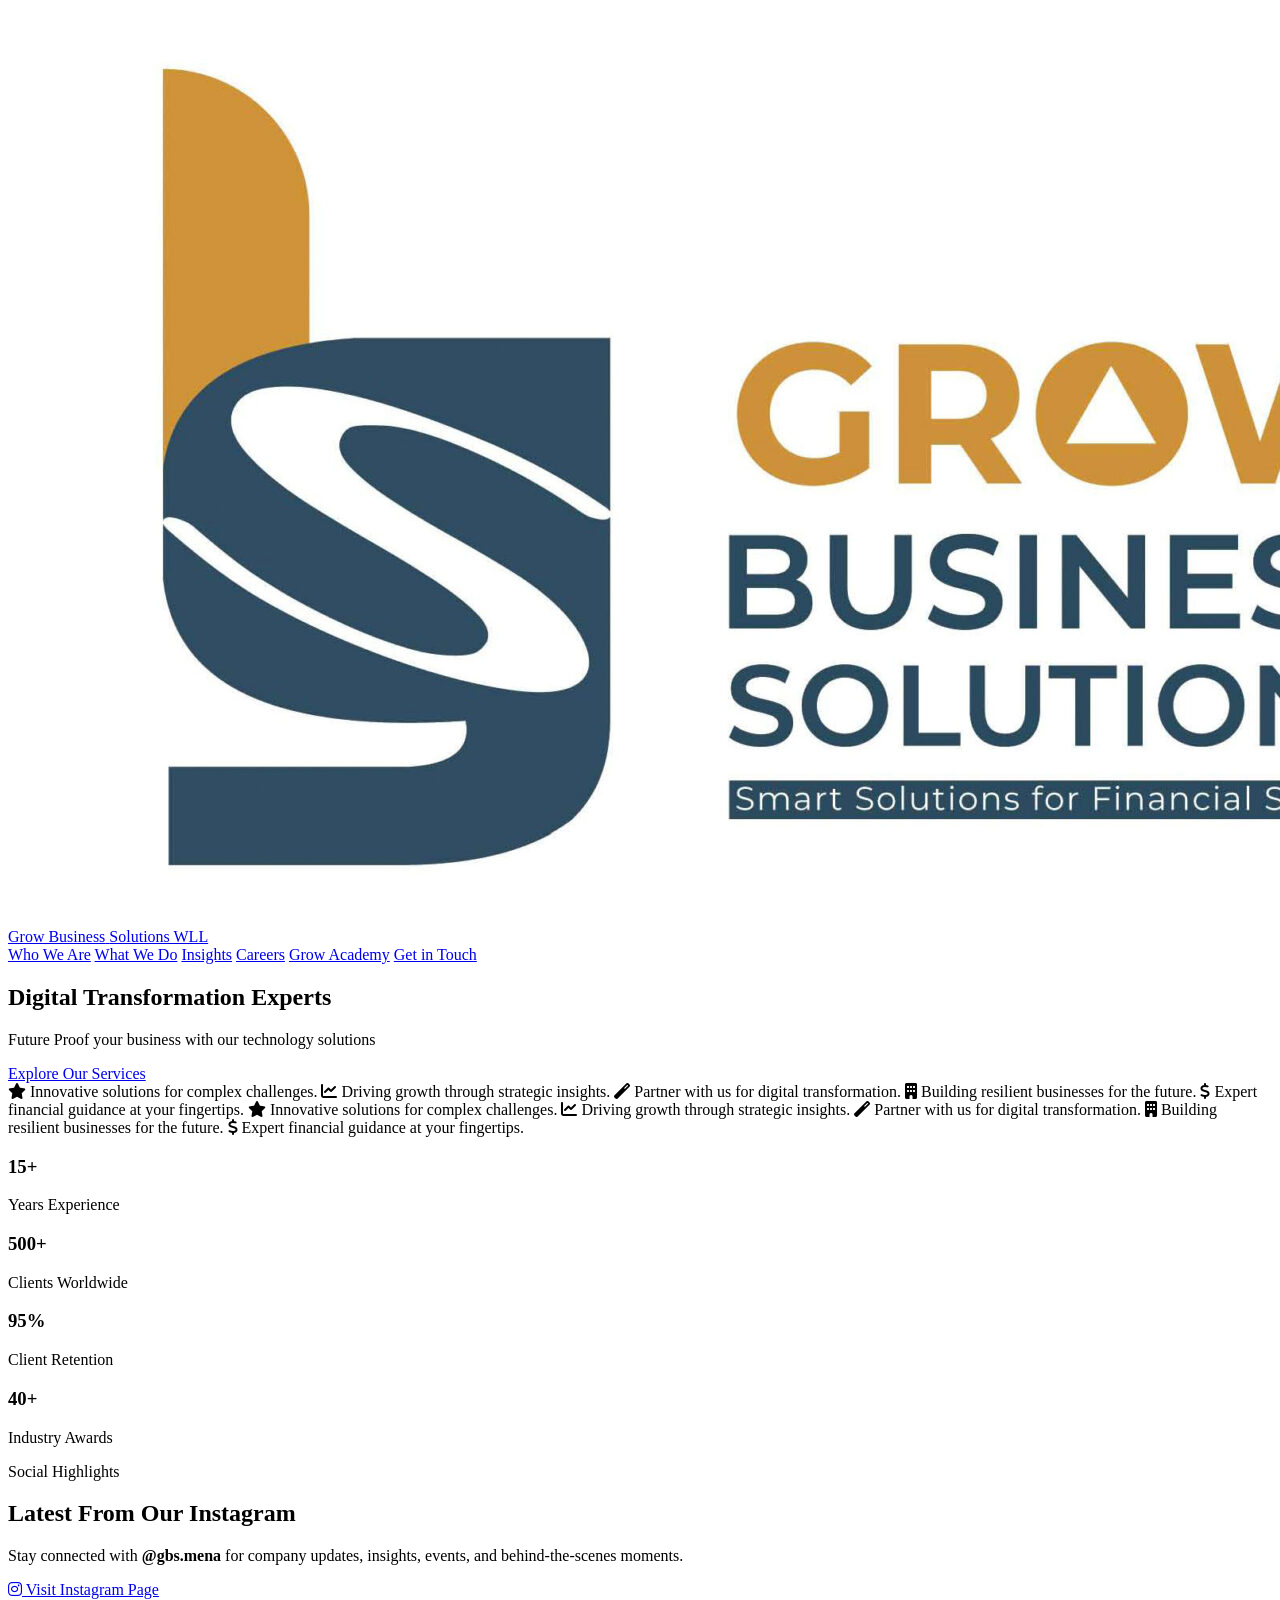
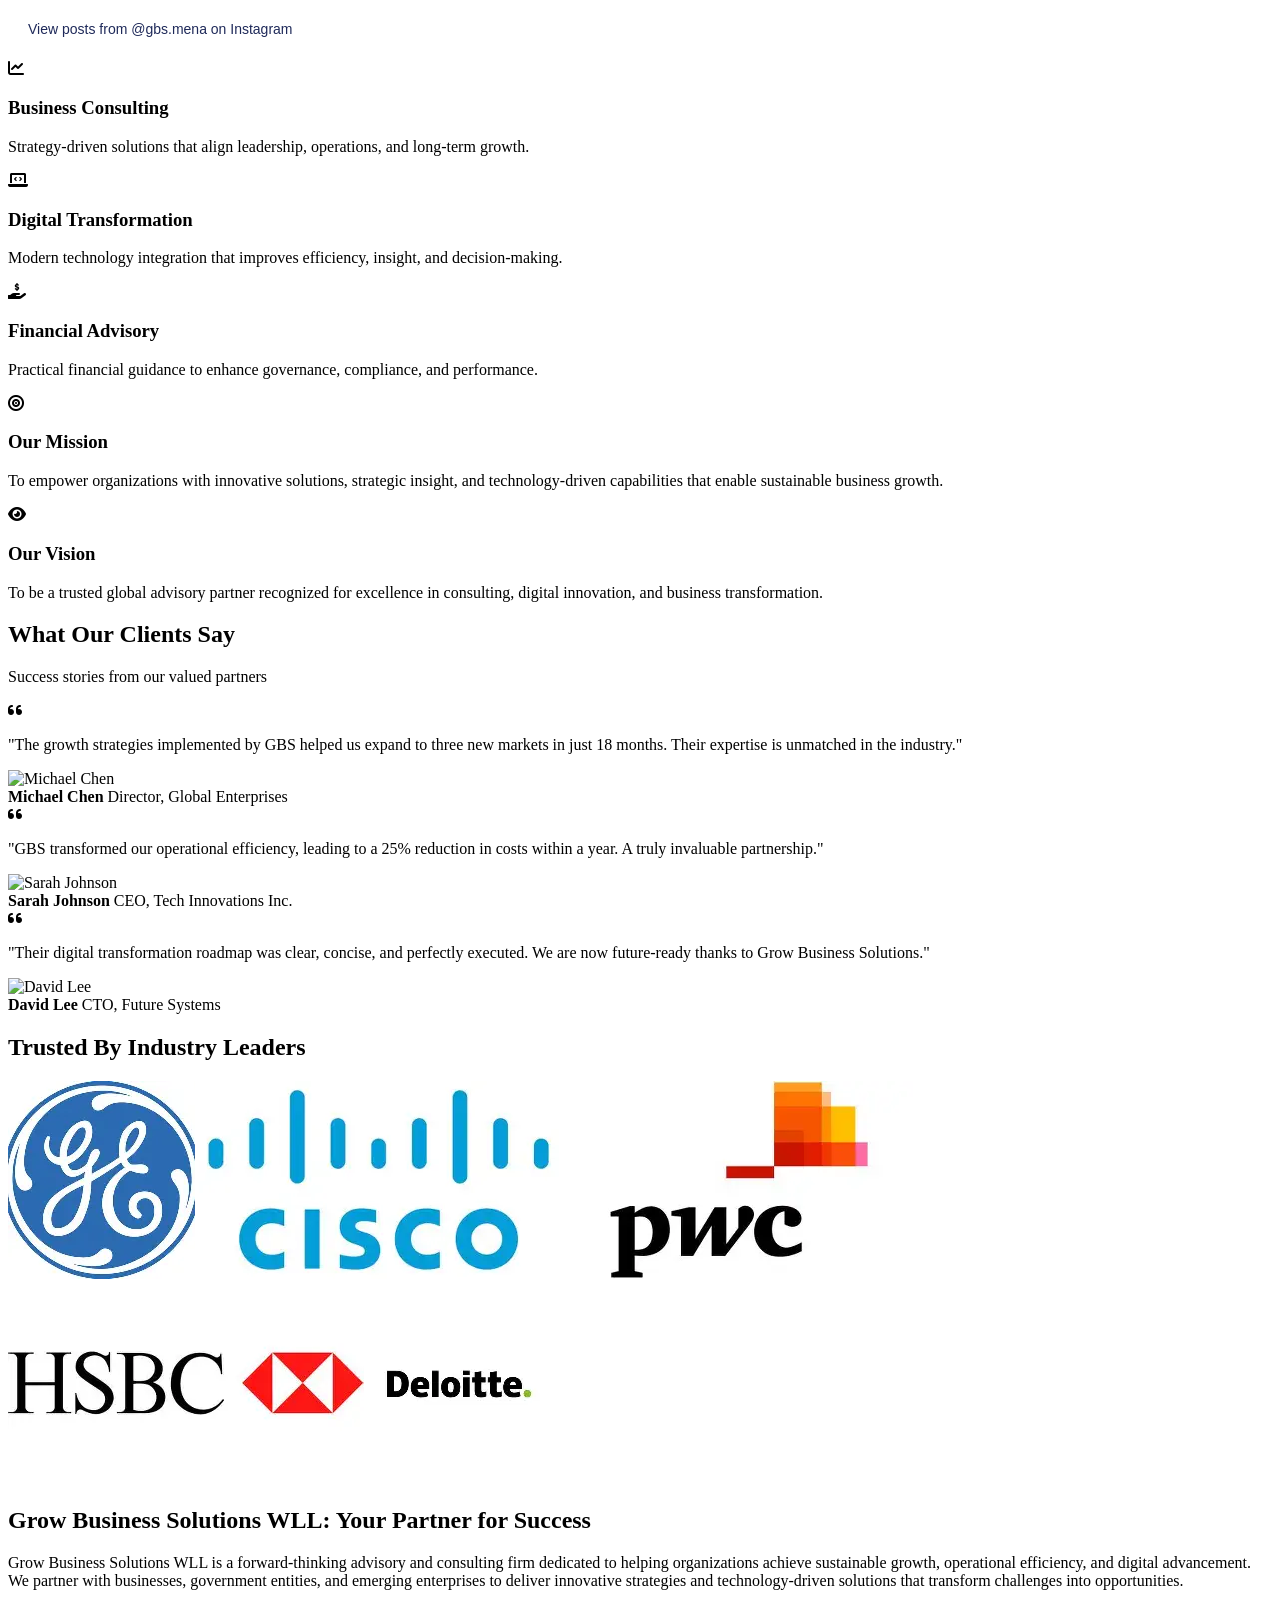
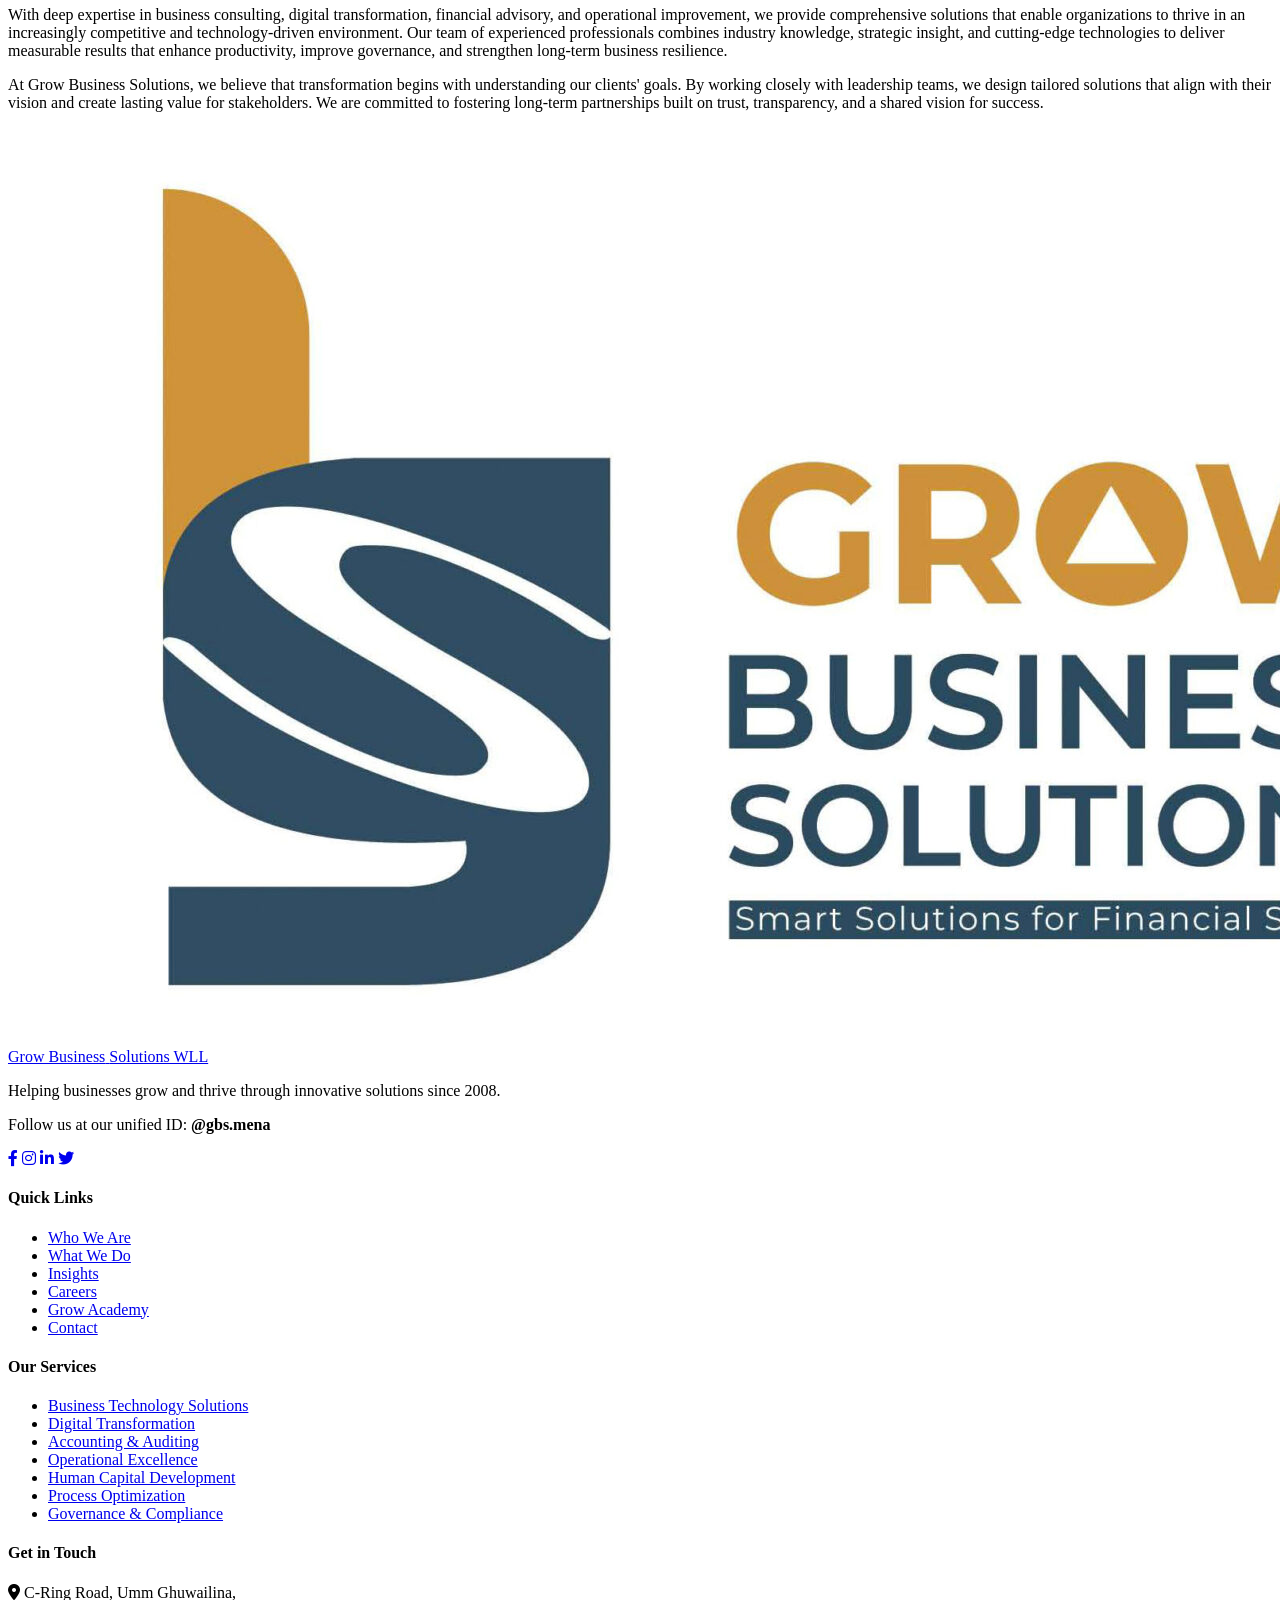
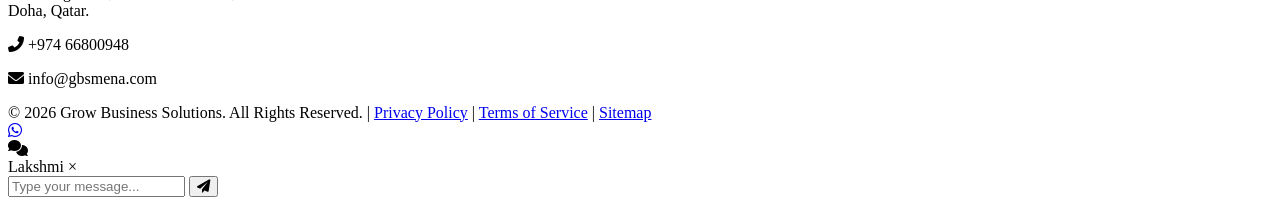
==== index.html @ 7c24e945 "Add files via upload" ====
<!DOCTYPE html>
<html>
<head>
    <meta charset="UTF-8">
    <meta name="viewport" content="width=device-width, initial-scale=1.0">
    <title>Grow Business Solutions</title>
    <link rel="stylesheet" href="css/style.css">
    <!-- Font Awesome for icons -->
    <link rel="stylesheet" href="https://cdnjs.cloudflare.com/ajax/libs/font-awesome/6.0.0-beta3/css/all.min.css">
</head>

<body class="home bg-slideshow page-home">

<div class="page-bg">
    <div class="page-card">
        <header class="site-header">
            <a href="index.html" class="logo">
                <img loading="lazy" decoding="async" src="gbs-logo.jpg" alt="Grow Business Solutions Logo">
                <div class="logo-text">
                    <span>Grow Business</span>
                    <span>Solutions WLL</span>
                </div>
            </a>
            <nav class="nav-links">
                <!-- <a class="is-active" href="index.html">Home</a> -->
                <a href="who-we-are.html">Who We Are</a>
                <a href="what-we-do.html">What We Do</a>
                <a href="insights.html">Insights</a>
                <a href="careers.html">Careers</a>
                <a href="academy.html">Grow Academy</a>
                <a class="nav-button" href="contact.html">Get in Touch</a>
            </nav>
            <div class="hamburger">
                <div></div>
                <div></div>
                <div></div>
            </div>
        </header>

        <section class="hero">
            <div class="hero-3d" aria-hidden="true"></div>
            <div class="hero-overlay animate-on-scroll">
                <h1 class="letter-hover" aria-label="Digital Transformation Experts">
                    <span>D</span><span>i</span><span>g</span><span>i</span><span>t</span><span>a</span><span>l</span>
                    <span>T</span><span>r</span><span>a</span><span>n</span><span>s</span><span>f</span><span>o</span><span>r</span><span>m</span><span>a</span><span>t</span><span>i</span><span>o</span><span>n</span>                    
                    <span>E</span><span>x</span><span>p</span><span>e</span><span>r</span><span>t</span><span>s</span>
                </h1>
                <p>Future Proof your business with our technology solutions</p>
                <a class="btn-primary" href="what-we-do.html">Explore Our Services</a>
            </div>
        </section>

        <section class="marquee-section">
            <div class="marquee-content">
                <span><i class="fas fa-star" style="color: var(--gold-yellow);"></i> Innovative solutions for complex challenges.</span>
                <span><i class="fas fa-chart-line" style="color: var(--gold-yellow);"></i> Driving growth through strategic insights.</span>
                <span><i class="fas fa-magic" style="color: var(--gold-yellow);"></i> Partner with us for digital transformation.</span>
                <span><i class="fas fa-building" style="color: var(--gold-yellow);"></i> Building resilient businesses for the future.</span>
                <span><i class="fas fa-dollar-sign" style="color: var(--gold-yellow);"></i> Expert financial guidance at your fingertips.</span>
                <span><i class="fas fa-star" style="color: var(--gold-yellow);"></i> Innovative solutions for complex challenges.</span>
                <span><i class="fas fa-chart-line" style="color: var(--gold-yellow);"></i> Driving growth through strategic insights.</span>
                <span><i class="fas fa-magic" style="color: var(--gold-yellow);"></i> Partner with us for digital transformation.</span>
                <span><i class="fas fa-building" style="color: var(--gold-yellow);"></i> Building resilient businesses for the future.</span>
                <span><i class="fas fa-dollar-sign" style="color: var(--gold-yellow);"></i> Expert financial guidance at your fingertips.</span>
            </div>
        </section>

        <section class="key-metrics animate-on-scroll">
            <div class="container">
                <div class="key-metrics-grid">
                    <div class="metric-item">
                        <h3>15+</h3>
                        <p>Years Experience</p>
                    </div>
                    <div class="metric-item">
                        <h3>500+</h3>
                        <p>Clients Worldwide</p>
                    </div>
                    <div class="metric-item">
                        <h3>95%</h3>
                        <p>Client Retention</p>
                    </div>
                    <div class="metric-item">
                        <h3>40+</h3>
                        <p>Industry Awards</p>
                    </div>
                </div>
            </div>
        </section>

        <section class="instagram-showcase animate-on-scroll" aria-labelledby="instagram-showcase-title">
            <div class="instagram-showcase-shell">
                <div class="instagram-showcase-copy">
                    <p class="instagram-eyebrow">Social Highlights</p>
                    <h2 id="instagram-showcase-title">Latest From Our Instagram</h2>
                    <p>Stay connected with <strong>@gbs.mena</strong> for company updates, insights, events, and behind-the-scenes moments.</p>
                    <a class="instagram-profile-link" href="https://www.instagram.com/gbs.mena?igsh=MTk2cWlwMWM4MDVrMA==" target="_blank" rel="noopener noreferrer">
                        <i class="fab fa-instagram" aria-hidden="true"></i>
                        Visit Instagram Page
                    </a>
                </div>
                <div class="instagram-embed-card">
                    <blockquote class="instagram-media" data-instgrm-permalink="https://www.instagram.com/gbs.mena/?utm_source=ig_embed&amp;utm_campaign=loading" data-instgrm-version="14" style="background:#FFF; border:0; border-radius:18px; box-shadow:none; margin:0; max-width:100%; min-width:280px; width:100%;">
                        <div style="padding:20px;">
                            <a href="https://www.instagram.com/gbs.mena/?utm_source=ig_embed&amp;utm_campaign=loading" target="_blank" rel="noopener noreferrer" style="color:#1f2a5a; font-family:Arial, sans-serif; font-size:14px; line-height:1.5; text-decoration:none;">
                                View posts from @gbs.mena on Instagram
                            </a>
                        </div>
                    </blockquote>
                </div>
            </div>
        </section>

        <section class="service-strip">
            <div class="service-item animate-on-scroll">
                <div class="hover-image"></div>
                <div class="hover-content">
                    <div class="service-icon"><i class="fas fa-chart-line"></i></div>
                    <h3>Business Consulting</h3>
                    <p>Strategy-driven solutions that align leadership, operations, and long-term growth.</p>
                </div>
            </div>
            <div class="service-item animate-on-scroll">
                <div class="hover-image"></div>
                <div class="hover-content">
                    <div class="service-icon"><i class="fas fa-laptop-code"></i></div>
                    <h3>Digital Transformation</h3>
                    <p>Modern technology integration that improves efficiency, insight, and decision-making.</p>
                </div>
            </div>
            <div class="service-item animate-on-scroll">
                <div class="hover-image"></div>
                <div class="hover-content">
                    <div class="service-icon"><i class="fas fa-hand-holding-usd"></i></div>
                    <h3>Financial Advisory</h3>
                    <p>Practical financial guidance to enhance governance, compliance, and performance.</p>
                </div>
            </div>
        </section>

        <section class="mission-vision">
            <div class="mv-card animate-on-scroll">
                <div class="mv-icon" aria-hidden="true">
                    <i class="fas fa-bullseye"></i>
                </div>
                <h3>Our Mission</h3>
                <p>To empower organizations with innovative solutions, strategic insight, and technology-driven capabilities that enable sustainable business growth.</p>
            </div>
            <div class="mv-card animate-on-scroll">
                <div class="mv-icon" aria-hidden="true">
                    <i class="fas fa-eye"></i>
                </div>
                <h3>Our Vision</h3>
                <p>To be a trusted global advisory partner recognized for excellence in consulting, digital innovation, and business transformation.</p>
            </div>
        </section>

        <section class="testimonials-section">
            <h2 class="animate-on-scroll letter-hover">What Our Clients Say</h2>
            <p class="subtitle animate-on-scroll">Success stories from our valued partners</p>
            <div class="testimonial-slider-container animate-on-scroll">
                <div class="testimonial-slides">
                    <div class="testimonial-card">
                        <div class="quote-icon"><i class="fas fa-quote-left"></i></div>
                        <p class="quote-text">"The growth strategies implemented by GBS helped us expand to three new markets in just 18 months. Their expertise is unmatched in the industry."</p>
                        <div class="testimonial-author">
                            <img loading="lazy" decoding="async" src="https://randomuser.me/api/portraits/men/32.jpg" alt="Michael Chen">
                            <div class="author-info">
                                <strong>Michael Chen</strong>
                                <span>Director, Global Enterprises</span>
                            </div>
                        </div>
                    </div>
                    <div class="testimonial-card">
                        <div class="quote-icon"><i class="fas fa-quote-left"></i></div>
                        <p class="quote-text">"GBS transformed our operational efficiency, leading to a 25% reduction in costs within a year. A truly invaluable partnership."</p>
                        <div class="testimonial-author">
                            <img loading="lazy" decoding="async" src="https://randomuser.me/api/portraits/women/44.jpg" alt="Sarah Johnson">
                            <div class="author-info">
                                <strong>Sarah Johnson</strong>
                                <span>CEO, Tech Innovations Inc.</span>
                            </div>
                        </div>
                    </div>
                    <div class="testimonial-card">
                        <div class="quote-icon"><i class="fas fa-quote-left"></i></div>
                        <p class="quote-text">"Their digital transformation roadmap was clear, concise, and perfectly executed. We are now future-ready thanks to Grow Business Solutions."</p>
                        <div class="testimonial-author">
                            <img loading="lazy" decoding="async" src="https://randomuser.me/api/portraits/men/50.jpg" alt="David Lee">
                            <div class="author-info">
                                <strong>David Lee</strong>
                                <span>CTO, Future Systems</span>
                            </div>
                        </div>
                    </div>
                </div>
                <div class="slider-dots"></div>
            </div>
        </section>

        <section class="trusted-by-section">
            <h2 class="animate-on-scroll letter-hover">Trusted By Industry Leaders</h2>
            <div class="client-logos marquee-logos animate-on-scroll" aria-label="Client logos marquee">
                <img loading="lazy" decoding="async" src="ge.webp" alt="GE Logo">
                <img loading="lazy" decoding="async" src="cisco.webp" alt="Cisco Logo">
                <img loading="lazy" decoding="async" src="pwc.webp" alt="PwC Logo">
                <img loading="lazy" decoding="async" src="hsbc.webp" alt="HSBC Logo">
                <img loading="lazy" decoding="async" src="deloite.webp" alt="Deloitte Logo">
            </div>
        </section>

        <section class="home-content">
            <div class="container animate-on-scroll">
                <h2>Grow Business Solutions WLL: Your Partner for Success</h2>
                <p>
                    Grow Business Solutions WLL is a forward-thinking advisory and consulting firm dedicated to helping
                    organizations achieve sustainable growth, operational efficiency, and digital advancement. We partner with
                    businesses, government entities, and emerging enterprises to deliver innovative strategies and
                    technology-driven solutions that transform challenges into opportunities.
                </p>
                <p>
                    With deep expertise in business consulting, digital transformation, financial advisory, and operational
                    improvement, we provide comprehensive solutions that enable organizations to thrive in an increasingly
                    competitive and technology-driven environment. Our team of experienced professionals combines industry knowledge, strategic insight, and cutting-edge
                    technologies to deliver measurable results that enhance productivity, improve governance, and strengthen
                    long-term business resilience.
                </p>
                <p>
                    At Grow Business Solutions, we believe that transformation begins with understanding our clients' goals.
                    By working closely with leadership teams, we design tailored solutions that align with their vision and
                    create lasting value for stakeholders. We are committed to fostering long-term partnerships built on trust, transparency, and a shared vision for success.
                </p>
            </div>
        </section>

        <footer class="main-footer">
            <div class="footer-grid container">
                <div class="footer-column animate-on-scroll">
                    <a href="index.html" class="logo">
                        <img loading="lazy" decoding="async" src="gbs-logo.jpg" alt="Grow Business Solutions Logo">
                        <div class="logo-text">
                            <span>Grow Business</span>
                            <span>Solutions WLL</span>
                        </div>
                    </a>
                    <p>Helping businesses grow and thrive through innovative solutions since 2008.</p>
                    <p>Follow us at our unified ID: <strong>@gbs.mena</strong></p>
                    <div class="footer-social-links">
                        <a href="https://facebook.com/gbs.mena" target="_blank" aria-label="Facebook"><i class="fab fa-facebook-f"></i></a>
                        <a href="https://instagram.com/gbs.mena" target="_blank" aria-label="Instagram"><i class="fab fa-instagram"></i></a>
                        <a href="https://linkedin.com/company/gbs-mena" target="_blank" aria-label="LinkedIn"><i class="fab fa-linkedin-in"></i></a>
                        <a href="https://twitter.com/gbs_mena" target="_blank" aria-label="Twitter"><i class="fab fa-twitter"></i></a>
                    </div>
                </div>

                <div class="footer-column animate-on-scroll">
                    <h4>Quick Links</h4>
                    <ul>
                        
                        <li><a href="who-we-are.html">Who We Are</a></li>
                        <li><a href="what-we-do.html">What We Do</a></li>
                        <li><a href="insights.html">Insights</a></li>
                        <li><a href="careers.html">Careers</a></li>
                        <li><a href="academy.html">Grow Academy</a></li>
                        <li><a href="contact.html">Contact</a></li>
                    </ul>
                </div>

                <div class="footer-column animate-on-scroll">
                    <h4>Our Services</h4>
                    <ul>
                        <li><a href="what-we-do.html#business-technology">Business Technology Solutions</a></li>
                        <li><a href="what-we-do.html#digital-transformation">Digital Transformation</a></li>
                        <li><a href="what-we-do.html#accounting-auditing">Accounting &amp; Auditing</a></li>
                        <li><a href="what-we-do.html#operational-excellence">Operational Excellence</a></li>
                        <li><a href="what-we-do.html#human-capital">Human Capital Development</a></li>
                        <li><a href="what-we-do.html#process-optimization">Process Optimization</a></li>
                        <li><a href="what-we-do.html#governance-compliance">Governance &amp; Compliance</a></li>
                    </ul>
                </div>

                <div class="footer-column animate-on-scroll">
                    <h4>Get in Touch</h4>
                    <div class="footer-contact-info">
                        <p><i class="fas fa-map-marker-alt"></i> C-Ring Road, Umm Ghuwailina, <br> Doha, Qatar.</p>
                        <p><i class="fas fa-phone-alt"></i> +974 66800948</p>
                        <p><i class="fas fa-envelope"></i> info@gbsmena.com</p>
                    </div>
                </div>
            </div>
            <div class="footer-bottom">
                &copy; 2026 Grow Business Solutions. All Rights Reserved. |
                <a href="#">Privacy Policy</a> |
                <a href="#">Terms of Service</a> |
                <a href="#">Sitemap</a>
            </div>
        </footer>
    </div>
</div>

<!-- WhatsApp Button -->
<a href="https://wa.me/97466800948" class="whatsapp-button" target="_blank" aria-label="Chat on WhatsApp">
    <i class="fab fa-whatsapp"></i>
</a>

<!-- Chatbot Button -->
<div class="chatbot-button">
    <i class="fas fa-comments"></i>
</div>

<!-- Chatbot Popup -->
<div class="chatbot-popup">
    <div class="chatbot-header">
        <span>Lakshmi</span>
        <span class="chatbot-close">&times;</span>
    </div>
    <div class="chatbot-messages">
        <!-- Messages will appear here -->
    </div>
    <div class="chatbot-input">
        <input type="text" placeholder="Type your message...">
        <button><i class="fas fa-paper-plane"></i></button>
    </div>
</div>

<script type="module" src="js/hero-3d.js"></script>
<script async src="https://www.instagram.com/embed.js"></script>
<script src="js/script.js"></script>

</body>
</html>
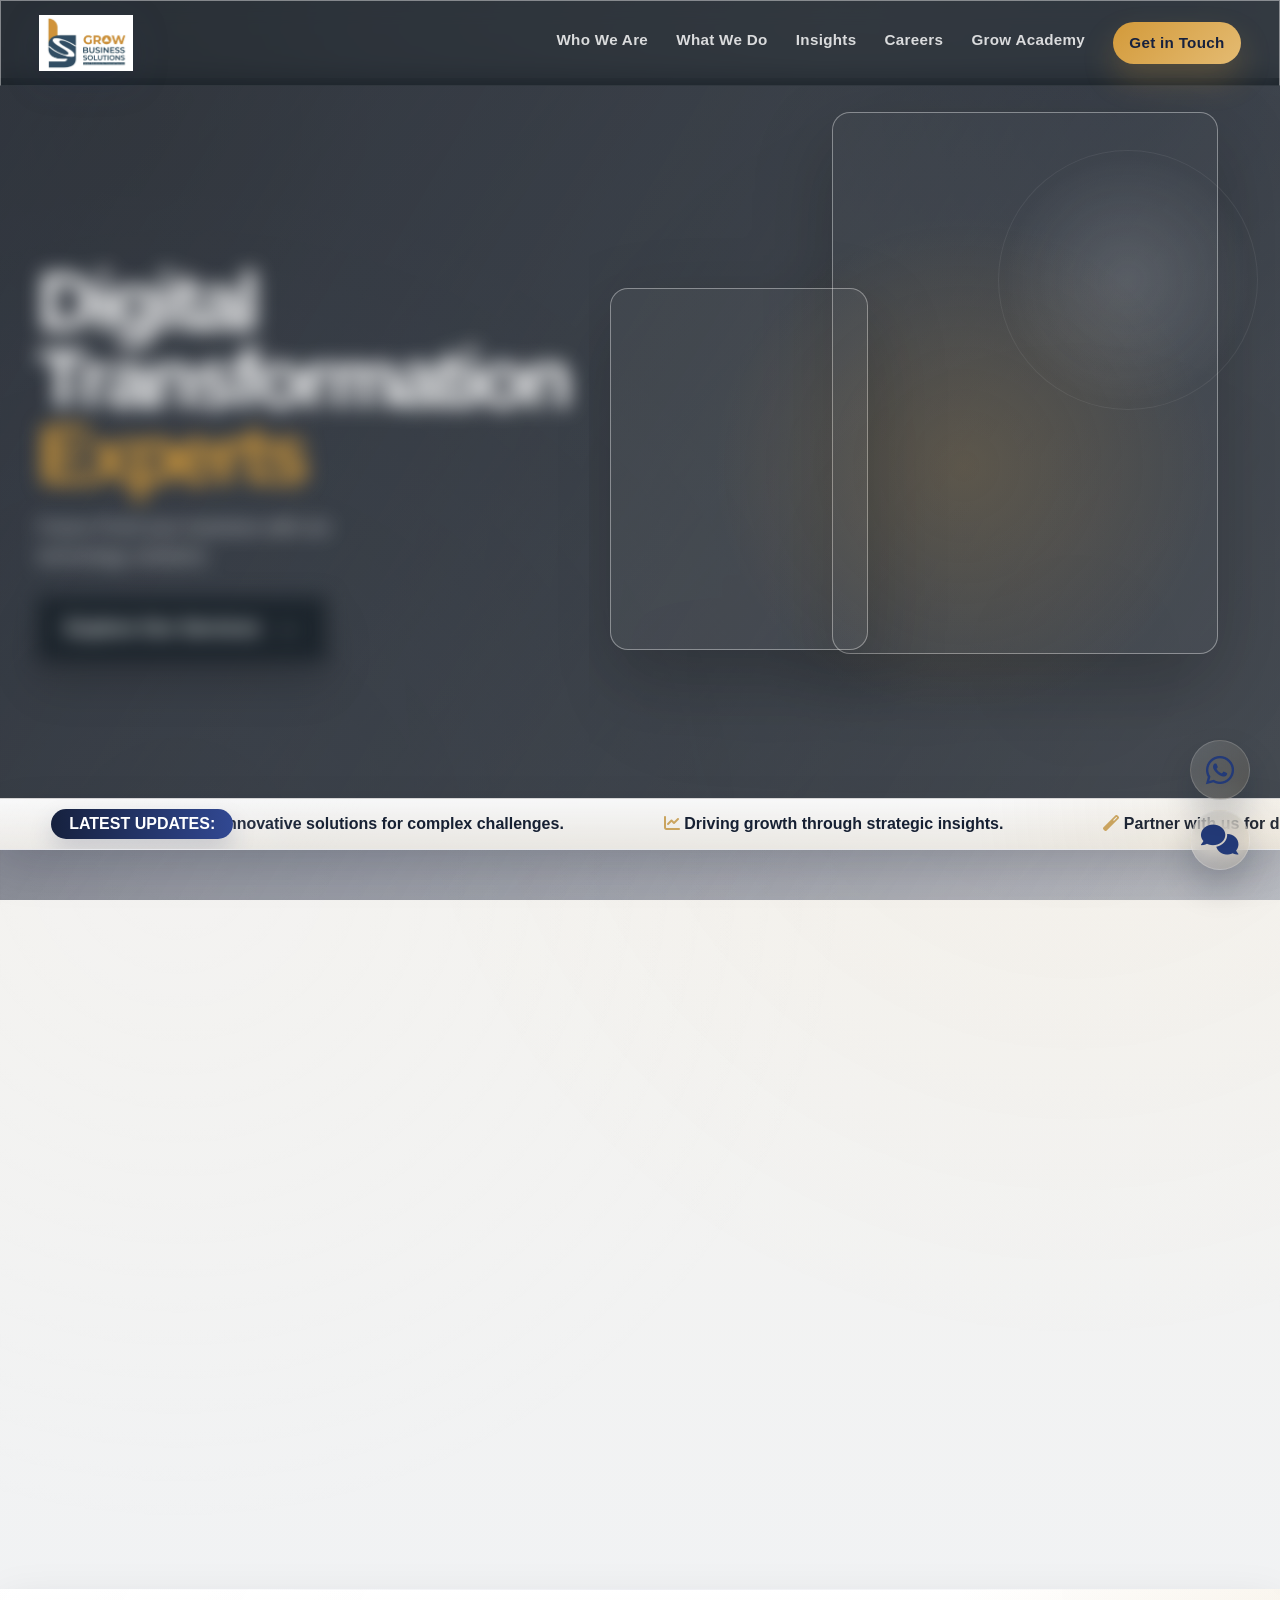
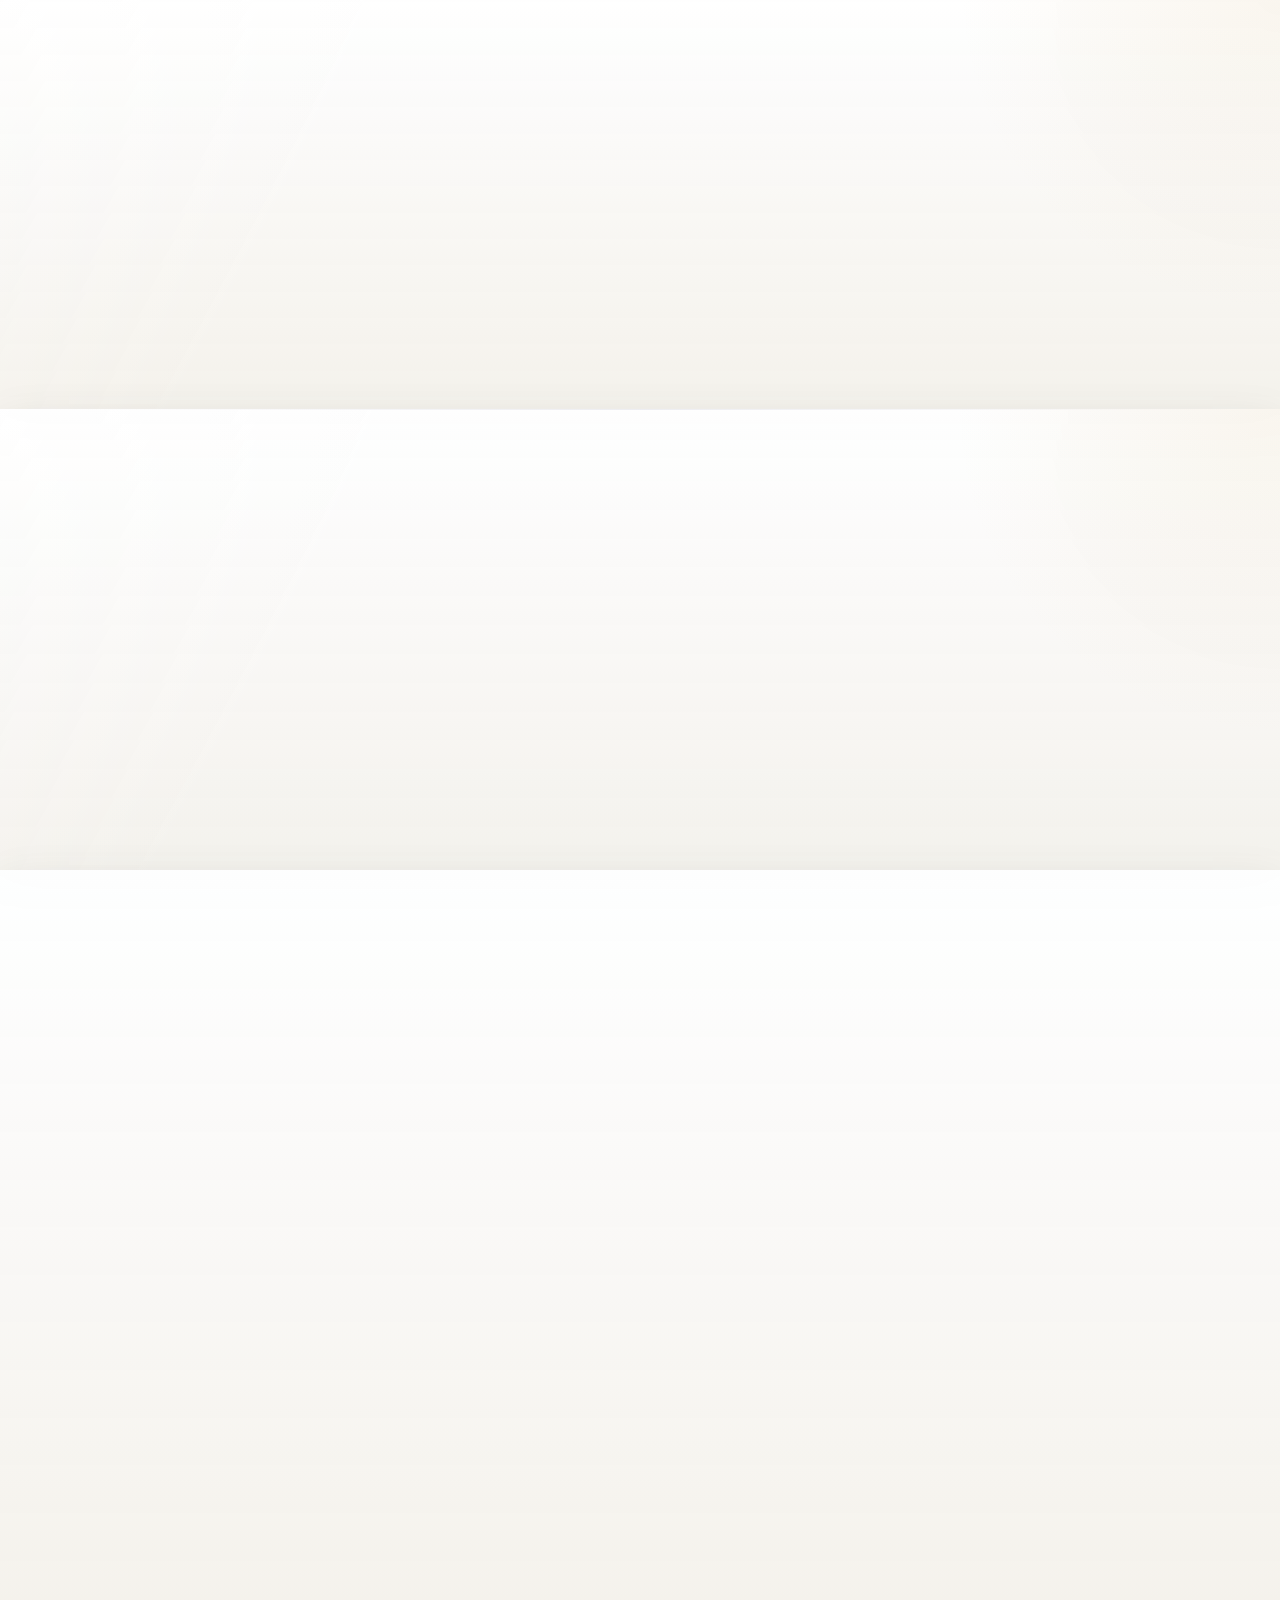
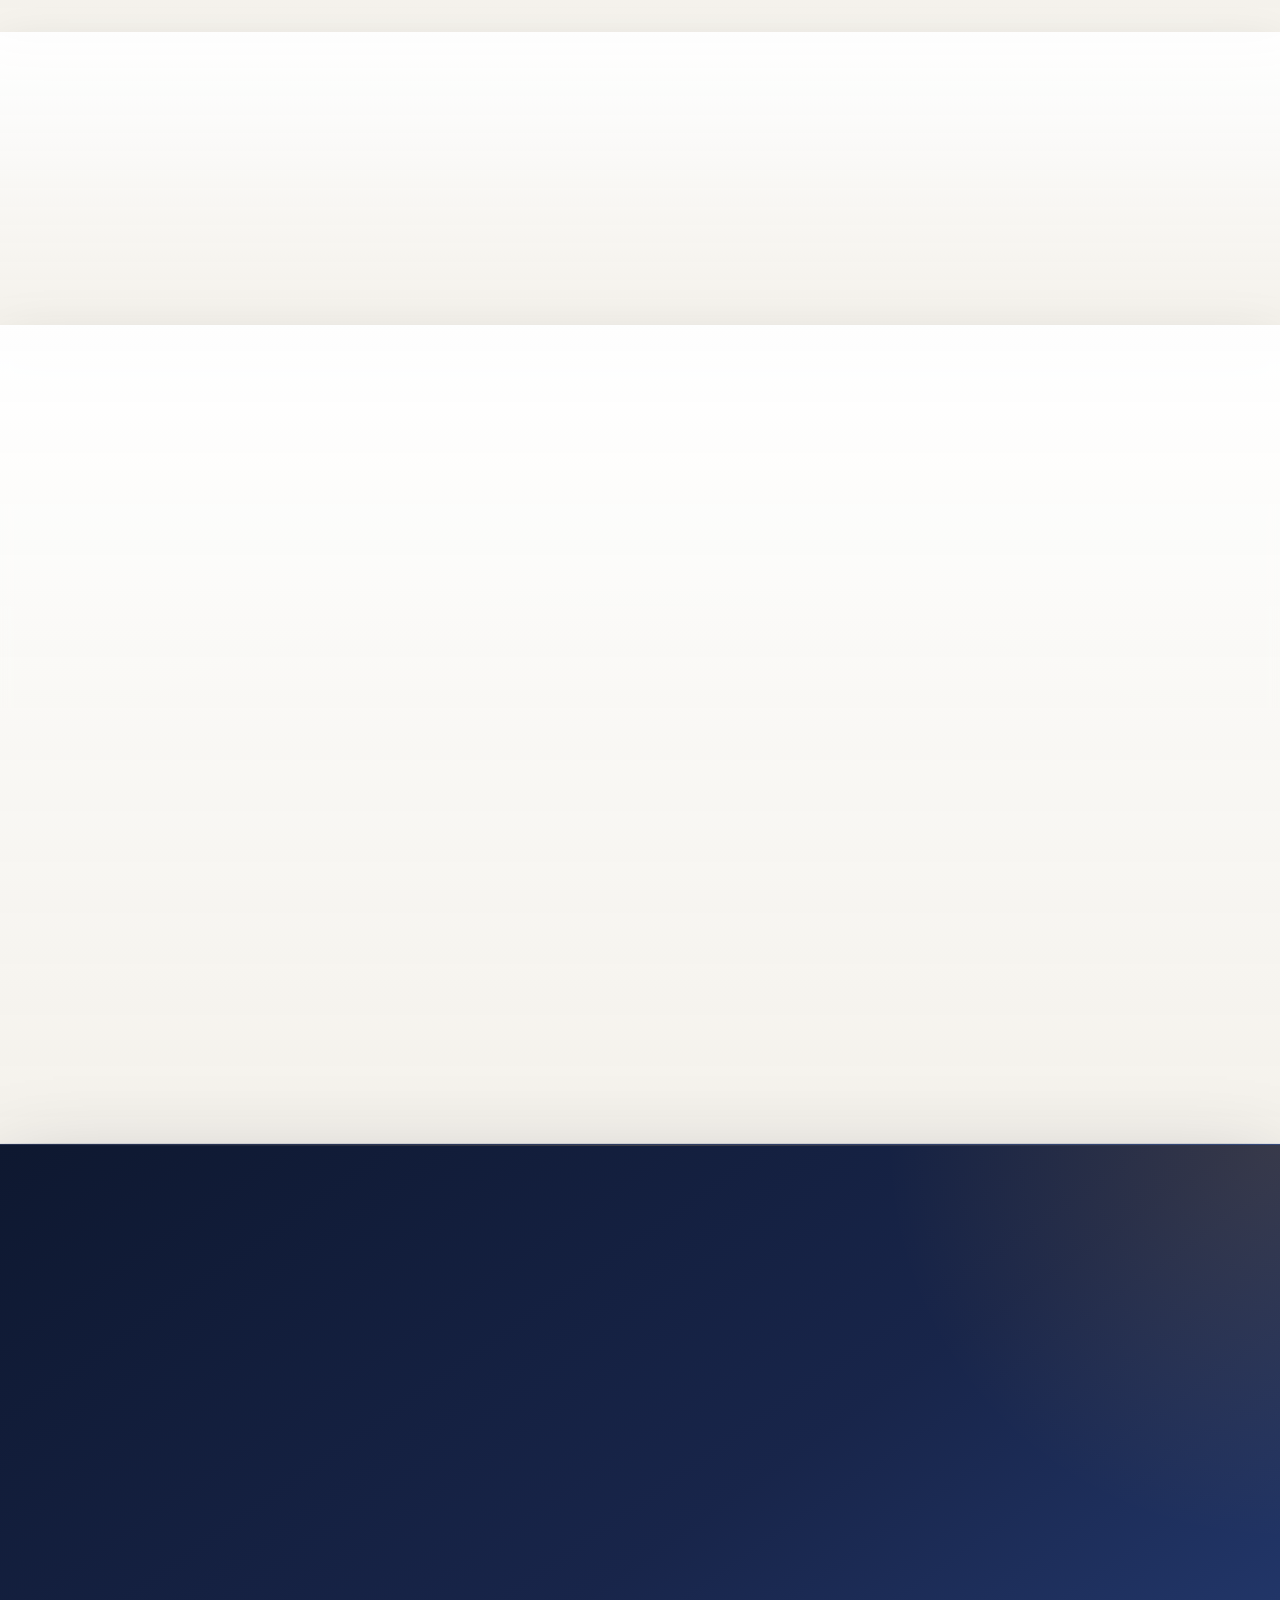
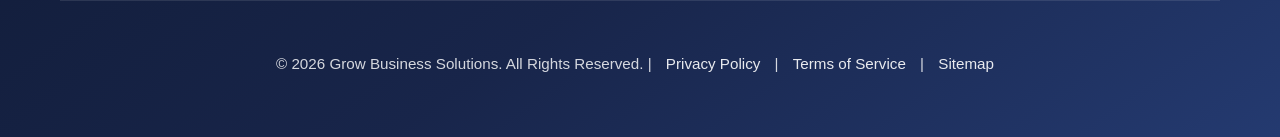
==== commit 8f919bc8: "Refactor index.html for improved structure and content" ====
--- a/index.html
+++ b/index.html
@@ -4,12 +4,12 @@
     <meta charset="UTF-8">
     <meta name="viewport" content="width=device-width, initial-scale=1.0">
     <title>Grow Business Solutions</title>
-    <link rel="stylesheet" href="css/style.css">
+    <link rel="stylesheet" href="style.css">
     <!-- Font Awesome for icons -->
     <link rel="stylesheet" href="https://cdnjs.cloudflare.com/ajax/libs/font-awesome/6.0.0-beta3/css/all.min.css">
 </head>
 
-<body class="home bg-slideshow page-home">
+<body class="home bg-slideshow page-home">
 
 <div class="page-bg">
     <div class="page-card">
@@ -18,15 +18,15 @@
                 <img loading="lazy" decoding="async" src="gbs-logo.jpg" alt="Grow Business Solutions Logo">
                 <div class="logo-text">
                     <span>Grow Business</span>
-                    <span>Solutions WLL</span>
+                    <span>Solutions WLL</span>
                 </div>
             </a>
             <nav class="nav-links">
                 <!-- <a class="is-active" href="index.html">Home</a> -->
-                <a href="who-we-are.html">Who We Are</a>
+                <a href="who-we-are.html">Who We Are</a>
                 <a href="what-we-do.html">What We Do</a>
-                <a href="insights.html">Insights</a>
-                <a href="careers.html">Careers</a>
+                <a href="insights.html">Insights</a>
+                <a href="careers.html">Careers</a>
                 <a href="academy.html">Grow Academy</a>
                 <a class="nav-button" href="contact.html">Get in Touch</a>
             </nav>
@@ -65,9 +65,9 @@
             </div>
         </section>
 
-        <section class="key-metrics animate-on-scroll">
-            <div class="container">
-                <div class="key-metrics-grid">
+        <section class="key-metrics animate-on-scroll">
+            <div class="container">
+                <div class="key-metrics-grid">
                     <div class="metric-item">
                         <h3>15+</h3>
                         <p>Years Experience</p>
@@ -84,36 +84,36 @@
                         <h3>40+</h3>
                         <p>Industry Awards</p>
                     </div>
-                </div>
-            </div>
-        </section>
-
-        <section class="instagram-showcase animate-on-scroll" aria-labelledby="instagram-showcase-title">
-            <div class="instagram-showcase-shell">
-                <div class="instagram-showcase-copy">
-                    <p class="instagram-eyebrow">Social Highlights</p>
-                    <h2 id="instagram-showcase-title">Latest From Our Instagram</h2>
-                    <p>Stay connected with <strong>@gbs.mena</strong> for company updates, insights, events, and behind-the-scenes moments.</p>
-                    <a class="instagram-profile-link" href="https://www.instagram.com/gbs.mena?igsh=MTk2cWlwMWM4MDVrMA==" target="_blank" rel="noopener noreferrer">
-                        <i class="fab fa-instagram" aria-hidden="true"></i>
-                        Visit Instagram Page
-                    </a>
-                </div>
-                <div class="instagram-embed-card">
-                    <blockquote class="instagram-media" data-instgrm-permalink="https://www.instagram.com/gbs.mena/?utm_source=ig_embed&amp;utm_campaign=loading" data-instgrm-version="14" style="background:#FFF; border:0; border-radius:18px; box-shadow:none; margin:0; max-width:100%; min-width:280px; width:100%;">
-                        <div style="padding:20px;">
-                            <a href="https://www.instagram.com/gbs.mena/?utm_source=ig_embed&amp;utm_campaign=loading" target="_blank" rel="noopener noreferrer" style="color:#1f2a5a; font-family:Arial, sans-serif; font-size:14px; line-height:1.5; text-decoration:none;">
-                                View posts from @gbs.mena on Instagram
-                            </a>
-                        </div>
-                    </blockquote>
-                </div>
-            </div>
-        </section>
-
-        <section class="service-strip">
-            <div class="service-item animate-on-scroll">
-                <div class="hover-image"></div>
+                </div>
+            </div>
+        </section>
+
+        <section class="instagram-showcase animate-on-scroll" aria-labelledby="instagram-showcase-title">
+            <div class="instagram-showcase-shell">
+                <div class="instagram-showcase-copy">
+                    <p class="instagram-eyebrow">Social Highlights</p>
+                    <h2 id="instagram-showcase-title">Latest From Our Instagram</h2>
+                    <p>Stay connected with <strong>@gbs.mena</strong> for company updates, insights, events, and behind-the-scenes moments.</p>
+                    <a class="instagram-profile-link" href="https://www.instagram.com/gbs.mena?igsh=MTk2cWlwMWM4MDVrMA==" target="_blank" rel="noopener noreferrer">
+                        <i class="fab fa-instagram" aria-hidden="true"></i>
+                        Visit Instagram Page
+                    </a>
+                </div>
+                <div class="instagram-embed-card">
+                    <blockquote class="instagram-media" data-instgrm-permalink="https://www.instagram.com/gbs.mena/?utm_source=ig_embed&amp;utm_campaign=loading" data-instgrm-version="14" style="background:#FFF; border:0; border-radius:18px; box-shadow:none; margin:0; max-width:100%; min-width:280px; width:100%;">
+                        <div style="padding:20px;">
+                            <a href="https://www.instagram.com/gbs.mena/?utm_source=ig_embed&amp;utm_campaign=loading" target="_blank" rel="noopener noreferrer" style="color:#1f2a5a; font-family:Arial, sans-serif; font-size:14px; line-height:1.5; text-decoration:none;">
+                                View posts from @gbs.mena on Instagram
+                            </a>
+                        </div>
+                    </blockquote>
+                </div>
+            </div>
+        </section>
+
+        <section class="service-strip">
+            <div class="service-item animate-on-scroll">
+                <div class="hover-image"></div>
                 <div class="hover-content">
                     <div class="service-icon"><i class="fas fa-chart-line"></i></div>
                     <h3>Business Consulting</h3>
@@ -211,9 +211,9 @@
 
         <section class="home-content">
             <div class="container animate-on-scroll">
-                <h2>Grow Business Solutions WLL: Your Partner for Success</h2>
+                <h2>Grow Business Solutions WLL: Your Partner for Success</h2>
                 <p>
-                    Grow Business Solutions WLL is a forward-thinking advisory and consulting firm dedicated to helping
+                    Grow Business Solutions WLL is a forward-thinking advisory and consulting firm dedicated to helping
                     organizations achieve sustainable growth, operational efficiency, and digital advancement. We partner with
                     businesses, government entities, and emerging enterprises to deliver innovative strategies and
                     technology-driven solutions that transform challenges into opportunities.
@@ -240,7 +240,7 @@
                         <img loading="lazy" decoding="async" src="gbs-logo.jpg" alt="Grow Business Solutions Logo">
                         <div class="logo-text">
                             <span>Grow Business</span>
-                            <span>Solutions WLL</span>
+                            <span>Solutions WLL</span>
                         </div>
                     </a>
                     <p>Helping businesses grow and thrive through innovative solutions since 2008.</p>
@@ -257,7 +257,7 @@
                     <h4>Quick Links</h4>
                     <ul>
                         
-                        <li><a href="who-we-are.html">Who We Are</a></li>
+                        <li><a href="who-we-are.html">Who We Are</a></li>
                         <li><a href="what-we-do.html">What We Do</a></li>
                         <li><a href="insights.html">Insights</a></li>
                         <li><a href="careers.html">Careers</a></li>
@@ -311,7 +311,7 @@
 <!-- Chatbot Popup -->
 <div class="chatbot-popup">
     <div class="chatbot-header">
-        <span>Lakshmi</span>
+        <span>Lakshmi</span>
         <span class="chatbot-close">&times;</span>
     </div>
     <div class="chatbot-messages">
@@ -324,8 +324,8 @@
 </div>
 
 <script type="module" src="js/hero-3d.js"></script>
-<script async src="https://www.instagram.com/embed.js"></script>
-<script src="js/script.js"></script>
+<script async src="https://www.instagram.com/embed.js"></script>
+<script src="js/script.js"></script>
 
 </body>
 </html>
--- a/style.css
+++ b/style.css
@@ -0,0 +1,5807 @@
+@import url("https://fonts.googleapis.com/css2?family=Manrope:wght@300;400;500;600;700;800&family=Playfair+Display:wght@500;600;700;800&display=swap");
+
+:root {
+    --navy: #1f2a5a;
+    --blue: #2b3c8a;
+    --blue-soft: #394bb0;
+    --ink: #1b1e2b;
+    --muted: #6a6f82;
+    --bg: #f8f9fa; /* Lighter background for more contrast */
+    --card: #ffffff;
+    --line: #e3e5ee;
+    --gold-yellow: #f5b041;
+    --light-blue: #ade8f4;
+    --shell-pad: clamp(16px, 3vw, 40px);
+    --content-max: 1160px;
+    --content-narrow: 920px;
+    --section-pad-y: clamp(44px, 5.5vw, 76px);
+}
+
+* {
+    margin: 0;
+    padding: 0;
+    box-sizing: border-box;
+}
+
+html {
+    scroll-behavior: smooth;
+}
+
+body {
+    font-family: "Manrope", "Segoe UI", sans-serif;
+    background: var(--bg);
+    color: var(--ink);
+    line-height: 1.6;
+    overflow-x: hidden;
+    position: relative;
+    padding-top: 78px;
+    -webkit-font-smoothing: antialiased;
+    -moz-osx-font-smoothing: grayscale;
+}
+
+h1, h2, h3, h4 {
+    font-family: "Playfair Display", "Times New Roman", serif;
+    color: var(--navy);
+    font-weight: 700;
+}
+
+.letter-hover .letter {
+    display: inline-block;
+    transition: color 0.2s ease, transform 0.2s ease;
+}
+
+.letter-hover {
+    display: inline-block;
+    max-width: 100%;
+    text-align: center;
+    white-space: normal;
+    word-break: normal;
+    line-height: 1.1;
+}
+
+.letter-hover .letter:hover {
+    color: var(--gold-yellow);
+    transform: translateY(-2px);
+}
+
+.letter-hover .word {
+    display: inline-block;
+    white-space: nowrap;
+}
+
+h1 { font-size: 3rem; line-height: 1.1; }
+h2 { font-size: 2.2rem; line-height: 1.2; }
+h3 { font-size: 1.6rem; line-height: 1.3; }
+h4 { font-size: 1.25rem; line-height: 1.4; }
+
+p {
+    font-size: 1rem;
+    color: var(--muted);
+}
+
+.subtitle {
+    font-size: 1rem;
+    color: var(--muted);
+    text-align: center;
+    margin-bottom: 30px;
+}
+
+a {
+    color: inherit;
+    text-decoration: none;
+}
+
+img {
+    max-width: 100%;
+    display: block;
+}
+
+section {
+    content-visibility: auto;
+    contain-intrinsic-size: 1px 600px;
+}
+
+/* ===============================
+GLOBAL BACKGROUND SLIDESHOW
+=============================== */
+body.bg-slideshow {
+    background: #0f1428;
+}
+
+body.bg-slideshow::before {
+    content: "";
+    position: fixed;
+    inset: 0;
+    z-index: -2;
+    background-size: cover;
+    background-position: center center;
+    animation: pageBgSlideshow 28s infinite;
+    filter: saturate(1) brightness(0.94);
+}
+
+body.bg-slideshow::after {
+    content: "";
+    position: fixed;
+    inset: 0;
+    z-index: -1;
+    background: rgba(15, 20, 40, 0.22);
+}
+
+body.page-home.bg-slideshow::after {
+    background: linear-gradient(120deg, rgba(15, 20, 40, 0.6), rgba(15, 20, 40, 0.25));
+}
+
+body:not(.page-home).bg-slideshow::after {
+    background: rgba(15, 20, 40, 0.18);
+}
+
+@keyframes pageBgSlideshow {
+    0% { background-image: var(--bg-1); }
+    25% { background-image: var(--bg-2); }
+    50% { background-image: var(--bg-3); }
+    75% { background-image: var(--bg-4); }
+    100% { background-image: var(--bg-1); }
+}
+
+body.page-home { 
+    --bg-1: url("https://cdn.pixabay.com/photo/2018/07/20/08/28/doha-3550220_1280.jpg");
+    --bg-2: url("https://cdn.pixabay.com/photo/2018/07/27/16/02/cityscape-3566340_1280.jpg");
+    --bg-3: url("https://cdn.pixabay.com/photo/2017/08/20/19/31/doha-skyline-2662874_1280.jpg");
+    --bg-4: url("https://cdn.pixabay.com/photo/2018/12/03/17/29/qatar-3853814_1280.jpg");
+}
+
+body.page-who-we-are { 
+    --bg-1: url("https://cdn.pixabay.com/photo/2017/08/20/19/31/doha-skyline-2662874_1280.jpg");
+    --bg-2: url("https://cdn.pixabay.com/photo/2018/07/20/08/28/doha-3550220_1280.jpg");
+    --bg-3: url("https://cdn.pixabay.com/photo/2018/12/03/17/29/qatar-3853814_1280.jpg");
+    --bg-4: url("https://cdn.pixabay.com/photo/2018/07/27/16/02/cityscape-3566340_1280.jpg");
+}
+
+body.page-what-we-do { 
+    --bg-1: url("https://cdn.pixabay.com/photo/2018/07/27/16/02/cityscape-3566340_1280.jpg");
+    --bg-2: url("https://cdn.pixabay.com/photo/2018/07/20/08/28/doha-3550220_1280.jpg");
+    --bg-3: url("https://cdn.pixabay.com/photo/2017/08/20/19/31/doha-skyline-2662874_1280.jpg");
+    --bg-4: url("https://cdn.pixabay.com/photo/2018/12/03/17/29/qatar-3853814_1280.jpg");
+}
+
+body.page-careers { 
+    --bg-1: url("https://cdn.pixabay.com/photo/2018/12/03/17/29/qatar-3853814_1280.jpg");
+    --bg-2: url("https://cdn.pixabay.com/photo/2018/07/20/08/28/doha-3550220_1280.jpg");
+    --bg-3: url("https://cdn.pixabay.com/photo/2017/08/20/19/31/doha-skyline-2662874_1280.jpg");
+    --bg-4: url("https://cdn.pixabay.com/photo/2018/07/27/16/02/cityscape-3566340_1280.jpg");
+}
+
+body.page-insights { 
+    --bg-1: url("https://cdn.pixabay.com/photo/2018/07/27/16/02/cityscape-3566340_1280.jpg");
+    --bg-2: url("https://cdn.pixabay.com/photo/2017/08/20/19/31/doha-skyline-2662874_1280.jpg");
+    --bg-3: url("https://cdn.pixabay.com/photo/2018/07/20/08/28/doha-3550220_1280.jpg");
+    --bg-4: url("https://cdn.pixabay.com/photo/2018/12/03/17/29/qatar-3853814_1280.jpg");
+}
+
+body.page-academy { 
+    --bg-1: url("https://cdn.pixabay.com/photo/2017/08/20/19/31/doha-skyline-2662874_1280.jpg");
+    --bg-2: url("https://cdn.pixabay.com/photo/2018/07/20/08/28/doha-3550220_1280.jpg");
+    --bg-3: url("https://cdn.pixabay.com/photo/2018/12/03/17/29/qatar-3853814_1280.jpg");
+    --bg-4: url("https://cdn.pixabay.com/photo/2018/07/27/16/02/cityscape-3566340_1280.jpg");
+}
+
+body.page-contact { 
+    --bg-1: url("https://cdn.pixabay.com/photo/2018/07/20/08/28/doha-3550220_1280.jpg");
+    --bg-2: url("https://cdn.pixabay.com/photo/2018/07/27/16/02/cityscape-3566340_1280.jpg");
+    --bg-3: url("https://cdn.pixabay.com/photo/2017/08/20/19/31/doha-skyline-2662874_1280.jpg");
+    --bg-4: url("https://cdn.pixabay.com/photo/2018/12/03/17/29/qatar-3853814_1280.jpg");
+}
+
+/* Reusable Container */
+.container {
+    max-width: var(--content-max);
+    width: min(100%, var(--content-max));
+    margin: 0 auto;
+    padding: 0;
+}
+
+
+/* ===============================
+HEADER / NAVBAR
+=============================== */
+.site-header {
+    display: flex;
+    align-items: center;
+    justify-content: space-between;
+    padding: 14px 3vw;
+    background: #fff;
+    box-shadow: 0 5px 20px rgba(18, 24, 48, 0.08);
+    position: fixed;
+    left: 0;
+    right: 0;
+    top: 0;
+    z-index: 1000;
+}
+
+.logo {
+    display: flex;
+    align-items: center;
+    gap: 12px;
+}
+
+.logo img {
+    height: 56px;
+    width: auto;
+}
+
+.site-header .logo-text {
+    display: none;
+}
+
+.logo-text span:first-child {
+    font-weight: 800; /* Bolder */
+    font-size: 18px; /* Slightly larger */
+    letter-spacing: 0.1em;
+    text-transform: uppercase;
+    color: var(--navy);
+    display: block;
+}
+
+.logo-text span:last-child {
+    font-size: 13px;
+    letter-spacing: 0.15em;
+    text-transform: uppercase;
+    color: var(--muted);
+    display: block;
+}
+
+.nav-links {
+    display: flex;
+    align-items: center;
+    gap: 22px;
+    font-weight: 600;
+    font-size: 0.96rem;
+    margin-left: auto;
+    justify-content: flex-end;
+}
+
+.nav-links a {
+    color: var(--ink);
+    position: relative;
+    padding-bottom: 6px; /* More space for underline */
+    transition: color 0.3s ease, transform 0.2s ease;
+}
+
+.nav-links a::after {
+    content: "";
+    position: absolute;
+    left: 50%;
+    bottom: 0;
+    width: 0;
+    height: 2px;
+    background: var(--blue-soft);
+    transition: width 0.3s ease, left 0.3s ease;
+}
+
+.nav-links a:hover {
+    color: var(--blue-soft);
+    transform: translateY(-2px);
+}
+
+.nav-links a:hover::after,
+.nav-links a.is-active::after {
+    width: 100%;
+    left: 0;
+}
+
+.nav-links .nav-button {
+    background: var(--gold-yellow);
+    color: var(--navy);
+    padding: 9px 16px;
+    border-radius: 8px;
+    box-shadow: 0 8px 18px rgba(245, 176, 65, 0.3);
+    font-weight: 700;
+    transition: all 0.3s ease;
+}
+
+.nav-links .nav-button:hover {
+    background: var(--blue);
+    color: #fff;
+    box-shadow: 0 8px 18px rgba(37, 60, 138, 0.25);
+    transform: translateY(-3px);
+}
+
+.hamburger {
+    display: none;
+    cursor: pointer;
+    flex-direction: column;
+    gap: 6px;
+}
+
+.hamburger div {
+    width: 28px; /* Slightly larger */
+    height: 3px;
+    background-color: var(--navy);
+    border-radius: 5px;
+    transition: all 0.3s ease;
+}
+
+.hamburger.active div:nth-child(1) { transform: translateY(9px) rotate(45deg); }
+.hamburger.active div:nth-child(2) { opacity: 0; }
+.hamburger.active div:nth-child(3) { transform: translateY(-9px) rotate(-45deg); }
+
+/* ===============================
+HERO - SLIDESHOW
+=============================== */
+.hero {
+    position: relative;
+    height: 650px; /* Taller hero */
+    overflow: hidden;
+    display: flex;
+    align-items: center;
+    justify-content: center;
+    color: #fff;
+    text-align: center;
+}
+
+.hero-slideshow {
+    position: absolute;
+    inset: 0;
+    width: 100%;
+    height: 100%;
+    background-size: cover;
+    background-position: center;
+    animation: imageSlideshow 30s infinite; /* 5 images * 6s each */
+    z-index: 0;
+}
+
+.hero-slideshow::before {
+    content: "";
+    position: absolute;
+    inset: 0;
+    background: linear-gradient(120deg, rgba(27, 32, 56, 0.55), rgba(27, 32, 56, 0.15));
+    z-index: 1;
+}
+
+@keyframes imageSlideshow {
+    0% { background-image: url("https://images.unsplash.com/photo-1542744095-291d1f67b221?q=80&w=2940&auto=format&fit=crop&ixlib=rb-4.0.3&ixid=M3wxMjA3fDB8MHxwaG90by1wYWdlfHx8fGVufDB8fHx8fA%3D%3D"); }
+    20% { background-image: url("https://images.unsplash.com/photo-1552581234-26160f608093?q=80&w=2940&auto=format&fit=crop&ixlib=rb-4.0.3&ixid=M3wxMjA3fDB8MHxwaG90by1wYWdlfHx8fGVufDB8fHx8fA%3D%3D"); }
+    40% { background-image: url("https://images.unsplash.com/photo-1517048676732-d65bc937f952?q=80&w=2940&auto=format&fit=crop&ixlib=rb-4.0.3&ixid=M3wxMjA3fDB8MHxwaG90by1wYWdlfHx8fGVufDB8fHx8fA%3D%3D"); }
+    60% { background-image: url("https://images.unsplash.com/photo-1454165804606-c3d57bc86b40?q=80&w=2940&auto=format&fit=crop&ixlib=rb-4.0.3&ixid=M3wxMjA3fDB8MHxwaG90by1wYWdlfHx8fGVufDB8fHx8fA%3D%3D"); }
+    80% { background-image: url("https://images.unsplash.com/photo-1628126896207-6b4d3f23a669?q=80&w=2940&auto=format&fit=crop&ixlib=rb-4.0.3&ixid=M3wxMjA3fDB8MHxwaG90by1wYWdlfHx8fGVufDB8fHx8fA%3D%3D"); } /* New image */
+    100% { background-image: url("https://images.unsplash.com/photo-1542744095-291d1f67b221?q=80&w=2940&auto=format&fit=crop&ixlib=rb-4.0.3&ixid=M3wxMjA3fDB8MHxwaG90by1wYWdlfHx8fGVufDB8fHx8fA%3D%3D"); }
+}
+
+.hero-overlay {
+    position: relative;
+    z-index: 2;
+    max-width: 900px;
+    padding: 0 4vw;
+}
+
+.hero-overlay h1 {
+    font-size: 4.5rem; /* Even larger */
+    margin-bottom: 25px;
+    color: #fff;
+    text-shadow: 2px 2px 10px rgba(0,0,0,0.6);
+}
+
+.hero-overlay p {
+    color: rgba(255, 255, 255, 0.95);
+    margin-bottom: 40px;
+    font-size: 1.4rem;
+    max-width: 700px;
+    margin-left: auto;
+    margin-right: auto;
+    text-shadow: 1px 1px 6px rgba(0,0,0,0.5);
+}
+
+.btn-primary {
+    display: inline-block;
+    background: var(--gold-yellow);
+    color: var(--navy);
+    padding: 15px 35px;
+    border-radius: 8px;
+    font-weight: 700;
+    font-size: 1.2rem;
+    box-shadow: 0 8px 20px rgba(245, 176, 65, 0.4);
+    transition: all 0.3s ease;
+}
+
+.btn-primary:hover {
+    background: var(--blue);
+    color: #fff;
+    transform: translateY(-5px);
+    box-shadow: 0 12px 25px rgba(37, 60, 138, 0.35);
+}
+
+/* ===============================
+SECTION STYLES (General for non-home pages)
+=============================== */
+.page-hero {
+    position: relative;
+    height: 350px;
+    background-size: cover;
+    background-position: center;
+    display: flex;
+    align-items: center;
+    justify-content: center;
+    text-align: center;
+    color: #fff;
+    margin-bottom: 8px;
+    box-shadow: none;
+}
+
+.page-hero::before {
+    content: "";
+    position: absolute;
+    inset: 0;
+    background: transparent;
+    z-index: 1;
+}
+
+.page-hero-content {
+    position: relative;
+    z-index: 2;
+    max-width: 800px;
+    padding: 0 4vw;
+}
+
+.page-hero-content h1 {
+    font-size: 3.2rem;
+    color: #fff;
+    margin-bottom: 15px;
+    text-shadow: 1px 1px 8px rgba(0,0,0,0.7);
+}
+
+.page-hero-content p {
+    font-size: 1.2rem;
+    color: rgba(255, 255, 255, 0.9);
+    text-shadow: 1px 1px 4px rgba(0,0,0,0.5);
+}
+
+body.page-who-we-are .page-hero {
+    box-shadow: none;
+}
+
+body.page-who-we-are .page-hero-content {
+    background: transparent;
+}
+
+body.page-who-we-are .page-hero-content h1,
+body.page-who-we-are .page-hero-content p {
+    color: #fff;
+}
+
+body.page-who-we-are .about .video-section h3,
+body.page-who-we-are .about .video-section p {
+    color: #fff;
+}
+
+body.page-what-we-do .page-hero-content h1,
+body.page-what-we-do .page-hero-content p,
+body.page-what-we-do .page-hero-content p {
+    color: #fff;
+}
+
+body.page-what-we-do .services .card-grid .info-card p {
+    color: var(--navy);
+}
+
+body.page-careers .page-hero-content h1,
+body.page-careers .page-hero-content p,
+body.page-careers .page-hero-content p {
+    color: #fff;
+}
+
+body.page-careers .tree .tree-content h4,
+body.page-careers .tree .tree-content p {
+    color: var(--navy);
+}
+
+body.page-insights .page-hero-content h1,
+body.page-insights .page-hero-content p,
+body.page-insights .page-hero-content p {
+    color: #fff;
+}
+
+body.page-insights .tree .tree-content h4,
+body.page-insights .tree .tree-content p {
+    color: var(--navy);
+}
+
+body.page-academy .page-hero-content h1,
+body.page-academy .page-hero-content p,
+body.page-academy .page-hero-content p {
+    color: #fff;
+}
+
+body.page-academy .card-grid .info-card p {
+    color: var(--navy);
+}
+
+body.page-academy .academy .video-section h3,
+body.page-academy .academy .video-section p {
+    color: #fff;
+}
+
+body.page-contact .page-hero-content h1,
+body.page-contact .page-hero-content p,
+body.page-contact .page-hero-content p {
+    color: #fff;
+}
+
+body.page-contact .main-footer .footer-column p,
+body.page-contact .main-footer .footer-column strong,
+body.page-contact .main-footer .footer-bottom {
+    color: #fff;
+}
+
+body.page-contact .details-grid h4,
+body.page-contact .details-grid p,
+body.page-contact .contact-panel h3,
+body.page-contact .contact-panel p {
+    color: var(--navy);
+}
+
+body.page-contact .contact h2 {
+    margin-bottom: 10px;
+}
+
+body.page-contact .contact-panel form input,
+body.page-contact .contact-panel form textarea {
+    color: var(--navy);
+}
+
+body.page-contact .contact-panel form input::placeholder,
+body.page-contact .contact-panel form textarea::placeholder {
+    color: var(--navy);
+    opacity: 0.8;
+}
+
+/* Specific page hero images */
+#who-we-are-hero { background-image: url('https://images.unsplash.com/photo-1522071901873-411886a10004?q=80&w=2600&auto=format&fit=crop'); }
+#what-we-do-hero { background-image: url('https://images.unsplash.com/photo-1516321165247-4aa89a48be28?q=80&w=2600&auto=format&fit=crop'); }
+#academy-hero { background-image: url('https://images.unsplash.com/photo-1513258496099-48168024aec0?q=80&w=2600&auto=format&fit=crop'); }
+#insights-hero { background-image: url('https://images.unsplash.com/photo-1460925895917-afdab827c52f?q=80&w=2600&auto=format&fit=crop'); }
+#careers-hero { background-image: url('https://images.unsplash.com/photo-1522202176988-66273c2fd55f?q=80&w=2600&auto=format&fit=crop'); }
+#contact-hero { background-image: url('https://images.unsplash.com/photo-1497366754035-f200968a6e72?q=80&w=2600&auto=format&fit=crop'); }
+
+
+body:not(.home) section {
+    max-width: none;
+    width: 100%;
+    margin: 0 auto 40px auto;
+    padding: 30px 8vw;
+    background: transparent;
+    border-radius: 0;
+    box-shadow: none;
+    backdrop-filter: none;
+}
+
+body.page-who-we-are .about {
+    margin-top: 0;
+    padding-top: 30px;
+}
+
+body:not(.home) section h2 {
+    font-size: 2.5rem;
+    margin-bottom: 25px;
+    text-align: center;
+    color: var(--navy);
+}
+
+body:not(.home) section h3 {
+    font-size: 1.8rem;
+    margin-top: 40px;
+    margin-bottom: 18px;
+    color: var(--blue);
+}
+
+body:not(.home) p {
+    margin-bottom: 20px;
+    font-size: 1.1rem;
+    color: var(--muted);
+}
+
+body:not(.home) ul {
+    padding-left: 30px;
+    margin-bottom: 25px;
+    list-style: none; /* Remove default bullet */
+}
+
+body:not(.home) li {
+    margin-bottom: 12px;
+    color: var(--muted);
+    font-size: 1.05rem;
+    position: relative;
+    padding-left: 25px;
+}
+
+body:not(.home) li::before {
+    content: "\f058"; /* FontAwesome check circle */
+    font-family: "Font Awesome 6 Free";
+    font-weight: 900;
+    color: var(--gold-yellow); /* Gold yellow checkmark */
+    position: absolute;
+    left: 0;
+    top: 0;
+}
+
+body:not(.home) li strong {
+    color: var(--navy);
+}
+
+/* Form Styles for Contact Page */
+body:not(.home) form {
+    margin-top: 40px;
+    display: grid;
+    gap: 18px;
+}
+
+body:not(.home) form input,
+body:not(.home) form textarea {
+    width: 100%;
+    padding: 15px 20px;
+    border: 1px solid var(--line);
+    border-radius: 10px;
+    font-family: inherit;
+    font-size: 1rem;
+    color: var(--ink);
+    transition: all 0.3s ease;
+}
+
+body:not(.home) form input:focus,
+body:not(.home) form textarea:focus {
+    border-color: var(--blue-soft);
+    box-shadow: 0 0 0 3px rgba(57, 75, 176, 0.1);
+    outline: none;
+}
+
+body:not(.home) form textarea {
+    min-height: 150px;
+    resize: vertical;
+}
+
+body:not(.home) form button {
+    background: var(--gold-yellow);
+    color: var(--navy);
+    padding: 14px 28px;
+    border: none;
+    border-radius: 10px;
+    cursor: pointer;
+    font-weight: 700;
+    font-size: 1.1rem;
+    transition: all 0.3s ease;
+    display: inline-flex;
+    align-items: center;
+    justify-content: center;
+    gap: 10px;
+}
+
+body:not(.home) form button:hover {
+    background: var(--blue);
+    color: #fff;
+    transform: translateY(-3px);
+    box-shadow: 0 8px 20px rgba(37, 60, 138, 0.3);
+}
+
+/* ===============================
+MARQUEE SECTION
+=============================== */
+.marquee-section {
+    background: var(--navy);
+    color: #fff;
+    padding: 12px 0; /* Slightly more padding */
+    overflow: hidden;
+    font-size: 1rem;
+    white-space: nowrap;
+    position: relative;
+    box-shadow: 0 5px 15px rgba(0,0,0,0.1);
+}
+
+.marquee-section::before {
+    content: "LATEST UPDATES:";
+    position: absolute;
+    left: 4vw;
+    top: 50%;
+    transform: translateY(-50%);
+    font-weight: 700;
+    color: var(--gold-yellow);
+    z-index: 1;
+    padding-right: 25px; /* More space */
+    background: var(--navy);
+    line-height: 1; /* Ensure proper vertical alignment */
+}
+
+.marquee-content {
+    display: inline-flex;
+    align-items: center;
+    gap: 30px;
+    padding-left: 200px; /* Space for "LATEST UPDATES:" text */
+    animation: marquee 35s linear infinite; /* Slower */
+    will-change: transform;
+}
+
+.marquee-content span {
+    margin-right: 70px; /* More space between messages */
+    color: var(--light-blue);
+}
+
+@keyframes marquee {
+    0% { transform: translateX(0); }
+    100% { transform: translateX(-50%); }
+}
+
+/* ===============================
+KEY METRICS SECTION (INDEX PAGE)
+=============================== */
+.key-metrics {
+    background: transparent;
+    color: #fff;
+    padding: 80px 4vw;
+    text-align: center;
+}
+
+.key-metrics-grid {
+    display: grid;
+    grid-template-columns: repeat(auto-fit, minmax(200px, 1fr));
+    gap: 30px;
+    max-width: 1200px;
+    margin: 0 auto;
+}
+
+.metric-item {
+    padding: 25px;
+    border-radius: 12px;
+    background: rgba(43, 60, 138, 0.75);
+    border: 1px solid rgba(255, 255, 255, 0.12);
+    box-shadow: 0 12px 30px rgba(0,0,0,0.2);
+    backdrop-filter: blur(6px);
+    transition: transform 0.3s ease, box-shadow 0.3s ease;
+}
+
+.metric-item:hover {
+    transform: translateY(-8px);
+    box-shadow: 0 15px 40px rgba(0,0,0,0.3);
+}
+
+.metric-item h3 {
+    font-size: 2.6rem; /* Reduced numbers */
+    color: var(--gold-yellow);
+    margin-bottom: 10px;
+    font-family: "Manrope", sans-serif; /* Use Manrope for numbers */
+    font-weight: 800;
+}
+
+.metric-item p {
+    font-size: 1.1rem;
+    color: rgba(255, 255, 255, 0.9);
+    font-weight: 500;
+}
+
+.instagram-showcase {
+    padding: 24px 4vw 20px;
+}
+
+.instagram-showcase-shell {
+    max-width: 1280px;
+    margin: 0 auto;
+    padding: 34px;
+    border-radius: 28px;
+    background: linear-gradient(135deg, rgba(255, 255, 255, 0.92), rgba(240, 246, 255, 0.88));
+    border: 1px solid rgba(255, 255, 255, 0.5);
+    box-shadow: 0 22px 50px rgba(12, 24, 54, 0.12);
+    display: grid;
+    grid-template-columns: minmax(260px, 0.9fr) minmax(320px, 1.1fr);
+    gap: 28px;
+    align-items: start;
+    backdrop-filter: blur(14px);
+    -webkit-backdrop-filter: blur(14px);
+}
+
+.instagram-eyebrow {
+    margin: 0 0 10px;
+    font-size: 0.82rem;
+    text-transform: uppercase;
+    letter-spacing: 0.22em;
+    color: var(--gold-yellow);
+    font-weight: 800;
+}
+
+.instagram-showcase-copy h2 {
+    margin: 0 0 14px;
+    color: var(--navy);
+    font-size: clamp(2rem, 3vw, 2.8rem);
+}
+
+.instagram-showcase-copy p {
+    margin: 0 0 18px;
+    color: var(--text-dark);
+    line-height: 1.7;
+    font-size: 1rem;
+}
+
+.instagram-profile-link {
+    display: inline-flex;
+    align-items: center;
+    gap: 10px;
+    padding: 14px 22px;
+    border-radius: 999px;
+    background: linear-gradient(135deg, #feda75, #fa7e1e 35%, #d62976 70%, #4f5bd5);
+    color: #fff;
+    text-decoration: none;
+    font-weight: 700;
+    box-shadow: 0 14px 30px rgba(214, 41, 118, 0.22);
+    transition: transform 0.3s ease, box-shadow 0.3s ease;
+}
+
+.instagram-profile-link:hover {
+    transform: translateY(-3px);
+    box-shadow: 0 18px 36px rgba(214, 41, 118, 0.28);
+}
+
+.instagram-embed-card {
+    padding: 18px;
+    border-radius: 24px;
+    background: rgba(255, 255, 255, 0.86);
+    border: 1px solid rgba(31, 42, 90, 0.08);
+    box-shadow: inset 0 1px 0 rgba(255,255,255,0.7);
+    min-height: 340px;
+}
+
+.instagram-embed-card .instagram-media {
+    min-width: 100% !important;
+    width: 100% !important;
+}
+
+
+/* ===============================
+SERVICE STRIP - WITH IMAGE HOVER
+=============================== */
+.service-strip {
+    padding: 80px 4vw;
+    display: grid;
+    grid-template-columns: repeat(auto-fit, minmax(280px, 1fr));
+    gap: 30px;
+    text-align: center;
+}
+
+.service-item {
+    background: var(--card);
+    border-radius: 16px; /* More rounded */
+    padding: 35px 25px; /* More padding */
+    box-shadow: 0 10px 30px rgba(18, 24, 48, 0.05);
+    transition: transform 0.3s ease, box-shadow 0.3s ease;
+    position: relative;
+    overflow: hidden;
+    cursor: pointer;
+    display: flex; /* Flexbox for hover content alignment */
+    flex-direction: column;
+    justify-content: center;
+    align-items: center;
+    min-height: 280px; /* Ensure consistent height */
+}
+
+.service-item:hover {
+    transform: translateY(-10px);
+    box-shadow: 0 18px 45px rgba(18, 24, 48, 0.12);
+}
+
+.service-icon {
+    width: 65px; /* Larger icon */
+    height: 65px;
+    margin: 0 auto 20px;
+    background: var(--blue-soft);
+    border-radius: 50%;
+    display: grid;
+    place-items: center;
+    color: #fff;
+    font-size: 30px;
+    box-shadow: 0 5px 18px rgba(57, 75, 176, 0.35);
+    transition: transform 0.3s ease;
+}
+
+.service-item:hover .service-icon {
+    transform: scale(1.1);
+}
+
+.service-item h3 {
+    font-size: 24px;
+    margin-bottom: 12px;
+    color: var(--navy);
+}
+
+.service-item p {
+    color: var(--muted);
+    font-size: 16px;
+}
+
+/* Image Hover Effect */
+.service-item .hover-image {
+    position: absolute;
+    inset: 0;
+    background-size: cover;
+    background-position: center;
+    opacity: 0;
+    transition: opacity 0.5s ease;
+    z-index: 1;
+    filter: brightness(0.6); /* Slightly darken image */
+}
+
+.service-item:hover .hover-image {
+    opacity: 1;
+}
+
+.service-item .hover-content {
+    position: relative;
+    z-index: 2;
+    transition: opacity 0.5s ease;
+    background: rgba(27, 32, 56, 0);
+    padding: 0;
+    height: 100%;
+    width: 100%;
+    display: flex;
+    flex-direction: column;
+    justify-content: center;
+    align-items: center;
+    text-align: center;
+}
+
+.service-item:hover .hover-content {
+    opacity: 1;
+    color: #fff;
+    background: rgba(27, 32, 56, 0.45);
+}
+
+.service-item:hover h3,
+.service-item:hover p {
+    color: #fff;
+}
+
+/* Specific images for each service item */
+.service-item:nth-child(1) .hover-image { background-image: url('https://images.unsplash.com/photo-1552664730-d307ca884992?q=80&w=2940&auto=format&fit=crop&ixlib=rb-4.0.3&ixid=M3wxMjA3fDB8MHxwaG90by1wYWdlfHx8fGVufDB8fHx8fA%3D%3D'); }
+.service-item:nth-child(2) .hover-image { background-image: url('https://images.unsplash.com/photo-1504384308093-f421f66de532?q=80&w=2940&auto=format&fit=crop&ixlib=rb-4.0.3&ixid=M3wxMjA3fDB8MHxwaG90by1wYWdlfHx8fGVufDB8fHx8fA%3D%3D'); }
+.service-item:nth-child(3) .hover-image { background-image: url('https://images.unsplash.com/photo-1544377193-33dcf4d68e21?q=80&w=2940&auto=format&fit=crop&ixlib=rb-4.0.3&ixid=M3wxMjA3fDB8MHxwaG90by1wYWdlfHx8fGVufDB8fHx8fA%3D%3D'); }
+
+/* ===============================
+CARD GRIDS (REUSABLE)
+=============================== */
+.card-grid {
+    display: grid;
+    grid-template-columns: repeat(3, minmax(0, 1fr));
+    gap: 24px;
+    margin-top: 30px;
+}
+
+.info-card {
+    background: rgba(255, 255, 255, 0.96);
+    border-radius: 16px;
+    overflow: hidden;
+    box-shadow: 0 12px 30px rgba(18, 24, 48, 0.08);
+    border: 1px solid rgba(255, 255, 255, 0.7);
+    display: flex;
+    flex-direction: column;
+    min-height: 100%;
+}
+
+.info-card img {
+    width: 100%;
+    height: 180px;
+    object-fit: cover;
+}
+
+.info-card .card-body {
+    padding: 22px;
+    display: grid;
+    gap: 10px;
+}
+
+.info-card h4 {
+    font-size: 1.3rem;
+    color: var(--navy);
+}
+
+.info-card p {
+    font-size: 1rem;
+    color: var(--muted);
+}
+
+.info-card .card-icon {
+    width: 44px;
+    height: 44px;
+    border-radius: 12px;
+    background: var(--blue-soft);
+    color: #fff;
+    display: grid;
+    place-items: center;
+    font-size: 20px;
+    box-shadow: 0 8px 18px rgba(57, 75, 176, 0.35);
+}
+
+.card-grid.tight {
+    gap: 18px;
+}
+
+.card-grid.centered {
+    text-align: center;
+}
+
+/* ===============================
+TREE / TIMELINE LAYOUT
+=============================== */
+.tree {
+    position: relative;
+    margin-top: 30px;
+    padding-left: 28px;
+    display: grid;
+    gap: 20px;
+}
+
+.tree::before {
+    content: "";
+    position: absolute;
+    left: 8px;
+    top: 12px;
+    bottom: 12px;
+    width: 2px;
+    background: linear-gradient(180deg, var(--gold-yellow), var(--blue-soft));
+}
+
+.tree-node {
+    position: relative;
+    background: rgba(255, 255, 255, 0.96);
+    border-radius: 16px;
+    padding: 18px 20px;
+    box-shadow: 0 12px 30px rgba(18, 24, 48, 0.08);
+    border: 1px solid rgba(255, 255, 255, 0.7);
+    display: grid;
+    grid-template-columns: 72px 1fr;
+    gap: 18px;
+    align-items: center;
+}
+
+.tree-node::before {
+    content: "";
+    position: absolute;
+    left: -24px;
+    top: 50%;
+    transform: translateY(-50%);
+    width: 14px;
+    height: 14px;
+    border-radius: 50%;
+    background: var(--gold-yellow);
+    box-shadow: 0 0 0 6px rgba(245, 176, 65, 0.25);
+}
+
+.tree-thumb {
+    width: 72px;
+    height: 72px;
+    border-radius: 14px;
+    object-fit: cover;
+    box-shadow: 0 8px 18px rgba(18, 24, 48, 0.15);
+}
+
+.tree-content h4 {
+    margin-bottom: 6px;
+    font-size: 1.2rem;
+}
+
+.tree-content p {
+    font-size: 0.98rem;
+}
+
+/* ===============================
+CONTACT GRID
+=============================== */
+.details-grid {
+    display: grid;
+    grid-template-columns: repeat(3, minmax(0, 1fr));
+    gap: 20px;
+    margin: 25px 0 40px;
+}
+
+.detail-card {
+    background: rgba(255, 255, 255, 0.96);
+    border-radius: 16px;
+    padding: 22px;
+    border: 1px solid rgba(255, 255, 255, 0.7);
+    box-shadow: 0 10px 26px rgba(18, 24, 48, 0.08);
+    display: grid;
+    gap: 12px;
+    align-items: start;
+    text-align: center;
+}
+
+.detail-card i {
+    font-size: 22px;
+    color: var(--blue-soft);
+}
+
+.detail-icon {
+    width: 100%;
+    min-height: 50px;
+    display: grid;
+    place-items: center;
+    padding: 0 18px;
+    border-radius: 12px;
+    margin: 0 auto 4px;
+    position: relative;
+    overflow: hidden;
+}
+
+.detail-icon i {
+    position: relative;
+    z-index: 1;
+    color: #fff;
+    background: none;
+    box-shadow: none;
+}
+
+.contact-split {
+    display: grid;
+    grid-template-columns: 1.1fr 0.9fr;
+    gap: 26px;
+    margin-top: 30px;
+}
+
+.contact-panel {
+    background: rgba(255, 255, 255, 0.98);
+    border-radius: 18px;
+    padding: 24px;
+    box-shadow: 0 12px 30px rgba(18, 24, 48, 0.08);
+    border: 1px solid rgba(255, 255, 255, 0.7);
+}
+
+.contact-panel h3 {
+    margin-top: 0;
+}
+
+.map-container {
+    height: 420px;
+    width: 100%;
+    border-radius: 12px;
+    overflow: hidden;
+    box-shadow: 0 10px 30px rgba(18, 24, 48, 0.08);
+}
+
+/* ===============================
+VIDEO SECTION (HTML5)
+=============================== */
+.video-card video {
+    position: absolute;
+    top: 0;
+    left: 0;
+    width: 100%;
+    height: 100%;
+    object-fit: cover;
+    border: none;
+}
+
+/* ===============================
+MISSION + VISION
+=============================== */
+.mission-vision {
+    padding: 80px 4vw;
+    display: grid;
+    grid-template-columns: repeat(auto-fit, minmax(300px, 1fr));
+    gap: 30px;
+}
+
+.mv-card {
+    border: 1px solid var(--line);
+    border-radius: 20px;
+    padding: 40px;
+    text-align: center;
+    background: var(--card);
+    box-shadow: 0 10px 30px rgba(18, 24, 48, 0.05);
+    transition: transform 0.3s ease, box-shadow 0.3s ease;
+}
+
+.mv-card:hover {
+    transform: translateY(-10px);
+    box-shadow: 0 18px 45px rgba(18, 24, 48, 0.12);
+}
+
+.mv-icon {
+    width: 80px;
+    height: 80px;
+    margin: 0 auto 25px;
+    border: 3px solid var(--blue-soft);
+    border-radius: 50%;
+    display: grid;
+    place-items: center;
+    color: var(--blue-soft);
+    background: var(--light-blue);
+    font-size: 40px;
+    box-shadow: 0 5px 20px rgba(57, 75, 176, 0.25);
+}
+
+.mv-card h3 {
+    font-size: 28px;
+    margin-bottom: 15px;
+    color: var(--navy);
+}
+
+.mv-card p {
+    color: var(--muted);
+    font-size: 17px;
+}
+
+/* ===============================
+TESTIMONIALS (SLIDER)
+=============================== */
+.testimonials-section {
+    padding: 80px 4vw;
+    background: var(--bg);
+    text-align: center;
+}
+
+.testimonials-section h2 {
+    margin-bottom: 15px;
+}
+
+.testimonials-section p.subtitle {
+    font-size: 1.2rem;
+    color: var(--muted);
+    margin-bottom: 50px;
+}
+
+.testimonial-slider-container {
+    position: relative;
+    max-width: 900px;
+    margin: 0 auto;
+    overflow: hidden;
+}
+
+.testimonial-slides {
+    display: flex;
+    transition: transform 0.8s ease-in-out;
+}
+
+.testimonial-card {
+    flex: 0 0 100%; /* Each card takes full width */
+    background: var(--card);
+    border-radius: 16px;
+    padding: 50px;
+    box-shadow: 0 15px 40px rgba(18, 24, 48, 0.08);
+    display: flex;
+    flex-direction: column;
+    align-items: center;
+    text-align: center;
+}
+
+.testimonial-card .quote-icon {
+    font-size: 3rem;
+    color: var(--gold-yellow);
+    margin-bottom: 25px;
+    line-height: 1;
+}
+
+.testimonial-card p.quote-text {
+    font-size: 1.5rem;
+    line-height: 1.6;
+    color: var(--ink);
+    margin-bottom: 30px;
+    font-family: "Playfair Display", serif;
+    font-style: italic;
+}
+
+.testimonial-author {
+    display: flex;
+    align-items: center;
+    gap: 15px;
+}
+
+.testimonial-author img {
+    width: 60px;
+    height: 60px;
+    border-radius: 50%;
+    object-fit: cover;
+    border: 3px solid var(--blue-soft);
+}
+
+.author-info strong {
+    display: block;
+    font-size: 1.2rem;
+    color: var(--navy);
+    font-weight: 700;
+}
+
+.author-info span {
+    font-size: 1rem;
+    color: var(--muted);
+    display: block;
+}
+
+.slider-dots {
+    display: flex;
+    justify-content: center;
+    margin-top: 40px;
+    gap: 10px;
+}
+
+.dot {
+    width: 12px;
+    height: 12px;
+    background-color: var(--line);
+    border-radius: 50%;
+    cursor: pointer;
+    transition: background-color 0.3s ease;
+}
+
+.dot.active {
+    background-color: var(--blue-soft);
+    width: 14px;
+    height: 14px;
+}
+
+
+/* ===============================
+TRUSTED BY CLIENTS (LOGOS)
+=============================== */
+.trusted-by-section {
+    padding: 60px 4vw 80px;
+    text-align: center;
+    background: var(--card); /* Match card background */
+}
+
+.trusted-by-section h2 {
+    margin-bottom: 40px;
+}
+
+.client-logos {
+    display: flex;
+    flex-wrap: wrap;
+    justify-content: center;
+    align-items: center;
+    gap: 50px; /* Increased gap */
+    max-width: 1000px;
+    margin: 0 auto;
+}
+
+.client-logos img {
+    max-height: 90px;
+    width: auto;
+    filter: none;
+    transition: transform 0.3s ease, box-shadow 0.3s ease;
+}
+
+
+
+/* ===============================
+CONTENT (General)
+=============================== */
+.home-content {
+    padding: 80px 4vw;
+    text-align: justify;
+    background: var(--bg);
+}
+
+.home-content .container {
+    max-width: 1000px; /* Adjusted max-width for general content */
+}
+
+.home-content h2 {
+    font-size: 2.8rem;
+    margin-bottom: 25px;
+    text-align: center;
+    color: var(--navy);
+}
+
+.home-content p {
+    margin-bottom: 20px;
+    font-size: 1.1rem;
+    color: var(--muted);
+}
+
+/* ===============================
+VIDEO SECTION
+=============================== */
+.video-section {
+    padding: 80px 4vw;
+    background-color: var(--navy); /* Dark background for video */
+    color: #fff;
+    text-align: center;
+}
+
+.video-section h2 {
+    color: #fff;
+    margin-bottom: 20px;
+}
+
+.video-section p {
+    color: rgba(255, 255, 255, 0.9);
+    margin-bottom: 40px;
+    font-size: 1.2rem;
+}
+
+.academy-video-section {
+    background:
+        linear-gradient(135deg, rgba(9, 20, 43, 0.92), rgba(31, 42, 90, 0.86)),
+        radial-gradient(circle at top right, rgba(245, 176, 65, 0.16), transparent 25%);
+    border-radius: 28px;
+    box-shadow: 0 24px 54px rgba(8, 18, 37, 0.28);
+    padding-top: clamp(24px, 4vw, 36px);
+    padding-bottom: clamp(24px, 4vw, 36px);
+}
+
+.academy-video-section h3,
+.academy-video-section p {
+    color: #fff;
+    text-shadow: 0 2px 10px rgba(0, 0, 0, 0.28);
+}
+
+.video-card {
+    max-width: 900px;
+    margin: 0 auto;
+    background: #000; /* Black background for video player */
+    border-radius: 16px;
+    overflow: hidden;
+    box-shadow: 0 20px 50px rgba(0,0,0,0.5);
+    position: relative;
+    padding-bottom: 56.25%; /* 16:9 Aspect Ratio */
+    height: 0;
+    margin-top: 40px;
+}
+
+.video-card iframe {
+    position: absolute;
+    top: 0;
+    left: 0;
+    width: 100%;
+    height: 100%;
+    border: none;
+}
+
+
+/* ===============================
+FOOTER
+=============================== */
+.main-footer {
+    background: var(--navy);
+    color: #fff;
+    padding: 60px 4vw;
+}
+
+.footer-grid {
+    display: grid;
+    grid-template-columns: repeat(auto-fit, minmax(200px, 1fr));
+    gap: 40px;
+    max-width: 1200px;
+    margin: 0 auto;
+    border-bottom: 1px solid rgba(255, 255, 255, 0.1);
+    padding-bottom: 40px;
+    margin-bottom: 30px;
+}
+
+.footer-column h4 {
+    color: var(--gold-yellow);
+    font-size: 1.3rem;
+    margin-bottom: 25px;
+    text-transform: uppercase;
+    letter-spacing: 0.05em;
+}
+
+.footer-column p {
+    font-size: 1rem;
+    color: rgba(255, 255, 255, 0.8);
+    margin-bottom: 15px;
+}
+
+.footer-column .logo-text span:first-child {
+    font-size: 20px;
+    color: #fff;
+}
+.footer-column .logo-text span:last-child {
+    font-size: 14px;
+    color: rgba(255, 255, 255, 0.7);
+}
+.main-footer .logo-text {
+    display: none;
+}
+.footer-column .logo {
+    margin-bottom: 20px;
+}
+.footer-column .logo img {
+    height: 70px;
+}
+
+.footer-social-links {
+    display: flex;
+    gap: 15px;
+    margin-top: 25px;
+}
+
+.footer-social-links a {
+    width: 40px;
+    height: 40px;
+    background: var(--blue);
+    border-radius: 50%;
+    display: grid;
+    place-items: center;
+    color: #fff;
+    font-size: 1.2rem;
+    transition: background-color 0.3s ease, transform 0.3s ease;
+}
+
+.footer-social-links a:hover {
+    background: var(--gold-yellow);
+    color: var(--navy);
+    transform: translateY(-3px) scale(1.1);
+}
+
+.footer-column ul {
+    list-style: none;
+}
+
+.footer-column ul li {
+    margin-bottom: 10px;
+}
+
+.footer-column ul li a {
+    color: rgba(255, 255, 255, 0.8);
+    font-size: 1rem;
+    transition: color 0.3s ease;
+}
+
+.footer-column ul li a:hover {
+    color: var(--gold-yellow);
+    text-decoration: underline;
+}
+
+.footer-contact-info p {
+    display: flex;
+    align-items: flex-start;
+    gap: 10px;
+    margin-bottom: 12px;
+}
+.footer-contact-info p i {
+    color: var(--gold-yellow);
+    font-size: 1.1rem;
+    margin-top: 3px;
+}
+
+.footer-bottom {
+    text-align: center;
+    padding-top: 20px;
+    font-size: 0.95rem;
+    color: rgba(255, 255, 255, 0.6);
+}
+
+.footer-bottom a {
+    color: rgba(255, 255, 255, 0.8);
+    margin: 0 10px;
+    transition: color 0.3s ease;
+}
+
+.footer-bottom a:hover {
+    color: var(--gold-yellow);
+}
+
+/* ===============================
+WHATSAPP BUTTON
+=============================== */
+.whatsapp-button {
+    position: fixed;
+    bottom: 100px; /* Above chatbot */
+    right: 30px;
+    background: #25d366; /* WhatsApp green */
+    color: #fff;
+    border-radius: 50%;
+    width: 60px;
+    height: 60px;
+    display: grid;
+    place-items: center;
+    font-size: 32px;
+    box-shadow: 0 5px 15px rgba(0,0,0,0.2);
+    cursor: pointer;
+    z-index: 1002;
+    transition: transform 0.3s ease, background 0.3s ease;
+}
+
+.location-button {
+    position: fixed;
+    bottom: 170px; /* Above WhatsApp */
+    right: 30px;
+    background: var(--navy);
+    color: #fff;
+    border-radius: 50%;
+    width: 60px;
+    height: 60px;
+    display: grid;
+    place-items: center;
+    font-size: 28px;
+    box-shadow: 0 5px 15px rgba(0,0,0,0.2);
+    cursor: pointer;
+    z-index: 1002;
+    transition: transform 0.3s ease, background 0.3s ease;
+    border: none;
+}
+
+.location-button:hover {
+    transform: scale(1.1);
+    background: var(--blue);
+}
+
+.location-popup {
+    position: fixed;
+    right: 30px;
+    bottom: 240px;
+    width: min(320px, calc(100% - 40px));
+    padding: 18px;
+    border-radius: 16px;
+    background: #fff;
+    box-shadow: 0 12px 30px rgba(0,0,0,0.18);
+    z-index: 1003;
+    display: none;
+}
+
+.location-popup.is-open {
+    display: block;
+}
+
+.location-popup h4 {
+    margin: 0 0 10px;
+    color: var(--navy);
+    font-size: 1.05rem;
+}
+
+.location-popup p {
+    margin: 0;
+    color: var(--text-dark);
+    line-height: 1.6;
+}
+
+.location-popup a {
+    display: inline-flex;
+    align-items: center;
+    gap: 8px;
+    margin-top: 12px;
+    color: var(--blue);
+    font-weight: 600;
+    text-decoration: none;
+}
+
+.location-popup a:hover {
+    text-decoration: underline;
+}
+
+.whatsapp-button:hover {
+    transform: scale(1.1);
+    background: #128C7E; /* Darker green */
+}
+
+/* ===============================
+CHATBOT BUTTON
+=============================== */
+.chatbot-button {
+    position: fixed;
+    bottom: 30px;
+    right: 30px;
+    background: var(--gold-yellow);
+    color: var(--navy);
+    border-radius: 50%;
+    width: 60px;
+    height: 60px;
+    display: grid;
+    place-items: center;
+    font-size: 30px;
+    box-shadow: 0 5px 15px rgba(0,0,0,0.2);
+    cursor: pointer;
+    z-index: 1001;
+    transition: transform 0.3s ease, background 0.3s ease;
+}
+
+.chatbot-button:hover {
+    transform: scale(1.1);
+    background: var(--blue);
+    color: #fff;
+}
+
+/* Chatbot popup */
+.chatbot-popup {
+    position: fixed;
+    bottom: 100px;
+    right: 30px;
+    width: 350px; /* Slightly wider */
+    height: 450px; /* Taller */
+    background: #fff;
+    border-radius: 16px; /* More rounded */
+    box-shadow: 0 10px 30px rgba(0,0,0,0.2);
+    z-index: 1002;
+    display: none;
+    flex-direction: column;
+    overflow: hidden;
+}
+
+.chatbot-header {
+    background: var(--navy);
+    color: #fff;
+    padding: 18px; /* More padding */
+    border-top-left-radius: 16px;
+    border-top-right-radius: 16px;
+    font-weight: 600;
+    display: flex;
+    justify-content: space-between;
+    align-items: center;
+}
+
+.chatbot-header span {
+    font-size: 1.1rem;
+}
+
+.chatbot-close {
+    cursor: pointer;
+    font-size: 28px; /* Larger close icon */
+    line-height: 1;
+    transition: transform 0.2s ease;
+}
+.chatbot-close:hover {
+    transform: rotate(90deg);
+}
+
+.chatbot-messages {
+    flex-grow: 1;
+    padding: 15px;
+    overflow-y: auto;
+    background: var(--bg); /* Lighter background */
+    display: flex;
+    flex-direction: column;
+    gap: 12px; /* More space between messages */
+}
+
+.chatbot-message {
+    background: var(--light-blue);
+    padding: 12px 18px; /* More padding */
+    border-radius: 20px; /* More rounded bubbles */
+    max-width: 85%;
+    align-self: flex-start;
+    color: var(--ink);
+    font-size: 0.95rem;
+    word-wrap: break-word; /* Ensure long words break */
+}
+
+.chatbot-message.user {
+    background: var(--gold-yellow);
+    align-self: flex-end;
+}
+
+.chatbot-input {
+    padding: 15px;
+    border-top: 1px solid var(--line);
+    display: flex;
+    gap: 10px;
+}
+
+.chatbot-input input {
+    flex-grow: 1;
+    padding: 12px;
+    border: 1px solid var(--line);
+    border-radius: 8px;
+    font-family: inherit;
+    font-size: 1rem;
+}
+
+.chatbot-input button {
+    background: var(--blue);
+    color: #fff;
+    border: none;
+    border-radius: 8px;
+    padding: 12px 18px;
+    cursor: pointer;
+    font-weight: 600;
+    transition: background-color 0.3s ease;
+}
+.chatbot-input button:hover {
+    background: var(--blue-soft);
+}
+
+/* ===============================
+MOUSE PLACE ANIMATION (Confetti)
+=============================== */
+.confetti-particle {
+    position: fixed;
+    width: 8px;
+    height: 8px;
+    background-color: var(--gold-yellow); /* Example color */
+    opacity: 0;
+    border-radius: 50%;
+    pointer-events: none; /* Don't block mouse events */
+    animation: fadeOutAndFall 1.5s forwards;
+    z-index: 9999;
+}
+
+/* Confetti color variations */
+.confetti-particle:nth-child(2n) { background-color: var(--blue-soft); }
+.confetti-particle:nth-child(3n) { background-color: var(--navy); }
+.confetti-particle:nth-child(4n) { background-color: var(--light-blue); }
+.confetti-particle:nth-child(5n) { background-color: #f06292; } /* Pink */
+
+@keyframes fadeOutAndFall {
+    0% { opacity: 0.9; transform: translate(0, 0) rotate(0deg) scale(1); }
+    100% { opacity: 0; transform: translate(var(--dx), var(--dy)) rotate(var(--rot)) scale(0.6); }
+}
+
+/* ===============================
+SCROLL ANIMATION CLASSES
+=============================== */
+.animate-on-scroll {
+    opacity: 0;
+    transform: translateY(50px);
+    transition: opacity 0.8s ease-out, transform 0.8s ease-out;
+}
+
+.animate-on-scroll.in-view {
+    opacity: 1;
+    transform: translateY(0);
+}
+
+/* ===============================
+RESPONSIVE
+=============================== */
+
+@media (max-width: 1024px) {
+    body {
+        padding-top: 78px;
+    }
+
+    h1 { font-size: 3rem; }
+    h2 { font-size: 2rem; }
+    h3 { font-size: 1.6rem; }
+
+    p { font-size: 1rem; }
+
+    .site-header {
+        padding: 15px 3vw;
+    }
+
+    .logo-text span:first-child { font-size: 16px; }
+    .logo-text span:last-child { font-size: 12px; }
+
+    .nav-links {
+        gap: 20px;
+        font-size: 0.95rem;
+    }
+
+    .hero {
+        height: 550px;
+    }
+    .hero-overlay h1 {
+        font-size: 3.5rem;
+    }
+    .hero-overlay p {
+        font-size: 1.2rem;
+    }
+
+    .page-hero {
+        height: 300px;
+    }
+    .page-hero-content h1 {
+        font-size: 2.8rem;
+    }
+    .page-hero-content p {
+        font-size: 1.1rem;
+    }
+
+    .marquee-section::before {
+        left: 3vw;
+        padding-right: 20px;
+    }
+    .marquee-content {
+        padding-left: 180px;
+    }
+
+    .key-metrics-grid {
+        grid-template-columns: repeat(auto-fit, minmax(180px, 1fr));
+    }
+    .metric-item h3 {
+        font-size: 2.3rem;
+    }
+    .metric-item p {
+        font-size: 1rem;
+    }
+
+    .service-strip, .mission-vision {
+        padding: 60px 3vw;
+        grid-template-columns: repeat(auto-fit, minmax(250px, 1fr));
+    }
+    .instagram-showcase {
+        padding: 16px 3vw 12px;
+    }
+    .instagram-showcase-shell {
+        padding: 28px;
+        grid-template-columns: 1fr;
+    }
+    .service-item, .mv-card {
+        padding: 30px 20px;
+    }
+    .service-item h3, .mv-card h3 {
+        font-size: 22px;
+    }
+    .service-item p, .mv-card p {
+        font-size: 15px;
+    }
+
+    .testimonials-section {
+        padding: 60px 3vw;
+    }
+    .testimonial-card {
+        padding: 40px;
+    }
+    .testimonial-card p.quote-text {
+        font-size: 1.3rem;
+    }
+    .testimonial-author img {
+        width: 50px;
+        height: 50px;
+    }
+    .author-info strong {
+        font-size: 1.1rem;
+    }
+    .author-info span {
+        font-size: 0.9rem;
+    }
+
+    .trusted-by-section {
+        padding: 50px 3vw 60px;
+    }
+    .client-logos img {
+        max-height: 75px;
+        gap: 40px;
+    }
+
+    .home-content, .video-section {
+        padding: 60px 3vw;
+    }
+    body:not(.home) section {
+        padding: 40px 3vw;
+    }
+
+    .card-grid {
+        grid-template-columns: repeat(2, minmax(0, 1fr));
+    }
+
+    .details-grid {
+        grid-template-columns: repeat(2, minmax(0, 1fr));
+    }
+
+    .contact-split {
+        grid-template-columns: 1fr;
+    }
+
+    .main-footer {
+        padding: 50px 3vw;
+    }
+    .footer-grid {
+        gap: 30px;
+    }
+    .footer-column h4 {
+        font-size: 1.2rem;
+        margin-bottom: 20px;
+    }
+    .footer-column p, .footer-column ul li a {
+        font-size: 0.95rem;
+    }
+
+    .location-button, .whatsapp-button, .chatbot-button {
+        width: 50px;
+        height: 50px;
+        font-size: 28px;
+        bottom: 20px;
+        right: 20px;
+    }
+    .location-button {
+        bottom: 140px;
+    }
+    .whatsapp-button {
+        bottom: 80px;
+    }
+    .location-popup {
+        right: 20px;
+        bottom: 200px;
+        width: min(300px, calc(100% - 40px));
+    }
+    .chatbot-popup {
+        bottom: 80px;
+        right: 20px;
+        width: 320px;
+        height: 400px;
+    }
+    .chatbot-header {
+        padding: 15px;
+    }
+    .chatbot-header span {
+        font-size: 1rem;
+    }
+    .chatbot-close {
+        font-size: 24px;
+    }
+    .chatbot-message {
+        padding: 10px 15px;
+        font-size: 0.9rem;
+    }
+}
+
+@media (max-width: 768px) {
+    body {
+        padding-top: 72px;
+    }
+
+    h1 { font-size: 2.5rem; }
+    h2 { font-size: 1.8rem; }
+    h3 { font-size: 1.4rem; }
+    p { font-size: 0.95rem; }
+
+    .site-header {
+        flex-wrap: wrap;
+        justify-content: space-between;
+        padding: 12px 4vw;
+    }
+
+    .logo {
+        flex-grow: 1;
+    }
+
+    .nav-links {
+        display: none;
+        flex-direction: column;
+        width: 100%;
+        background: #fff;
+        position: absolute;
+        top: 100%;
+        left: 0;
+        padding: 15px 4vw;
+        border-top: 1px solid var(--line);
+        box-shadow: 0 10px 20px rgba(18, 24, 48, 0.05);
+        z-index: 999;
+    }
+
+    .nav-links.active {
+        display: flex;
+    }
+
+    .nav-links a {
+        padding: 10px 0;
+        border-bottom: 1px solid var(--line);
+        width: 100%;
+        text-align: center;
+    }
+    .nav-links a:last-child {
+        border-bottom: none;
+    }
+
+    .nav-links .nav-button {
+        width: 100%;
+        margin-top: 10px;
+    }
+
+    .hamburger {
+        display: flex;
+    }
+
+    .hero {
+        height: 450px;
+    }
+    .hero-overlay h1 {
+        font-size: 2.8rem;
+        margin-bottom: 20px;
+    }
+    .hero-overlay p {
+        font-size: 1rem;
+        margin-bottom: 30px;
+    }
+    .btn-primary {
+        padding: 12px 25px;
+        font-size: 1rem;
+    }
+
+    .page-hero {
+        height: 250px;
+        margin-bottom: 30px;
+    }
+    .page-hero-content h1 {
+        font-size: 2.2rem;
+    }
+    .page-hero-content p {
+        font-size: 0.95rem;
+    }
+
+    .marquee-section::before {
+        content: ""; /* Hide label on small screens */
+    }
+    .marquee-content {
+        padding-left: 0;
+        animation: marquee 25s linear infinite; /* Faster for less content */
+    }
+    .marquee-content span {
+        margin-right: 40px;
+    }
+
+    .key-metrics {
+        padding: 50px 4vw;
+    }
+    .key-metrics-grid {
+        grid-template-columns: 1fr 1fr; /* 2 columns */
+    }
+    .metric-item h3 {
+        font-size: 1.8rem;
+    }
+    .metric-item p {
+        font-size: 0.9rem;
+    }
+
+    .service-strip, .mission-vision {
+        padding: 40px 4vw;
+        grid-template-columns: 1fr;
+    }
+    .service-item, .mv-card {
+        min-height: auto;
+    }
+
+    .testimonials-section {
+        padding: 40px 4vw;
+    }
+    .testimonial-card {
+        padding: 30px;
+    }
+    .testimonial-card p.quote-text {
+        font-size: 1.1rem;
+        margin-bottom: 20px;
+    }
+    .testimonial-author img {
+        width: 45px;
+        height: 45px;
+    }
+    .author-info strong {
+        font-size: 1rem;
+    }
+    .author-info span {
+        font-size: 0.85rem;
+    }
+
+    .trusted-by-section {
+        padding: 40px 4vw 50px;
+    }
+    .client-logos {
+        gap: 30px;
+    }
+    .client-logos img {
+        max-height: 65px;
+    }
+
+    .home-content, .video-section {
+        padding: 40px 4vw;
+    }
+    body:not(.home) section {
+        padding: 30px 4vw;
+        margin-bottom: 30px;
+    }
+
+    .card-grid {
+        grid-template-columns: 1fr;
+    }
+
+    .details-grid {
+        grid-template-columns: 1fr;
+    }
+
+    .tree-node {
+        grid-template-columns: 1fr;
+        text-align: left;
+    }
+
+    .tree-node::before {
+        top: 18px;
+        transform: none;
+    }
+
+    .video-section p {
+        font-size: 1rem;
+        margin-bottom: 30px;
+    }
+
+    .main-footer {
+        padding: 40px 4vw;
+    }
+    .footer-grid {
+        grid-template-columns: 1fr;
+        padding-bottom: 30px;
+        margin-bottom: 20px;
+    }
+    .footer-column {
+        text-align: center;
+    }
+    .footer-column .logo {
+        justify-content: center;
+    }
+    .footer-social-links {
+        justify-content: center;
+    }
+    .footer-column ul {
+        text-align: center;
+        padding-left: 0;
+    }
+    .footer-contact-info p {
+        justify-content: center;
+    }
+    .footer-column h4 {
+        margin-bottom: 15px;
+    }
+
+    .location-button, .whatsapp-button, .chatbot-button {
+        width: 45px;
+        height: 45px;
+        font-size: 24px;
+        bottom: 15px;
+        right: 15px;
+    }
+    .location-button {
+        bottom: 125px;
+    }
+    .whatsapp-button {
+        bottom: 70px;
+    }
+    .location-popup {
+        right: 15px;
+        bottom: 180px;
+        width: calc(100% - 30px);
+    }
+    .chatbot-popup {
+        bottom: 70px;
+        right: 15px;
+        width: calc(100% - 30px);
+        height: 350px;
+    }
+    .instagram-showcase {
+        padding: 12px 15px 8px;
+    }
+    .instagram-showcase-shell {
+        padding: 22px 16px;
+        border-radius: 22px;
+        gap: 18px;
+    }
+    .instagram-showcase-copy h2 {
+        font-size: 1.8rem;
+    }
+    .instagram-profile-link {
+        width: 100%;
+        justify-content: center;
+    }
+    .instagram-embed-card {
+        padding: 12px;
+        min-height: 280px;
+    }
+    .chatbot-header {
+        padding: 12px;
+    }
+    .chatbot-close {
+        font-size: 20px;
+    }
+    .chatbot-input input {
+        padding: 10px;
+        font-size: 0.9rem;
+    }
+    .chatbot-input button {
+        padding: 10px 15px;
+        font-size: 0.9rem;
+    }
+}
+
+@media (max-width: 480px) {
+    body {
+        padding-top: 68px;
+    }
+
+    h1 { font-size: 2.2rem; }
+    h2 { font-size: 1.6rem; }
+    h3 { font-size: 1.2rem; }
+
+    .logo img {
+        height: 35px;
+    }
+    .logo-text span:first-child { font-size: 14px; }
+    .logo-text span:last-child { font-size: 11px; }
+
+    .hero {
+        height: 380px;
+    }
+    .hero-overlay h1 {
+        font-size: 2.2rem;
+    }
+    .hero-overlay p {
+        font-size: 0.9rem;
+        margin-bottom: 25px;
+    }
+    .btn-primary {
+        padding: 10px 20px;
+        font-size: 0.9rem;
+    }
+
+    .page-hero {
+        height: 200px;
+    }
+    .page-hero-content h1 {
+        font-size: 1.8rem;
+    }
+    .page-hero-content p {
+        font-size: 0.85rem;
+    }
+
+    .key-metrics-grid {
+        grid-template-columns: 1fr; /* Single column */
+    }
+    .metric-item {
+        padding: 20px;
+    }
+    .metric-item h3 {
+        font-size: 2rem;
+    }
+
+    .service-strip, .mission-vision {
+        padding: 30px 4vw;
+    }
+    .service-icon {
+        width: 55px;
+        height: 55px;
+        font-size: 26px;
+    }
+    .mv-icon {
+        width: 60px;
+        height: 60px;
+        font-size: 30px;
+    }
+    .mv-card h3 {
+        font-size: 20px;
+    }
+
+    .testimonial-card {
+        padding: 25px;
+    }
+    .testimonial-card .quote-icon {
+        font-size: 2.5rem;
+        margin-bottom: 15px;
+    }
+    .testimonial-card p.quote-text {
+        font-size: 1rem;
+        margin-bottom: 15px;
+    }
+    .testimonial-author img {
+        width: 40px;
+        height: 40px;
+    }
+    .author-info strong {
+        font-size: 0.9rem;
+    }
+    .author-info span {
+        font-size: 0.8rem;
+    }
+
+    .client-logos {
+        gap: 20px;
+    }
+    .client-logos img {
+        max-height: 55px;
+    }
+
+    .home-content, .video-section {
+        padding: 30px 4vw;
+    }
+    body:not(.home) section {
+        padding: 25px 4vw;
+    }
+
+    body:not(.home) li {
+        font-size: 0.9rem;
+    }
+
+    .footer-social-links a {
+        width: 35px;
+        height: 35px;
+        font-size: 1rem;
+    }
+}
+
+/* ===============================
+PREMIUM UI OVERRIDES
+=============================== */
+:root {
+    --bg-deep: #081225;
+    --bg-surface: rgba(255, 255, 255, 0.84);
+    --bg-surface-strong: rgba(255, 255, 255, 0.92);
+    --surface-border: rgba(255, 255, 255, 0.36);
+    --shadow-soft: 0 18px 45px rgba(7, 20, 44, 0.12);
+    --shadow-medium: 0 28px 70px rgba(7, 20, 44, 0.18);
+    --shadow-strong: 0 30px 90px rgba(4, 15, 35, 0.22);
+    --radius-lg: 28px;
+    --radius-md: 22px;
+    --radius-sm: 16px;
+    --section-gap: clamp(28px, 5vw, 56px);
+}
+
+html {
+    scrollbar-color: rgba(43, 60, 138, 0.6) rgba(255, 255, 255, 0.2);
+}
+
+body {
+    background:
+        radial-gradient(circle at top left, rgba(173, 232, 244, 0.08), transparent 34%),
+        radial-gradient(circle at top right, rgba(245, 176, 65, 0.06), transparent 30%),
+        transparent;
+}
+
+::selection {
+    background: rgba(43, 60, 138, 0.18);
+}
+
+.page-bg,
+.page-card {
+    position: relative;
+    isolation: isolate;
+}
+
+.page-card::before {
+    content: "";
+    position: fixed;
+    inset: 0;
+    pointer-events: none;
+    background:
+        radial-gradient(circle at 14% 16%, rgba(255, 255, 255, 0.08), transparent 16%),
+        radial-gradient(circle at 84% 12%, rgba(245, 176, 65, 0.04), transparent 16%),
+        radial-gradient(circle at 50% 100%, rgba(43, 60, 138, 0.05), transparent 24%);
+    z-index: -1;
+}
+
+.site-header {
+    width: 100%;
+    margin: 0;
+    top: 0;
+    left: 0;
+    right: 0;
+    padding-left: var(--shell-pad);
+    padding-right: var(--shell-pad);
+    border: 1px solid rgba(255, 255, 255, 0.42);
+    background: linear-gradient(135deg, rgba(255, 255, 255, 0.92), rgba(244, 248, 255, 0.84));
+    backdrop-filter: blur(20px);
+    -webkit-backdrop-filter: blur(20px);
+    border-radius: 0;
+    box-shadow: 0 12px 34px rgba(6, 19, 45, 0.12);
+    transition: transform 0.35s ease, box-shadow 0.35s ease, background 0.35s ease;
+}
+
+.site-header.is-scrolled {
+    transform: translateY(8px) scale(0.995);
+    box-shadow: 0 24px 60px rgba(6, 19, 45, 0.18);
+    background: linear-gradient(135deg, rgba(255, 255, 255, 0.96), rgba(238, 244, 255, 0.9));
+}
+
+.logo img {
+    filter: drop-shadow(0 10px 18px rgba(31, 42, 90, 0.16));
+}
+
+.nav-links a {
+    font-size: 0.96rem;
+    letter-spacing: 0.02em;
+}
+
+.nav-links a:not(.nav-button) {
+    opacity: 0.82;
+}
+
+.nav-links a:not(.nav-button):hover,
+.nav-links a.is-active:not(.nav-button) {
+    opacity: 1;
+}
+
+.nav-links .nav-button,
+.btn-primary,
+.contact-panel form button {
+    border-radius: 999px;
+    background: linear-gradient(135deg, #f5b041 0%, #ffd471 100%);
+    box-shadow: 0 16px 30px rgba(245, 176, 65, 0.28);
+}
+
+.nav-links .nav-button:hover,
+.btn-primary:hover,
+.contact-panel form button:hover {
+    background: linear-gradient(135deg, #243c8a 0%, #3a56bb 100%);
+}
+
+.hero,
+.page-hero {
+    margin: 0;
+    width: 100%;
+    border-radius: 0;
+    overflow: hidden;
+    box-shadow: var(--shadow-strong);
+}
+
+.hero::before,
+.page-hero::after {
+    content: "";
+    position: absolute;
+    inset: auto auto -120px -80px;
+    width: 320px;
+    height: 320px;
+    border-radius: 50%;
+    background: radial-gradient(circle, rgba(245, 176, 65, 0.22), transparent 68%);
+    pointer-events: none;
+    z-index: 1;
+}
+
+.hero::after,
+.page-hero::before {
+    box-shadow: inset 0 0 0 1px rgba(255, 255, 255, 0.08);
+}
+
+.hero-overlay,
+.page-hero-content {
+    position: relative;
+    z-index: 2;
+    width: min(780px, calc(100% - 48px));
+    padding: clamp(30px, 5vw, 52px);
+    border-radius: 30px;
+    background: linear-gradient(145deg, rgba(10, 22, 48, 0.54), rgba(10, 22, 48, 0.22));
+    border: 1px solid rgba(255, 255, 255, 0.18);
+    backdrop-filter: blur(14px);
+    -webkit-backdrop-filter: blur(14px);
+    box-shadow: 0 24px 80px rgba(0, 0, 0, 0.18);
+    transform: translateY(calc(var(--hero-lift, 0px)));
+    transition: transform 0.45s ease;
+}
+
+.hero-overlay p,
+.page-hero-content p {
+    max-width: 56ch;
+    margin-left: auto;
+    margin-right: auto;
+}
+
+.page-hero-content {
+    background: linear-gradient(145deg, rgba(9, 20, 43, 0.64), rgba(9, 20, 43, 0.3));
+}
+
+.marquee-section,
+.key-metrics,
+.service-strip,
+.mission-vision,
+.testimonials-section,
+.trusted-by-section,
+.home-content,
+.about,
+.services,
+.insights,
+.careers,
+.academy,
+.contact,
+.values {
+    position: relative;
+    width: 100%;
+    margin: 0;
+    border-radius: 0;
+    border-inline: 0;
+    background: linear-gradient(180deg, rgba(255, 255, 255, 0.9), rgba(247, 250, 255, 0.84));
+    box-shadow: var(--shadow-soft);
+    overflow: hidden;
+}
+
+.marquee-section,
+.key-metrics,
+.home-content,
+.about,
+.services,
+.insights,
+.careers,
+.academy,
+.contact,
+.values,
+.testimonials-section,
+.trusted-by-section {
+    background: linear-gradient(180deg, rgba(255, 255, 255, 0.86), rgba(244, 248, 255, 0.82));
+}
+
+.marquee-section::after,
+.key-metrics::after,
+.service-strip::after,
+.mission-vision::after,
+.testimonials-section::after,
+.trusted-by-section::after,
+.home-content::after,
+.about::after,
+.services::after,
+.insights::after,
+.careers::after,
+.academy::after,
+.contact::after,
+.values::after {
+    content: "";
+    position: absolute;
+    inset: 0;
+    background:
+        linear-gradient(120deg, rgba(255, 255, 255, 0.18), transparent 26%),
+        radial-gradient(circle at top right, rgba(173, 232, 244, 0.16), transparent 24%);
+    pointer-events: none;
+}
+
+.key-metrics,
+.service-strip,
+.mission-vision,
+.testimonials-section,
+.trusted-by-section,
+.home-content,
+.about,
+.services,
+.insights,
+.careers,
+.academy,
+.contact,
+.values,
+.video-section {
+    padding: var(--section-pad-y) var(--shell-pad);
+}
+
+.video-section {
+    width: 100%;
+    margin: 0;
+    border-radius: 0;
+    background:
+        linear-gradient(135deg, rgba(9, 20, 43, 0.92), rgba(31, 42, 90, 0.86)),
+        radial-gradient(circle at top right, rgba(245, 176, 65, 0.16), transparent 25%);
+    box-shadow: var(--shadow-strong);
+    position: relative;
+    overflow: hidden;
+}
+
+.video-section::before,
+.main-footer::before {
+    content: "";
+    position: absolute;
+    inset: 0;
+    pointer-events: none;
+    background: radial-gradient(circle at top right, rgba(245, 176, 65, 0.14), transparent 28%);
+}
+
+.metric-item,
+.service-item,
+.mv-card,
+.testimonial-card,
+.info-card,
+.tree-node,
+.detail-card,
+.contact-panel,
+.video-card {
+    position: relative;
+    overflow: hidden;
+    border: 1px solid rgba(255, 255, 255, 0.45);
+    box-shadow: 0 16px 36px rgba(9, 23, 47, 0.1);
+    transform-style: preserve-3d;
+    transition: transform 0.35s ease, box-shadow 0.35s ease, border-color 0.35s ease;
+}
+
+.marquee-section {
+    color: var(--ink);
+}
+
+.marquee-section::before {
+    color: #fff;
+    background: linear-gradient(90deg, var(--navy), #314892);
+    padding: 7px 18px;
+    border-radius: 999px;
+    box-shadow: 0 12px 24px rgba(31, 42, 90, 0.18);
+}
+
+.marquee-content span {
+    color: var(--ink);
+    font-weight: 600;
+}
+
+.key-metrics {
+    color: var(--ink);
+}
+
+.metric-item {
+    background: linear-gradient(180deg, rgba(255, 255, 255, 0.98), rgba(243, 247, 255, 0.95));
+    border: 1px solid rgba(43, 60, 138, 0.1);
+}
+
+.metric-item p {
+    color: var(--muted);
+    font-weight: 700;
+}
+
+.service-item,
+.mv-card,
+.testimonial-card,
+.info-card,
+.tree-node,
+.detail-card,
+.contact-panel,
+.video-card {
+    background: linear-gradient(180deg, rgba(255, 255, 255, 0.92), rgba(244, 248, 255, 0.86));
+}
+
+.service-item p,
+.mv-card p,
+.info-card p,
+.tree-content p,
+.detail-card p,
+.contact-panel p,
+.home-content p,
+.about p,
+.services p,
+.insights p,
+.careers p,
+.academy p,
+.contact p {
+    color: rgba(37, 48, 78, 0.9);
+}
+
+.service-item h3,
+.mv-card h3,
+.info-card h4,
+.tree-content h4,
+.detail-card h4,
+.contact-panel h3,
+.home-content h2,
+.about h2,
+.services h2,
+.insights h2,
+.careers h2,
+.academy h2,
+.contact h2,
+.values h2,
+.testimonials-section h2,
+.trusted-by-section h2 {
+    color: var(--navy);
+}
+
+.about,
+.services,
+.insights,
+.careers,
+.academy,
+.contact,
+.values,
+.home-content,
+.testimonials-section,
+.trusted-by-section {
+    text-shadow: 0 1px 0 rgba(255, 255, 255, 0.18);
+}
+
+.about,
+.services,
+.insights,
+.careers,
+.academy,
+.contact,
+.values,
+.home-content {
+    background: linear-gradient(180deg, rgba(255, 255, 255, 0.94), rgba(244, 248, 255, 0.9));
+    backdrop-filter: blur(6px);
+    -webkit-backdrop-filter: blur(6px);
+    box-shadow: 0 24px 60px rgba(7, 18, 38, 0.14);
+}
+
+.info-card,
+.tree-node,
+.detail-card,
+.contact-panel,
+.service-item,
+.mv-card,
+.testimonial-card,
+.metric-item {
+    background: linear-gradient(180deg, rgba(255, 255, 255, 0.94), rgba(245, 248, 255, 0.9));
+}
+
+.about p,
+.services p,
+.insights p,
+.careers p,
+.academy p,
+.contact p,
+.values p,
+.home-content p,
+.tree-content p,
+.detail-card p,
+.contact-panel p,
+.info-card p,
+.mv-card p,
+.service-item p {
+    color: rgba(22, 31, 58, 0.96);
+}
+
+.about h2,
+.services h2,
+.insights h2,
+.careers h2,
+.academy h2,
+.contact h2,
+.values h2,
+.home-content h2,
+.about h3,
+.services h3,
+.insights h3,
+.careers h3,
+.academy h3,
+.contact h3,
+.values h3,
+.tree-content h4,
+.detail-card h4,
+.info-card h4,
+.mv-card h3,
+.service-item h3 {
+    color: #1f2a5a;
+    text-shadow: none;
+}
+
+
+.metric-item::after,
+.service-item::after,
+.mv-card::after,
+.testimonial-card::after,
+.info-card::after,
+.tree-node::after,
+.detail-card::after,
+.contact-panel::after,
+.video-card::after {
+    content: "";
+    position: absolute;
+    inset: 1px;
+    border-radius: inherit;
+    background: linear-gradient(135deg, rgba(255, 255, 255, 0.26), transparent 35%);
+    opacity: 0;
+    transition: opacity 0.35s ease;
+    pointer-events: none;
+}
+
+.metric-item:hover,
+.service-item:hover,
+.mv-card:hover,
+.testimonial-card:hover,
+.info-card:hover,
+.tree-node:hover,
+.detail-card:hover,
+.contact-panel:hover,
+.video-card:hover {
+    border-color: rgba(43, 60, 138, 0.18);
+    box-shadow: 0 24px 52px rgba(9, 23, 47, 0.16);
+}
+
+.metric-item:hover::after,
+.service-item:hover::after,
+.mv-card:hover::after,
+.testimonial-card:hover::after,
+.info-card:hover::after,
+.tree-node:hover::after,
+.detail-card:hover::after,
+.contact-panel:hover::after,
+.video-card:hover::after {
+    opacity: 1;
+}
+
+.metric-item > *,
+.service-item > *,
+.mv-card > *,
+.testimonial-card > *,
+.info-card > *,
+.tree-node > *,
+.detail-card > *,
+.contact-panel > *,
+.video-card > * {
+    position: relative;
+    z-index: 1;
+}
+
+.info-card,
+.tree-node,
+.detail-card,
+.contact-panel {
+    border-radius: 24px;
+    background: linear-gradient(180deg, rgba(255, 255, 255, 0.92), rgba(247, 250, 255, 0.86));
+}
+
+.info-card img,
+.tree-thumb {
+    transition: transform 0.7s ease, filter 0.7s ease;
+}
+
+.info-card:hover img,
+.tree-node:hover .tree-thumb {
+    transform: scale(1.06);
+    filter: saturate(1.05);
+}
+
+.card-icon,
+.service-icon,
+.mv-icon,
+.detail-card i,
+.detail-icon {
+    box-shadow: 0 16px 26px rgba(43, 60, 138, 0.16);
+}
+
+.card-grid,
+.details-grid,
+.service-strip,
+.mission-vision,
+.footer-grid {
+    gap: clamp(18px, 2vw, 28px);
+}
+
+.tree {
+    gap: 22px;
+}
+
+.tree::before {
+    background: linear-gradient(180deg, rgba(43, 60, 138, 0.22), rgba(245, 176, 65, 0.18));
+}
+
+.detail-card,
+.contact-panel,
+.metric-item {
+    background: linear-gradient(180deg, rgba(255, 255, 255, 0.92), rgba(243, 248, 255, 0.86));
+}
+
+.testimonial-card {
+    background: linear-gradient(180deg, rgba(255, 255, 255, 0.96), rgba(243, 247, 255, 0.9));
+}
+
+.client-logos img {
+    filter: grayscale(100%) opacity(0.72);
+    transition: transform 0.35s ease, filter 0.35s ease, opacity 0.35s ease;
+}
+
+.client-logos img:hover {
+    filter: grayscale(0) opacity(1);
+    transform: translateY(-6px);
+}
+
+.home-content p,
+.about p,
+.services p,
+.insights p,
+.careers p,
+.academy p,
+.contact p {
+    max-width: 78ch;
+    margin-left: auto;
+    margin-right: auto;
+}
+
+.hero-overlay,
+.page-hero-content,
+.key-metrics .container,
+.home-content .container,
+.testimonial-slider-container,
+.client-logos,
+.footer-grid,
+.card-grid,
+.details-grid,
+.contact-split,
+.tree,
+.video-card {
+    width: min(100%, var(--content-max));
+    margin-left: auto;
+    margin-right: auto;
+}
+
+.home-content > h2,
+.home-content > h3,
+.home-content > p,
+.about > h2,
+.about > h3,
+.about > p,
+.services > h2,
+.services > h3,
+.services > p,
+.insights > h2,
+.insights > h3,
+.insights > p,
+.careers > h2,
+.careers > h3,
+.careers > p,
+.academy > h2,
+.academy > h3,
+.academy > p,
+.contact > h2,
+.contact > h3,
+.contact > p,
+.values > h2,
+.values > h3,
+.values > p,
+.video-section > h2,
+.video-section > h3,
+.video-section > p,
+.testimonials-section > h2,
+.testimonials-section > p,
+.trusted-by-section > h2 {
+    width: min(100%, var(--content-narrow));
+    margin-left: auto;
+    margin-right: auto;
+}
+
+.home-content,
+.about,
+.services,
+.insights,
+.careers,
+.academy,
+.contact,
+.values {
+    text-align: center;
+}
+
+.main-footer ul,
+.footer-column ul {
+    list-style: none;
+    padding-left: 0;
+    margin-bottom: 0;
+}
+
+.main-footer li,
+.footer-column ul li {
+    padding-left: 0;
+    margin-bottom: 12px;
+}
+
+.main-footer li::before,
+.footer-column ul li::before {
+    content: none;
+}
+
+.home-content h2,
+.about h2,
+.services h2,
+.insights h2,
+.careers h2,
+.academy h2,
+.contact h2,
+.values h2,
+.testimonials-section h2,
+.trusted-by-section h2 {
+    position: relative;
+    display: inline-block;
+    margin-bottom: 24px;
+}
+
+.home-content h2::after,
+.about h2::after,
+.services h2::after,
+.insights h2::after,
+.careers h2::after,
+.academy h2::after,
+.contact h2::after,
+.values h2::after,
+.testimonials-section h2::after,
+.trusted-by-section h2::after {
+    content: "";
+    display: block;
+    width: 88px;
+    height: 4px;
+    margin: 14px auto 0;
+    border-radius: 999px;
+    background: linear-gradient(90deg, var(--gold-yellow), rgba(43, 60, 138, 0.72));
+}
+
+body:not(.home) section {
+    width: 100%;
+    margin: 0;
+    padding: clamp(32px, 5vw, 52px) var(--shell-pad);
+    border-radius: 0;
+}
+
+.about,
+.services,
+.insights,
+.careers,
+.academy,
+.contact,
+.values {
+    text-align: center;
+}
+
+.about > *:not(.card-grid):not(.tree):not(.details-grid):not(.contact-split):not(.video-section),
+.services > *:not(.card-grid):not(.tree):not(.details-grid):not(.contact-split):not(.video-section),
+.insights > *:not(.card-grid):not(.tree):not(.details-grid):not(.contact-split):not(.video-section),
+.careers > *:not(.card-grid):not(.tree):not(.details-grid):not(.contact-split):not(.video-section),
+.academy > *:not(.card-grid):not(.tree):not(.details-grid):not(.contact-split):not(.video-section),
+.contact > *:not(.card-grid):not(.tree):not(.details-grid):not(.contact-split):not(.video-section),
+.values > *:not(.card-grid):not(.tree):not(.details-grid):not(.contact-split):not(.video-section) {
+    max-width: 980px;
+    margin-left: auto;
+    margin-right: auto;
+}
+
+.about p,
+.services p,
+.insights p,
+.careers p,
+.academy p,
+.contact p,
+.values p {
+    text-align: center;
+}
+
+.about h3,
+.services h3,
+.insights h3,
+.careers h3,
+.academy h3,
+.contact h3,
+.values h3 {
+    text-align: center;
+}
+
+.main-footer {
+    position: relative;
+    width: 100%;
+    margin: 0;
+    border-radius: 0;
+    padding-left: var(--shell-pad);
+    padding-right: var(--shell-pad);
+    overflow: hidden;
+    background: linear-gradient(145deg, rgba(7, 18, 38, 0.96), rgba(18, 34, 70, 0.94));
+    box-shadow: var(--shadow-strong);
+}
+
+.footer-grid {
+    position: relative;
+    z-index: 1;
+}
+
+.footer-column ul li a,
+.footer-column p,
+.footer-bottom {
+    color: rgba(255, 255, 255, 0.76);
+}
+
+.location-button,
+.whatsapp-button,
+.chatbot-button {
+    border: 1px solid rgba(255, 255, 255, 0.28);
+    backdrop-filter: blur(12px);
+    -webkit-backdrop-filter: blur(12px);
+    box-shadow: 0 20px 35px rgba(8, 18, 37, 0.18);
+    color: var(--blue);
+}
+
+.location-popup,
+.chatbot-popup {
+    border: 1px solid rgba(255, 255, 255, 0.54);
+    background: linear-gradient(180deg, rgba(255, 255, 255, 0.96), rgba(244, 248, 255, 0.94));
+    backdrop-filter: blur(20px);
+    -webkit-backdrop-filter: blur(20px);
+}
+
+.animate-on-scroll {
+    opacity: 0;
+    transform: translateY(34px) scale(0.985);
+    filter: blur(10px);
+    transition:
+        opacity 0.9s ease,
+        transform 0.9s cubic-bezier(0.22, 1, 0.36, 1),
+        filter 0.9s ease;
+    transition-delay: var(--reveal-delay, 0ms);
+}
+
+.animate-on-scroll.in-view {
+    opacity: 1;
+    filter: blur(0);
+    transform: translateY(0) scale(1);
+}
+
+.interactive-card {
+    transform:
+        perspective(1200px)
+        rotateX(var(--card-rotate-x, 0deg))
+        rotateY(var(--card-rotate-y, 0deg))
+        translateY(var(--card-shift, 0px));
+}
+
+body[data-motion="ready"] .hero-overlay,
+body[data-motion="ready"] .page-hero-content {
+    animation: heroFloatIn 1s cubic-bezier(0.22, 1, 0.36, 1) both;
+}
+
+/* ===============================
+PROFESSIONAL POLISH OVERRIDES
+=============================== */
+.site-header {
+    min-height: 84px;
+    border-bottom: 1px solid rgba(31, 42, 90, 0.08);
+}
+
+.site-header.is-scrolled {
+    transform: none;
+    box-shadow: 0 16px 38px rgba(6, 19, 45, 0.14);
+}
+
+.nav-links {
+    gap: clamp(18px, 2.2vw, 30px);
+}
+
+.nav-links a {
+    font-size: 0.95rem;
+    font-weight: 700;
+}
+
+.hero,
+.page-hero {
+    min-height: clamp(380px, 50vw, 600px);
+}
+
+.page-hero {
+    min-height: 320px;
+}
+
+.hero-overlay,
+.page-hero-content {
+    max-width: 780px;
+    border: 1px solid rgba(255, 255, 255, 0.24);
+    background: linear-gradient(145deg, rgba(8, 18, 37, 0.68), rgba(10, 22, 48, 0.34));
+}
+
+.page-hero-content {
+    background: linear-gradient(145deg, rgba(8, 18, 37, 0.72), rgba(10, 22, 48, 0.4));
+}
+
+.marquee-section {
+    border-top: 1px solid rgba(31, 42, 90, 0.08);
+    border-bottom: 1px solid rgba(31, 42, 90, 0.08);
+}
+
+.key-metrics,
+.service-strip,
+.mission-vision,
+.testimonials-section,
+.trusted-by-section,
+.home-content,
+.about,
+.services,
+.insights,
+.careers,
+.academy,
+.contact,
+.values,
+.video-section,
+.main-footer {
+    position: relative;
+}
+
+.key-metrics::before,
+.service-strip::before,
+.mission-vision::before,
+.testimonials-section::before,
+.trusted-by-section::before,
+.home-content::before,
+.about::before,
+.services::before,
+.insights::before,
+.careers::before,
+.academy::before,
+.contact::before,
+.values::before,
+.video-section::before,
+.main-footer::after {
+    content: "";
+    position: absolute;
+    left: var(--shell-pad);
+    right: var(--shell-pad);
+    top: 0;
+    height: 1px;
+    background: linear-gradient(90deg, transparent, rgba(31, 42, 90, 0.08), transparent);
+    pointer-events: none;
+}
+
+.service-item,
+.mv-card,
+.testimonial-card,
+.info-card,
+.tree-node,
+.detail-card,
+.contact-panel,
+.video-card,
+.metric-item {
+    border-color: rgba(31, 42, 90, 0.08);
+    box-shadow: 0 18px 44px rgba(9, 23, 47, 0.08);
+}
+
+.service-item:hover,
+.mv-card:hover,
+.testimonial-card:hover,
+.info-card:hover,
+.tree-node:hover,
+.detail-card:hover,
+.contact-panel:hover,
+.video-card:hover,
+.metric-item:hover {
+    transform: translateY(-6px);
+}
+
+.info-card .card-body,
+.detail-card,
+.contact-panel,
+.tree-node,
+.mv-card,
+.service-item,
+.metric-item {
+    gap: 12px;
+}
+
+.home-content p,
+.about p,
+.services p,
+.insights p,
+.careers p,
+.academy p,
+.contact p,
+.values p {
+    line-height: 1.9;
+}
+
+.tree-content h4,
+.detail-card h4,
+.info-card h4,
+.service-item h3,
+.mv-card h3,
+.contact-panel h3 {
+    line-height: 1.3;
+}
+
+.testimonial-card {
+    padding: clamp(32px, 5vw, 52px);
+}
+
+.testimonial-card p.quote-text {
+    font-size: clamp(1.2rem, 2vw, 1.45rem);
+    max-width: 34ch;
+}
+
+.client-logos {
+    gap: clamp(28px, 5vw, 56px);
+}
+
+.client-logos img {
+    max-height: 72px;
+}
+
+.main-footer {
+    border-top: 1px solid rgba(255, 255, 255, 0.08);
+}
+
+.footer-grid {
+    align-items: start;
+}
+
+.footer-column {
+    display: grid;
+    align-content: start;
+    gap: 10px;
+}
+
+.footer-column h4 {
+    margin-bottom: 14px;
+}
+
+.footer-column p,
+.footer-column ul li a,
+.footer-bottom {
+    line-height: 1.75;
+}
+
+.location-button,
+.chatbot-button,
+.whatsapp-button {
+    box-shadow: 0 18px 34px rgba(8, 18, 37, 0.2);
+}
+
+.location-popup,
+.chatbot-popup {
+    border: 1px solid rgba(31, 42, 90, 0.08);
+    box-shadow: 0 28px 60px rgba(8, 18, 37, 0.2);
+    background: rgba(255, 255, 255, 0.96);
+    backdrop-filter: blur(18px);
+    -webkit-backdrop-filter: blur(18px);
+}
+
+.chatbot-header {
+    background: linear-gradient(135deg, var(--navy), #314892);
+}
+
+.chatbot-messages {
+    background: linear-gradient(180deg, rgba(248, 250, 255, 0.98), rgba(238, 244, 252, 0.98));
+}
+
+.chatbot-message {
+    line-height: 1.65;
+    box-shadow: 0 10px 22px rgba(9, 23, 47, 0.08);
+}
+
+.chatbot-message.user {
+    color: #4d2c00;
+}
+
+.chatbot-input {
+    background: rgba(255, 255, 255, 0.9);
+}
+
+.chatbot-input input:focus {
+    outline: none;
+    border-color: rgba(43, 60, 138, 0.32);
+    box-shadow: 0 0 0 4px rgba(43, 60, 138, 0.08);
+}
+
+@media (max-width: 768px) {
+    .site-header {
+        min-height: 72px;
+    }
+
+    .nav-links {
+        gap: 0;
+        padding: 12px 18px 18px;
+        background: linear-gradient(180deg, rgba(255, 255, 255, 0.99), rgba(241, 246, 255, 0.97));
+        backdrop-filter: blur(18px);
+        -webkit-backdrop-filter: blur(18px);
+        box-shadow: 0 18px 38px rgba(9, 23, 47, 0.12);
+    }
+
+    .nav-links a {
+        text-align: left;
+        padding: 14px 6px;
+    }
+
+    .nav-links .nav-button {
+        margin-top: 14px;
+        text-align: center;
+    }
+
+    .hero-overlay,
+    .page-hero-content {
+        width: min(100%, 92vw);
+    }
+
+    .academy-video-section {
+        border-radius: 22px;
+    }
+}
+
+@keyframes heroFloatIn {
+    0% {
+        opacity: 0;
+        transform: translateY(38px) scale(0.96);
+    }
+    100% {
+        opacity: 1;
+        transform: translateY(calc(var(--hero-lift, 0px))) scale(1);
+    }
+}
+
+@media (max-width: 1024px) {
+    .site-header,
+    .hero,
+    .page-hero,
+    .marquee-section,
+    .key-metrics,
+    .service-strip,
+    .mission-vision,
+    .testimonials-section,
+    .trusted-by-section,
+    .home-content,
+    .about,
+    .services,
+    .insights,
+    .careers,
+    .academy,
+    .contact,
+    .values,
+    .video-section,
+    .main-footer {
+        width: 100%;
+    }
+}
+
+@media (max-width: 768px) {
+    .site-header {
+        width: 100%;
+        margin-top: 0;
+        border-radius: 0;
+    }
+
+    .nav-links {
+        background: linear-gradient(180deg, rgba(255, 255, 255, 0.98), rgba(243, 248, 255, 0.96));
+        border-radius: 0;
+    }
+
+    .hero,
+    .page-hero,
+    .marquee-section,
+    .key-metrics,
+    .service-strip,
+    .mission-vision,
+    .testimonials-section,
+    .trusted-by-section,
+    .home-content,
+    .about,
+    .services,
+    .insights,
+    .careers,
+    .academy,
+    .contact,
+    .values,
+    .video-section,
+    .main-footer {
+        width: 100%;
+        border-radius: 0;
+    }
+
+    .hero-overlay,
+    .page-hero-content {
+        width: calc(100% - 24px);
+        padding: 28px 20px;
+        border-radius: 22px;
+    }
+
+    .key-metrics,
+    .service-strip,
+    .mission-vision,
+    .testimonials-section,
+    .trusted-by-section,
+    .home-content,
+    .about,
+    .services,
+    .insights,
+    .careers,
+    .academy,
+    .contact,
+    .values,
+    .video-section,
+    .main-footer {
+        padding-left: 18px;
+        padding-right: 18px;
+    }
+
+    .tree::before {
+        left: 10px;
+    }
+}
+
+@media (prefers-reduced-motion: reduce) {
+    html {
+        scroll-behavior: auto;
+    }
+
+    *,
+    *::before,
+    *::after {
+        animation-duration: 0.01ms !important;
+        animation-iteration-count: 1 !important;
+        transition-duration: 0.01ms !important;
+    }
+
+    .animate-on-scroll,
+    .animate-on-scroll.in-view {
+        opacity: 1;
+        filter: none;
+        transform: none;
+    }
+}
+
+body.page-who-we-are .about > p,
+body.page-what-we-do .services > p,
+body.page-careers .careers > p,
+body.page-insights .insights > p,
+body.page-academy .academy > p,
+body.page-contact .contact > p,
+body.page-who-we-are .values > p {
+    max-width: 980px;
+    margin-left: auto;
+    margin-right: auto;
+    text-align: center;
+}
+
+body:not(.home) .about,
+body:not(.home) .services,
+body:not(.home) .insights,
+body:not(.home) .careers,
+body:not(.home) .academy,
+body:not(.home) .contact,
+body:not(.home) .values {
+    text-align: center;
+}
+
+body:not(.home) .about > h2,
+body:not(.home) .about > h3,
+body:not(.home) .about > p,
+body:not(.home) .services > h2,
+body:not(.home) .services > h3,
+body:not(.home) .services > p,
+body:not(.home) .insights > h2,
+body:not(.home) .insights > h3,
+body:not(.home) .insights > p,
+body:not(.home) .careers > h2,
+body:not(.home) .careers > h3,
+body:not(.home) .careers > p,
+body:not(.home) .academy > h2,
+body:not(.home) .academy > h3,
+body:not(.home) .academy > p,
+body:not(.home) .contact > h2,
+body:not(.home) .contact > h3,
+body:not(.home) .contact > p,
+body:not(.home) .values > h2,
+body:not(.home) .values > h3,
+body:not(.home) .values > p {
+    max-width: 980px;
+    margin-left: auto;
+    margin-right: auto;
+    text-align: center;
+}
+
+body:not(.home) .about .video-section,
+body:not(.home) .academy .video-section,
+body:not(.home) .about .card-grid,
+body:not(.home) .services .card-grid,
+body:not(.home) .academy .card-grid,
+body:not(.home) .values .card-grid,
+body:not(.home) .insights .tree,
+body:not(.home) .careers .tree,
+body:not(.home) .contact .details-grid,
+body:not(.home) .contact .contact-split {
+    margin-left: auto;
+    margin-right: auto;
+}
+
+body.bg-slideshow {
+    position: relative;
+}
+
+body.bg-slideshow::before,
+body.bg-slideshow::after,
+.page-card::before {
+    position: absolute;
+}
+
+body.bg-slideshow::before {
+    background-size: 100% auto;
+    background-repeat: no-repeat;
+    background-position: center top;
+}
+
+.page-hero {
+    background-size: 100% auto;
+    background-repeat: no-repeat;
+    background-position: center top;
+}
+
+.hero-overlay,
+.page-hero-content {
+    transform: none;
+}
+
+/* ===============================
+IMAGE-FREE CLIENT VERSION
+=============================== */
+body.bg-slideshow {
+    background:
+        linear-gradient(180deg, #f7f9fc 0%, #edf3fb 52%, #f8fafc 100%);
+}
+
+body.bg-slideshow::before {
+    content: "";
+    position: fixed;
+    inset: 0;
+    z-index: -2;
+    background:
+        radial-gradient(circle at 12% 18%, rgba(245, 176, 65, 0.18), transparent 20%),
+        radial-gradient(circle at 88% 12%, rgba(43, 60, 138, 0.12), transparent 22%),
+        linear-gradient(135deg, rgba(255, 255, 255, 0.7), rgba(238, 244, 252, 0.82));
+    animation: none;
+    filter: none;
+}
+
+body.bg-slideshow::after {
+    content: "";
+    position: fixed;
+    inset: 0;
+    z-index: -1;
+    background:
+        linear-gradient(180deg, rgba(255, 255, 255, 0.42), rgba(255, 255, 255, 0.16)),
+        linear-gradient(90deg, rgba(31, 42, 90, 0.03) 1px, transparent 1px),
+        linear-gradient(180deg, rgba(31, 42, 90, 0.03) 1px, transparent 1px);
+    background-size: auto, 72px 72px, 72px 72px;
+}
+
+.hero,
+.page-hero {
+    background:
+        radial-gradient(circle at top left, rgba(255, 212, 113, 0.18), transparent 22%),
+        radial-gradient(circle at bottom right, rgba(173, 232, 244, 0.18), transparent 24%),
+        linear-gradient(135deg, #12233f 0%, #1f2a5a 55%, #304a85 100%);
+}
+
+.hero-slideshow {
+    display: none;
+}
+
+.hero-3d {
+    position: absolute;
+    inset: 0;
+    z-index: 0;
+    pointer-events: none;
+    opacity: 0.9;
+}
+
+#who-we-are-hero,
+#what-we-do-hero,
+#academy-hero,
+#insights-hero,
+#careers-hero,
+#contact-hero {
+    background-image: none !important;
+}
+
+.service-item {
+    background: linear-gradient(180deg, rgba(255, 255, 255, 0.96), rgba(242, 247, 255, 0.92));
+}
+
+.service-item .hover-image {
+    display: none;
+    background-image: none !important;
+}
+
+.service-item:hover .hover-content {
+    background: linear-gradient(135deg, rgba(18, 35, 63, 0.92), rgba(43, 60, 138, 0.82));
+}
+
+body.page-who-we-are .about,
+body.page-what-we-do .services,
+body.page-careers .careers,
+body.page-insights .insights,
+body.page-academy .academy,
+body.page-contact .contact,
+body.page-who-we-are .values {
+    color: var(--ink);
+}
+
+body.page-who-we-are .about h2,
+body.page-who-we-are .about h3,
+body.page-who-we-are .values h2,
+body.page-what-we-do .services h2,
+body.page-what-we-do .services h3,
+body.page-careers .careers h2,
+body.page-careers .careers h3,
+body.page-insights .insights h2,
+body.page-insights .insights h3,
+body.page-academy .academy h2,
+body.page-academy .academy h3,
+body.page-contact .contact h2,
+body.page-contact .contact h3 {
+    color: var(--navy);
+}
+
+body.page-who-we-are .about p,
+body.page-who-we-are .about li,
+body.page-who-we-are .values p,
+body.page-what-we-do .services p,
+body.page-careers .careers p,
+body.page-insights .insights p,
+body.page-academy .academy p,
+body.page-contact .contact p {
+    color: var(--muted);
+}
+
+body.page-who-we-are .about .video-section h3,
+body.page-who-we-are .about .video-section p,
+body.page-academy .academy .video-section h3,
+body.page-academy .academy .video-section p {
+    color: #fff;
+}
+
+/* ===============================
+ROYAL PROFESSIONAL THEME
+=============================== */
+:root {
+    --navy: #16213e;
+    --blue: #233a78;
+    --blue-soft: #3554a5;
+    --ink: #162033;
+    --muted: #5f6b82;
+    --bg: #f5f3ee;
+    --card: #ffffff;
+    --line: #d9dfeb;
+    --gold-yellow: #caa45f;
+    --light-blue: #dfe8f7;
+}
+
+body,
+body.bg-slideshow {
+    background:
+        linear-gradient(180deg, #f7f3eb 0%, #eef2f8 48%, #f8f6f1 100%);
+    color: var(--ink);
+}
+
+body.bg-slideshow::before {
+    background:
+        radial-gradient(circle at 10% 14%, rgba(202, 164, 95, 0.18), transparent 18%),
+        radial-gradient(circle at 88% 10%, rgba(35, 58, 120, 0.14), transparent 22%),
+        linear-gradient(135deg, rgba(255, 255, 255, 0.72), rgba(238, 243, 250, 0.86));
+}
+
+body.bg-slideshow::after {
+    background:
+        linear-gradient(180deg, rgba(255, 255, 255, 0.38), rgba(255, 255, 255, 0.18)),
+        linear-gradient(90deg, rgba(22, 33, 62, 0.035) 1px, transparent 1px),
+        linear-gradient(180deg, rgba(22, 33, 62, 0.035) 1px, transparent 1px);
+    background-size: auto, 68px 68px, 68px 68px;
+}
+
+.site-header {
+    border-bottom: 1px solid rgba(22, 33, 62, 0.1);
+    background: linear-gradient(135deg, rgba(255, 255, 255, 0.94), rgba(245, 241, 233, 0.92));
+    box-shadow: 0 14px 36px rgba(18, 28, 52, 0.12);
+}
+
+.site-header.is-scrolled {
+    background: linear-gradient(135deg, rgba(255, 255, 255, 0.98), rgba(241, 236, 226, 0.96));
+    box-shadow: 0 18px 42px rgba(18, 28, 52, 0.16);
+}
+
+.nav-links a:not(.nav-button) {
+    color: var(--navy);
+}
+
+.nav-links a::after {
+    background: linear-gradient(90deg, var(--gold-yellow), #e0c48c);
+}
+
+.nav-links .nav-button,
+.btn-primary,
+.contact-panel form button {
+    color: #fff;
+    background: linear-gradient(135deg, #b78b45 0%, #d6b476 100%);
+    box-shadow: 0 16px 32px rgba(183, 139, 69, 0.28);
+}
+
+.nav-links .nav-button:hover,
+.btn-primary:hover,
+.contact-panel form button:hover {
+    color: #fff;
+    background: linear-gradient(135deg, #1c2d57 0%, #3554a5 100%);
+    box-shadow: 0 18px 34px rgba(28, 45, 87, 0.24);
+}
+
+.hero,
+.page-hero {
+    background:
+        radial-gradient(circle at top left, rgba(214, 180, 118, 0.24), transparent 20%),
+        radial-gradient(circle at bottom right, rgba(96, 125, 186, 0.16), transparent 24%),
+        linear-gradient(135deg, #0f1a33 0%, #16213e 42%, #243a70 100%);
+    box-shadow: 0 28px 64px rgba(12, 18, 35, 0.22);
+}
+
+.hero-overlay,
+.page-hero-content {
+    border: 1px solid rgba(255, 255, 255, 0.18);
+    background: linear-gradient(145deg, rgba(10, 17, 33, 0.7), rgba(26, 39, 72, 0.38));
+    box-shadow: 0 28px 80px rgba(5, 10, 20, 0.26);
+}
+
+.hero-overlay h1,
+.page-hero-content h1 {
+    color: #fff;
+    text-shadow: 0 8px 24px rgba(0, 0, 0, 0.28);
+}
+
+.hero-overlay p,
+.page-hero-content p {
+    color: rgba(255, 255, 255, 0.88);
+}
+
+.marquee-section,
+.key-metrics,
+.service-strip,
+.mission-vision,
+.testimonials-section,
+.trusted-by-section,
+.home-content,
+.about,
+.services,
+.insights,
+.careers,
+.academy,
+.contact,
+.values {
+    background: linear-gradient(180deg, rgba(255, 255, 255, 0.9), rgba(246, 243, 236, 0.84));
+}
+
+.marquee-section::after,
+.key-metrics::after,
+.service-strip::after,
+.mission-vision::after,
+.testimonials-section::after,
+.trusted-by-section::after,
+.home-content::after,
+.about::after,
+.services::after,
+.insights::after,
+.careers::after,
+.academy::after,
+.contact::after,
+.values::after {
+    background:
+        linear-gradient(120deg, rgba(255, 255, 255, 0.24), transparent 28%),
+        radial-gradient(circle at top right, rgba(202, 164, 95, 0.1), transparent 24%);
+}
+
+.home-content h2::after,
+.about h2::after,
+.services h2::after,
+.insights h2::after,
+.careers h2::after,
+.academy h2::after,
+.contact h2::after,
+.values h2::after,
+.testimonials-section h2::after,
+.trusted-by-section h2::after {
+    background: linear-gradient(90deg, #b78b45, #233a78);
+}
+
+.service-item,
+.mv-card,
+.info-card,
+.tree-node,
+.detail-card,
+.contact-panel,
+.video-card,
+.metric-item,
+.testimonial-card {
+    border: 1px solid rgba(22, 33, 62, 0.08);
+    background: linear-gradient(180deg, rgba(255, 255, 255, 0.98), rgba(246, 243, 236, 0.92));
+    box-shadow: 0 18px 44px rgba(18, 28, 52, 0.09);
+}
+
+.service-item:hover,
+.mv-card:hover,
+.info-card:hover,
+.tree-node:hover,
+.detail-card:hover,
+.contact-panel:hover,
+.video-card:hover,
+.metric-item:hover,
+.testimonial-card:hover {
+    box-shadow: 0 24px 52px rgba(18, 28, 52, 0.13);
+}
+
+.service-icon,
+.mv-icon,
+.card-icon,
+.detail-card i,
+.detail-icon {
+    background: linear-gradient(135deg, #1e325f 0%, #3554a5 100%);
+    color: #fff;
+}
+
+.metric-item h3,
+.service-item h3,
+.mv-card h3,
+.info-card h4,
+.detail-card h4,
+.tree-content h4,
+.contact-panel h3,
+.footer-column h4 {
+    color: var(--navy);
+}
+
+.main-footer {
+    background: linear-gradient(145deg, #0e1830, #18254a 58%, #243a70 100%);
+    border-top: 1px solid rgba(255, 255, 255, 0.08);
+}
+
+.main-footer .footer-column h4 {
+    color: #d39a3a;
+}
+
+.main-footer .footer-column p,
+.main-footer .footer-column ul li a,
+.main-footer .footer-bottom {
+    color: rgba(255, 255, 255, 0.82);
+}
+
+.main-footer .footer-bottom a {
+    color: rgba(255, 255, 255, 0.9);
+}
+
+.main-footer::after {
+    background: linear-gradient(90deg, transparent, rgba(202, 164, 95, 0.24), transparent);
+}
+
+.footer-social-links a,
+.location-button,
+.whatsapp-button,
+.chatbot-button {
+    background: linear-gradient(135deg, rgba(255, 255, 255, 0.14), rgba(202, 164, 95, 0.12));
+    border: 1px solid rgba(255, 255, 255, 0.16);
+}
+
+/* ===============================
+PAGE-SPECIFIC DESIGN SYSTEM
+=============================== */
+body.page-home .hero {
+    background:
+        linear-gradient(rgba(24, 31, 39, 0.72), rgba(24, 31, 39, 0.72)),
+        url("https://images.unsplash.com/photo-1520607162513-77705c0f0d4a?q=80&w=2400&auto=format&fit=crop");
+    background-size: cover;
+    background-position: center;
+    min-height: 720px;
+    align-items: center;
+    justify-content: flex-start;
+    padding: 112px var(--shell-pad) 64px;
+}
+
+body.page-home .marquee-section,
+body.page-home .key-metrics,
+body.page-home .service-strip,
+body.page-home .mission-vision,
+body.page-home .testimonials-section,
+body.page-home .trusted-by-section,
+body.page-home .home-content {
+    background: linear-gradient(180deg, rgba(255, 255, 255, 0.94), rgba(244, 241, 234, 0.88));
+}
+
+body.page-home .metric-item {
+    background: linear-gradient(180deg, rgba(255, 255, 255, 0.98), rgba(236, 242, 252, 0.94));
+}
+
+body.page-home .service-item:hover .hover-content {
+    background: linear-gradient(135deg, rgba(16, 27, 53, 0.94), rgba(40, 71, 133, 0.82));
+}
+
+body.page-home {
+    --home-accent: #d39a3a;
+    --home-accent-soft: #e4bb72;
+    --home-accent-dark: #2b4d68;
+}
+
+body.page-home .site-header {
+    background: rgba(23, 30, 36, 0.78);
+    border-bottom: 1px solid rgba(255, 255, 255, 0.08);
+    box-shadow: none;
+    backdrop-filter: blur(10px);
+    -webkit-backdrop-filter: blur(10px);
+}
+
+body.page-home .site-header.is-scrolled {
+    background: rgba(17, 24, 31, 0.94);
+    box-shadow: 0 18px 40px rgba(7, 10, 15, 0.22);
+}
+
+body.page-home .nav-links a:not(.nav-button),
+body.page-home .logo-text span:first-child,
+body.page-home .logo-text span:last-child {
+    color: #fff;
+}
+
+body.page-home .hamburger div {
+    background-color: #fff;
+}
+
+body.page-home .nav-links .nav-button {
+    background: linear-gradient(135deg, var(--home-accent) 0%, var(--home-accent-soft) 100%);
+    color: #16213e;
+    box-shadow: 0 16px 32px rgba(211, 154, 58, 0.24);
+}
+
+body.page-home .nav-links .nav-button:hover {
+    background: linear-gradient(135deg, #ffffff 0%, #f6ead6 100%);
+    color: var(--home-accent-dark);
+}
+
+body.page-home .hero::before {
+    inset: auto auto 10% 55%;
+    width: 520px;
+    height: 520px;
+    background: radial-gradient(circle, rgba(211, 154, 58, 0.18), transparent 68%);
+    animation: royalGlow 10s ease-in-out infinite;
+}
+
+body.page-home .hero::after {
+    inset: 10% auto auto 78%;
+    width: 260px;
+    height: 260px;
+    background: radial-gradient(circle, rgba(255, 255, 255, 0.14), transparent 70%);
+}
+
+body.page-home .hero-3d {
+    position: absolute;
+    inset: 0 0 0 46%;
+    opacity: 1;
+    animation: none;
+    overflow: hidden;
+}
+
+body.page-home .hero-3d canvas {
+    display: none !important;
+    opacity: 0 !important;
+    visibility: hidden !important;
+}
+
+body.page-home .hero-3d::before,
+body.page-home .hero-3d::after {
+    content: "";
+    position: absolute;
+    border-radius: 18px;
+    background-size: cover;
+    background-position: center top;
+    box-shadow: 0 30px 80px rgba(0, 0, 0, 0.22);
+    border: 1px solid rgba(255, 255, 255, 0.38);
+}
+
+body.page-home .hero-3d::before {
+    width: min(30vw, 460px);
+    height: 540px;
+    top: 34px;
+    right: 9%;
+    background-image:
+        linear-gradient(180deg, rgba(255, 255, 255, 0.02), rgba(255, 255, 255, 0.02)),
+        url("https://images.unsplash.com/photo-1516321318423-f06f85e504b3?q=80&w=1400&auto=format&fit=crop");
+    animation: homeCardFloatPrimary 8s ease-in-out infinite;
+}
+
+body.page-home .hero-3d::after {
+    width: min(20vw, 280px);
+    height: 360px;
+    top: 210px;
+    left: 3%;
+    background-image:
+        linear-gradient(180deg, rgba(255, 255, 255, 0.04), rgba(255, 255, 255, 0.04)),
+        url("https://images.unsplash.com/photo-1552664730-d307ca884992?q=80&w=1200&auto=format&fit=crop");
+    animation: homeCardFloatSecondary 9s ease-in-out infinite;
+}
+
+body.page-home .hero-3d {
+    filter: drop-shadow(0 24px 50px rgba(0, 0, 0, 0.12));
+}
+
+body.page-home .hero-overlay {
+    width: min(760px, 50%);
+    margin: 0;
+    padding: 0;
+    border: 0;
+    border-radius: 0;
+    background: transparent;
+    backdrop-filter: none;
+    -webkit-backdrop-filter: none;
+    box-shadow: none;
+    text-align: left;
+    animation: heroPanelRise 1s cubic-bezier(0.22, 1, 0.36, 1) both;
+}
+
+body.page-home .hero-overlay h1 {
+    font-family: "Manrope", "Segoe UI", sans-serif;
+    font-size: clamp(3.2rem, 6.3vw, 5.8rem);
+    font-weight: 800;
+    line-height: 0.95;
+    letter-spacing: -0.05em;
+    margin-bottom: 18px;
+    text-shadow: none;
+}
+
+body.page-home .hero-overlay .letter-hover {
+    text-align: left;
+    max-width: 10ch;
+}
+
+body.page-home .hero-overlay .letter-hover span {
+    color: #fff;
+}
+
+body.page-home .hero-overlay .letter-hover span:nth-last-child(-n+7) {
+    color: var(--home-accent);
+}
+
+body.page-home .hero-overlay p {
+    max-width: 34ch;
+    margin: 0 0 26px;
+    font-size: clamp(1rem, 1.45vw, 1.18rem);
+    color: rgba(255, 255, 255, 0.86);
+    text-shadow: none;
+}
+
+body.page-home .btn-primary {
+    display: inline-flex;
+    align-items: center;
+    gap: 14px;
+    padding: 16px 28px;
+    border-radius: 0;
+    background: rgba(25, 34, 42, 0.92);
+    color: #fff;
+    box-shadow: 0 22px 40px rgba(0, 0, 0, 0.18);
+}
+
+body.page-home .btn-primary::after {
+    content: "\2192";
+    font-size: 1.5rem;
+    line-height: 1;
+}
+
+body.page-home .btn-primary:hover {
+    background: linear-gradient(135deg, var(--home-accent) 0%, var(--home-accent-soft) 100%);
+    color: #16213e;
+}
+
+@keyframes homeCardFloatPrimary {
+    0%, 100% {
+        transform: translateY(0) rotate(-1.5deg);
+    }
+    50% {
+        transform: translateY(-14px) rotate(0deg);
+    }
+}
+
+@keyframes homeCardFloatSecondary {
+    0%, 100% {
+        transform: translateY(0) rotate(1.8deg);
+    }
+    50% {
+        transform: translateY(16px) rotate(0.4deg);
+    }
+}
+
+@media (max-width: 1100px) {
+    body.page-home .hero {
+        min-height: 660px;
+        padding-top: 108px;
+    }
+
+    body.page-home .hero-overlay {
+        width: min(100%, 620px);
+    }
+
+    body.page-home .hero-3d {
+        inset: auto 3% 40px auto;
+        width: 42%;
+        height: 55%;
+    }
+
+    body.page-home .hero-3d::before {
+        width: 100%;
+        height: 100%;
+        top: 0;
+        right: 0;
+    }
+
+    body.page-home .hero-3d::after {
+        width: 58%;
+        height: 62%;
+        top: 28%;
+        left: -14%;
+    }
+}
+
+@media (max-width: 768px) {
+    body.page-home .site-header {
+        background: rgba(17, 24, 31, 0.92);
+    }
+
+    body.page-home .nav-links {
+        background: linear-gradient(180deg, rgba(17, 24, 31, 0.98), rgba(28, 37, 44, 0.96));
+    }
+
+    body.page-home .nav-links a:not(.nav-button) {
+        color: #fff;
+    }
+
+    body.page-home .hero {
+        min-height: auto;
+        padding: 108px 18px 36px;
+        justify-content: center;
+    }
+
+    body.page-home .hero-overlay {
+        width: 100%;
+        text-align: center;
+    }
+
+    body.page-home .hero-overlay .letter-hover {
+        text-align: center;
+        max-width: none;
+    }
+
+    body.page-home .hero-overlay p {
+        margin-left: auto;
+        margin-right: auto;
+    }
+
+    body.page-home .btn-primary {
+        padding: 15px 24px;
+    }
+
+    body.page-home .hero-3d {
+        position: relative;
+        inset: auto;
+        width: 100%;
+        max-width: 360px;
+        height: 340px;
+        margin: 30px auto 0;
+    }
+
+    body.page-home .hero-3d::before {
+        width: 82%;
+        height: 100%;
+        top: 0;
+        right: 0;
+    }
+
+    body.page-home .hero-3d::after {
+        width: 54%;
+        height: 62%;
+        top: 26%;
+        left: 0;
+    }
+}
+
+body.page-who-we-are .page-hero {
+    min-height: 460px;
+    padding: 104px var(--shell-pad) 52px;
+    background:
+        linear-gradient(rgba(22, 28, 38, 0.44), rgba(22, 28, 38, 0.44)),
+        url("https://images.unsplash.com/photo-1497366754035-f200968a6e72?q=80&w=2200&auto=format&fit=crop");
+    background-size: cover;
+    background-position: center;
+    box-shadow: none;
+    align-items: center;
+    justify-content: flex-start;
+    overflow: hidden;
+}
+
+body.page-who-we-are .about,
+body.page-who-we-are .values {
+    background: linear-gradient(180deg, rgba(255, 255, 255, 0.98), rgba(247, 244, 238, 0.92));
+}
+
+body.page-who-we-are .values .info-card {
+    background: linear-gradient(180deg, rgba(255, 255, 255, 0.98), rgba(250, 246, 239, 0.92));
+}
+
+body.page-who-we-are .site-header {
+    background: linear-gradient(135deg, rgba(255, 255, 255, 0.96), rgba(248, 244, 237, 0.96));
+    border-bottom: 1px solid rgba(211, 154, 58, 0.14);
+    box-shadow: 0 12px 30px rgba(25, 34, 56, 0.08);
+}
+
+body.page-who-we-are .site-header.is-scrolled {
+    background: linear-gradient(135deg, rgba(255, 255, 255, 0.99), rgba(246, 241, 233, 0.98));
+}
+
+body.page-who-we-are .nav-links a.is-active,
+body.page-who-we-are .nav-links a[href="who-we-are.html"] {
+    color: var(--navy);
+}
+
+body.page-who-we-are .nav-links a[href="who-we-are.html"]::after {
+    width: 100%;
+    left: 0;
+}
+
+body.page-who-we-are .page-hero::before {
+    inset: auto auto -30px -40px;
+    width: 300px;
+    height: 300px;
+    background: radial-gradient(circle, rgba(211, 154, 58, 0.12), transparent 72%);
+    animation: royalGlow 10s ease-in-out infinite;
+}
+
+body.page-who-we-are .page-hero::after {
+    inset: 0 0 0 auto;
+    width: min(52vw, 820px);
+    height: 100%;
+    background:
+        linear-gradient(90deg, rgba(15, 20, 30, 0.18), rgba(15, 20, 30, 0.08)),
+        radial-gradient(circle at 68% 22%, rgba(255, 255, 255, 0.18), transparent 18%),
+        radial-gradient(circle at 82% 68%, rgba(255, 255, 255, 0.12), transparent 22%),
+        url("https://images.unsplash.com/photo-1497366216548-37526070297c?q=80&w=1600&auto=format&fit=crop");
+    background-size: auto, auto, auto, cover;
+    background-position: center, center, center, center right;
+    box-shadow: none;
+    animation: none;
+    pointer-events: none;
+    opacity: 0.96;
+}
+
+body.page-who-we-are .page-hero-content {
+    width: min(100%, 520px);
+    padding: 58px 38px;
+    border-radius: 32px;
+    background: linear-gradient(145deg, rgba(7, 18, 38, 0.72), rgba(28, 60, 93, 0.34));
+    border: 1px solid rgba(255, 255, 255, 0.24);
+    box-shadow:
+        0 28px 70px rgba(7, 18, 38, 0.22),
+        inset 0 1px 0 rgba(255, 255, 255, 0.12);
+    backdrop-filter: blur(16px);
+    -webkit-backdrop-filter: blur(16px);
+    margin-left: clamp(0px, 2vw, 32px);
+    text-align: left;
+}
+
+body.page-who-we-are .page-hero-content h1 {
+    font-size: clamp(3rem, 4.8vw, 4.6rem);
+    color: #ffffff;
+    text-shadow: 0 10px 26px rgba(71, 84, 109, 0.28);
+}
+
+body.page-who-we-are .page-hero-content p {
+    font-size: clamp(1rem, 1.5vw, 1.25rem);
+    color: rgba(255, 255, 255, 0.96);
+    text-shadow: 0 8px 24px rgba(71, 84, 109, 0.24);
+    margin-left: 0;
+    margin-right: 0;
+}
+
+body.page-who-we-are .page-hero-content::before,
+body.page-who-we-are .page-hero-content::after {
+    content: "";
+    position: absolute;
+    right: calc(-1 * min(40vw, 540px));
+    border-radius: 26px;
+    background-size: cover;
+    background-position: center center;
+    border: 1px solid rgba(255, 255, 255, 0.42);
+    box-shadow: 0 26px 60px rgba(32, 40, 61, 0.22);
+}
+
+body.page-who-we-are .page-hero-content::before {
+    top: 4px;
+    width: min(17vw, 250px);
+    height: 340px;
+    background-image:
+        linear-gradient(180deg, rgba(13, 21, 38, 0.08), rgba(13, 21, 38, 0.08)),
+        url("https://images.unsplash.com/photo-1553877522-43269d4ea984?q=80&w=1100&auto=format&fit=crop");
+    animation: whoCardFloatTall 9s ease-in-out infinite;
+}
+
+body.page-who-we-are .page-hero-content::after {
+    top: 274px;
+    right: calc(-1 * min(29vw, 390px));
+    width: min(24vw, 360px);
+    height: 220px;
+    background-image:
+        linear-gradient(180deg, rgba(13, 21, 38, 0.1), rgba(13, 21, 38, 0.1)),
+        url("https://images.unsplash.com/photo-1559136555-9303baea8ebd?q=80&w=1400&auto=format&fit=crop");
+    animation: whoCardFloatWide 10s ease-in-out infinite;
+}
+
+body.page-who-we-are .page-hero-content h1::before,
+body.page-who-we-are .page-hero-content h1::after {
+    content: "";
+    position: absolute;
+    right: calc(-1 * min(50vw, 660px));
+    border-radius: 22px;
+    background-size: cover;
+    background-position: center center;
+    border: 1px solid rgba(255, 255, 255, 0.42);
+    box-shadow: 0 24px 52px rgba(32, 40, 61, 0.2);
+}
+
+body.page-who-we-are .page-hero-content h1 {
+    position: relative;
+}
+
+body.page-who-we-are .page-hero-content h1::before {
+    top: 30px;
+    width: min(13vw, 196px);
+    height: 244px;
+    background-image:
+        linear-gradient(180deg, rgba(13, 21, 38, 0.08), rgba(13, 21, 38, 0.08)),
+        url("https://images.unsplash.com/photo-1521737711867-e3b97375f902?q=80&w=900&auto=format&fit=crop");
+    animation: whoCardFloatSmall 8s ease-in-out infinite;
+}
+
+body.page-who-we-are .page-hero-content h1::after {
+    top: 84px;
+    right: calc(-1 * min(61vw, 800px));
+    width: min(14vw, 210px);
+    height: 146px;
+    background-image:
+        linear-gradient(180deg, rgba(13, 21, 38, 0.08), rgba(13, 21, 38, 0.08)),
+        url("https://images.unsplash.com/photo-1516321318423-f06f85e504b3?q=80&w=900&auto=format&fit=crop");
+    animation: whoCardFloatSmallAlt 11s ease-in-out infinite;
+}
+
+body.page-who-we-are .page-hero-content p::before {
+    content: "";
+    position: absolute;
+    right: calc(-1 * min(55vw, 720px));
+    top: 304px;
+    width: min(11vw, 160px);
+    height: 98px;
+    border-radius: 18px;
+    background:
+        linear-gradient(180deg, rgba(18, 26, 46, 0.96), rgba(33, 47, 83, 0.94));
+    border: 1px solid rgba(122, 94, 212, 0.8);
+    box-shadow: 0 22px 48px rgba(32, 40, 61, 0.18);
+    animation: whoChartFloat 9s ease-in-out infinite;
+}
+
+body.page-who-we-are .page-hero-content p::after {
+    content: "";
+    position: absolute;
+    right: calc(-1 * min(44vw, 560px));
+    top: 142px;
+    width: 132px;
+    height: 18px;
+    border-radius: 999px;
+    background: rgba(255, 255, 255, 0.95);
+    box-shadow: 0 12px 28px rgba(32, 40, 61, 0.14);
+}
+
+body.page-who-we-are .page-hero-content p {
+    position: relative;
+}
+
+body.page-who-we-are .page-hero-content p span,
+body.page-who-we-are .page-hero-content h1 span {
+    position: relative;
+    z-index: 1;
+}
+
+@keyframes whoCardFloatTall {
+    0%, 100% {
+        transform: translateY(0) rotate(-1.5deg);
+    }
+    50% {
+        transform: translateY(-14px) rotate(0deg);
+    }
+}
+
+@keyframes whoCardFloatWide {
+    0%, 100% {
+        transform: translateY(0) rotate(1deg);
+    }
+    50% {
+        transform: translateY(12px) rotate(-0.4deg);
+    }
+}
+
+@keyframes whoCardFloatSmall {
+    0%, 100% {
+        transform: translateY(0) rotate(1.8deg);
+    }
+    50% {
+        transform: translateY(10px) rotate(0.6deg);
+    }
+}
+
+@keyframes whoCardFloatSmallAlt {
+    0%, 100% {
+        transform: translateY(0) rotate(-1deg);
+    }
+    50% {
+        transform: translateY(-10px) rotate(0.5deg);
+    }
+}
+
+@keyframes whoChartFloat {
+    0%, 100% {
+        transform: translateY(0);
+    }
+    50% {
+        transform: translateY(8px);
+    }
+}
+
+body.page-who-we-are .about {
+    padding-top: 78px;
+}
+
+body.page-who-we-are .about > h2,
+body.page-who-we-are .values > h2 {
+    font-size: clamp(2.2rem, 3.5vw, 3.4rem);
+}
+
+body.page-who-we-are .about > p {
+    font-size: 1.08rem;
+    line-height: 1.95;
+}
+
+body.page-who-we-are .video-section {
+    border-radius: 34px;
+    background:
+        linear-gradient(135deg, rgba(20, 32, 59, 0.94), rgba(37, 58, 104, 0.88)),
+        radial-gradient(circle at top right, rgba(211, 154, 58, 0.12), transparent 24%);
+    box-shadow: 0 24px 56px rgba(17, 29, 51, 0.16);
+    overflow: hidden;
+}
+
+body.page-who-we-are .video-section h3 {
+    font-size: clamp(1.7rem, 2.4vw, 2.2rem);
+}
+
+body.page-who-we-are .values {
+    position: relative;
+}
+
+body.page-who-we-are .values::after {
+    background:
+        linear-gradient(120deg, rgba(255, 255, 255, 0.24), transparent 30%),
+        radial-gradient(circle at top right, rgba(211, 154, 58, 0.1), transparent 24%);
+}
+
+body.page-who-we-are .values .card-grid {
+    margin-top: 40px;
+}
+
+body.page-who-we-are .values .info-card {
+    border-radius: 26px;
+    overflow: hidden;
+    border: 1px solid rgba(22, 33, 62, 0.06);
+    box-shadow: 0 20px 42px rgba(25, 34, 56, 0.08);
+}
+
+body.page-who-we-are .values .info-card img {
+    height: 210px;
+}
+
+body.page-who-we-are .values .info-card .card-body {
+    padding: 24px;
+    gap: 12px;
+}
+
+body.page-who-we-are .values .card-icon {
+    background: linear-gradient(135deg, #d39a3a 0%, #2b4d68 100%);
+}
+
+body.page-who-we-are .values .info-card:hover {
+    transform: translateY(-10px);
+    box-shadow: 0 28px 50px rgba(25, 34, 56, 0.12);
+}
+
+@media (max-width: 768px) {
+    body.page-who-we-are .page-hero {
+        min-height: 430px;
+        padding: 106px 18px 36px;
+        justify-content: center;
+    }
+
+    body.page-who-we-are .page-hero-content {
+        width: 100%;
+        padding: 46px 24px;
+        border-radius: 28px;
+        margin-left: 0;
+        text-align: center;
+    }
+
+    body.page-who-we-are .page-hero-content p {
+        font-size: 1.08rem;
+        margin-left: auto;
+        margin-right: auto;
+    }
+
+    body.page-who-we-are .page-hero-content::before,
+    body.page-who-we-are .page-hero-content::after,
+    body.page-who-we-are .page-hero-content h1::before,
+    body.page-who-we-are .page-hero-content h1::after,
+    body.page-who-we-are .page-hero-content p::before,
+    body.page-who-we-are .page-hero-content p::after {
+        display: none;
+    }
+}
+
+body.page-what-we-do .page-hero {
+    background:
+        radial-gradient(circle at 12% 18%, rgba(91, 129, 199, 0.22), transparent 18%),
+        radial-gradient(circle at 84% 78%, rgba(202, 164, 95, 0.18), transparent 18%),
+        linear-gradient(135deg, #12213f 0%, #20396f 100%);
+}
+
+body.page-what-we-do .services {
+    background:
+        radial-gradient(circle at 14% 18%, rgba(211, 154, 58, 0.08), transparent 16%),
+        radial-gradient(circle at 86% 26%, rgba(53, 84, 165, 0.1), transparent 22%),
+        linear-gradient(180deg, rgba(255, 255, 255, 0.98) 0%, rgba(246, 248, 252, 0.96) 100%);
+}
+
+body.page-what-we-do .info-card {
+    background: linear-gradient(180deg, rgba(255, 255, 255, 0.99), rgba(245, 248, 253, 0.96));
+    border: 1px solid rgba(22, 33, 62, 0.08);
+    border-radius: 26px;
+    box-shadow: 0 20px 40px rgba(17, 28, 52, 0.12);
+}
+
+body.page-what-we-do .card-icon,
+body.page-what-we-do .service-icon {
+    background: linear-gradient(135deg, #254486 0%, #3e63bf 100%);
+}
+
+body.page-what-we-do .services .card-grid {
+    perspective: 1200px;
+    width: min(100%, 1120px);
+    margin: 34px auto 0;
+    grid-template-columns: repeat(3, minmax(0, 1fr));
+    gap: 32px 42px;
+    align-items: start;
+}
+
+body.page-what-we-do .services .card-grid .info-card.animate-on-scroll {
+    opacity: 0;
+    filter: blur(10px);
+    transform-origin: center bottom;
+    transition:
+        opacity 0.75s ease,
+        transform 0.85s cubic-bezier(0.22, 1, 0.36, 1),
+        filter 0.75s ease,
+        box-shadow 0.35s ease;
+}
+
+body.page-what-we-do .services .card-grid .info-card.animate-on-scroll:nth-child(odd) {
+    transform: translateY(54px) rotateX(10deg) rotateY(-7deg) scale(0.94);
+}
+
+body.page-what-we-do .services .card-grid .info-card.animate-on-scroll:nth-child(even) {
+    transform: translateY(54px) rotateX(10deg) rotateY(7deg) scale(0.94);
+}
+
+body.page-what-we-do .services .card-grid .info-card.animate-on-scroll.in-view {
+    opacity: 1;
+    filter: blur(0);
+    transform: translateY(0) rotateX(0deg) rotateY(0deg) scale(1);
+}
+
+body.page-what-we-do .services .card-grid .info-card.animate-on-scroll.in-view:hover {
+    transform: translateY(-10px) scale(1.01);
+}
+
+body.page-what-we-do .services > h2,
+body.page-what-we-do .services > p {
+    color: rgba(22, 31, 58, 0.96);
+}
+
+body.page-what-we-do .services > p {
+    color: rgba(22, 31, 58, 0.82);
+}
+
+body.page-what-we-do .services h2::after {
+    background: linear-gradient(90deg, #d39a3a, rgba(255, 255, 255, 0.7));
+}
+
+body.page-what-we-do .services .card-grid .info-card:nth-child(1) {
+    margin-top: 42px;
+}
+
+body.page-what-we-do .services .card-grid .info-card:nth-child(2) {
+    margin-top: -34px;
+}
+
+body.page-what-we-do .services .card-grid .info-card:nth-child(3) {
+    margin-top: 28px;
+}
+
+body.page-what-we-do .services .card-grid .info-card:nth-child(4) {
+    margin-top: -6px;
+}
+
+body.page-what-we-do .services .card-grid .info-card:nth-child(5) {
+    margin-top: 54px;
+}
+
+body.page-what-we-do .services .card-grid .info-card:nth-child(6) {
+    margin-top: -24px;
+}
+
+body.page-what-we-do .services .card-grid .info-card:nth-child(7) {
+    margin-top: 18px;
+}
+
+body.page-what-we-do .services .card-grid .info-card img {
+    height: clamp(150px, 16vw, 210px);
+    border-radius: 26px 26px 0 0;
+    filter: saturate(0.92) contrast(1);
+}
+
+body.page-what-we-do .services .card-grid .info-card .card-body {
+    padding: 16px 2px 4px;
+    gap: 10px;
+}
+
+body.page-what-we-do .services .card-grid .info-card h4 {
+    color: #1f2a5a;
+    font-size: clamp(1.05rem, 1.3vw, 1.25rem);
+    letter-spacing: -0.01em;
+    text-transform: uppercase;
+}
+
+body.page-what-we-do .services .card-grid .info-card p {
+    color: rgba(22, 31, 58, 0.78);
+    font-size: 0.92rem;
+}
+
+body.page-what-we-do .services .card-grid .info-card .card-icon {
+    width: 50px;
+    height: 50px;
+    border-radius: 14px;
+    box-shadow: 0 12px 22px rgba(35, 58, 120, 0.18);
+}
+
+body.page-what-we-do .services .card-grid .info-card::before {
+    content: "";
+    position: absolute;
+    width: 34px;
+    height: 34px;
+    top: -16px;
+    right: -14px;
+    background:
+        linear-gradient(90deg, transparent 43%, #fff 43%, #fff 57%, transparent 57%),
+        linear-gradient(0deg, transparent 43%, #fff 43%, #fff 57%, transparent 57%);
+    transform: rotate(45deg);
+    opacity: 0.92;
+    pointer-events: none;
+}
+
+body.page-what-we-do .services .card-grid .info-card:nth-child(2)::before,
+body.page-what-we-do .services .card-grid .info-card:nth-child(5)::before {
+    left: -12px;
+    right: auto;
+    top: auto;
+    bottom: -16px;
+}
+
+@media (max-width: 1024px) {
+    body.page-what-we-do .services .card-grid {
+        grid-template-columns: repeat(2, minmax(0, 1fr));
+        gap: 32px;
+    }
+
+    body.page-what-we-do .services .card-grid .info-card:nth-child(n) {
+        margin-top: 0;
+    }
+}
+
+@media (max-width: 768px) {
+    body.page-what-we-do .services .card-grid {
+        grid-template-columns: 1fr;
+        gap: 26px;
+    }
+
+    body.page-what-we-do .services .card-grid .info-card img {
+        height: 160px;
+    }
+}
+
+body.page-insights .page-hero {
+    background:
+        radial-gradient(circle at 14% 18%, rgba(202, 164, 95, 0.2), transparent 16%),
+        radial-gradient(circle at 88% 24%, rgba(88, 118, 176, 0.2), transparent 22%),
+        linear-gradient(135deg, #101b33 0%, #1a2b54 100%);
+}
+
+body.page-insights .insights {
+    background: linear-gradient(180deg, rgba(244, 248, 255, 0.92), rgba(247, 242, 233, 0.86));
+}
+
+body.page-insights .tree-node {
+    background: linear-gradient(180deg, rgba(255, 255, 255, 0.98), rgba(241, 246, 255, 0.92));
+}
+
+body.page-insights .tree::before {
+    background: linear-gradient(180deg, rgba(53, 84, 165, 0.26), rgba(202, 164, 95, 0.2));
+}
+
+body.page-insights .tree {
+    width: 100%;
+    max-width: none;
+    margin: 30px auto 0;
+    padding: 18px 0 12px;
+    display: flex;
+    gap: 18px;
+    overflow-x: hidden;
+    overflow-y: hidden;
+    scroll-snap-type: none;
+    scrollbar-width: none;
+}
+
+body.page-insights .tree::-webkit-scrollbar {
+    display: none;
+}
+
+body.page-insights .tree::before {
+    content: none;
+}
+
+body.page-insights .tree-node {
+    flex: 0 0 min(29vw, 320px);
+    grid-template-columns: 1fr;
+    gap: 18px;
+    align-items: start;
+    min-height: 420px;
+    padding: 16px 16px 22px;
+    border-radius: 28px;
+    border: 1px solid rgba(219, 226, 240, 0.9);
+    background: linear-gradient(180deg, rgba(255, 255, 255, 0.99), rgba(245, 248, 253, 0.96));
+    box-shadow: 0 18px 42px rgba(17, 28, 52, 0.1);
+    justify-items: center;
+}
+
+body.page-insights .tree-node::before {
+    content: none;
+}
+
+body.page-insights .tree-node::after {
+    content: "";
+    position: absolute;
+    inset: 14px;
+    border-radius: 22px;
+    border: 1px solid rgba(22, 33, 62, 0.05);
+    pointer-events: none;
+}
+
+body.page-insights .tree-thumb {
+    width: 100%;
+    height: 320px;
+    margin-left: 0;
+    border-radius: 20px;
+    object-fit: cover;
+    box-shadow: 0 14px 24px rgba(17, 28, 52, 0.12);
+}
+
+body.page-insights .tree-content {
+    display: grid;
+    gap: 12px;
+    text-align: center;
+    align-self: stretch;
+    padding: 0 10px;
+}
+
+body.page-insights .tree-content h4 {
+    margin-bottom: 0;
+    font-size: clamp(1.35rem, 1.9vw, 1.85rem);
+    color: var(--navy);
+}
+
+body.page-insights .tree-content p {
+    font-size: 1rem;
+    line-height: 1.7;
+    color: #42506b;
+    max-width: 26ch;
+    margin: 0 auto;
+}
+
+body.page-insights .tree-node:hover {
+    transform: translateY(-10px);
+    border-color: rgba(211, 154, 58, 0.28);
+    box-shadow: 0 24px 48px rgba(17, 28, 52, 0.14);
+}
+
+@media (max-width: 768px) {
+    body.page-insights .tree {
+        gap: 18px;
+        padding-top: 12px;
+    }
+
+    body.page-insights .tree-node {
+        flex-basis: 82vw;
+        min-height: 420px;
+        padding: 14px 14px 22px;
+        border-radius: 24px;
+    }
+
+    body.page-insights .tree-thumb {
+        height: 250px;
+        border-radius: 18px;
+    }
+
+    body.page-insights .tree-content {
+        text-align: center;
+    }
+
+    body.page-insights .tree-content p {
+        margin: 0 auto;
+    }
+}
+
+body.page-careers .page-hero {
+    background:
+        radial-gradient(circle at 14% 20%, rgba(202, 164, 95, 0.2), transparent 17%),
+        radial-gradient(circle at 84% 24%, rgba(104, 154, 126, 0.16), transparent 20%),
+        linear-gradient(135deg, #12213a 0%, #1b355f 100%);
+}
+
+body.page-careers .careers {
+    background: linear-gradient(180deg, rgba(247, 250, 245, 0.92), rgba(248, 242, 233, 0.88));
+}
+
+body.page-careers .tree-node {
+    background: linear-gradient(180deg, rgba(255, 255, 255, 0.98), rgba(244, 248, 243, 0.92));
+}
+
+body.page-careers .tree::before {
+    background: linear-gradient(180deg, rgba(86, 133, 107, 0.26), rgba(202, 164, 95, 0.2));
+}
+
+body.page-academy .page-hero {
+    background:
+        radial-gradient(circle at 16% 18%, rgba(202, 164, 95, 0.2), transparent 18%),
+        radial-gradient(circle at 84% 26%, rgba(122, 110, 191, 0.18), transparent 22%),
+        linear-gradient(135deg, #151f39 0%, #2a2f68 100%);
+}
+
+body.page-academy .academy {
+    background: linear-gradient(180deg, rgba(247, 244, 255, 0.9), rgba(248, 242, 233, 0.88));
+}
+
+body.page-academy .info-card {
+    background: linear-gradient(180deg, rgba(255, 255, 255, 0.99), rgba(244, 240, 255, 0.92));
+}
+
+body.page-academy .card-icon {
+    background: linear-gradient(135deg, #3c3f8f 0%, #5e68d8 100%);
+}
+
+body.page-contact .page-hero {
+    background:
+        radial-gradient(circle at 16% 18%, rgba(202, 164, 95, 0.22), transparent 18%),
+        radial-gradient(circle at 82% 20%, rgba(76, 140, 170, 0.18), transparent 21%),
+        linear-gradient(135deg, #112139 0%, #1c3b5d 100%);
+}
+
+body.page-contact .contact {
+    background: linear-gradient(180deg, rgba(241, 248, 250, 0.92), rgba(248, 242, 233, 0.88));
+}
+
+body.page-contact .detail-card,
+body.page-contact .contact-panel {
+    background: linear-gradient(180deg, rgba(255, 255, 255, 0.99), rgba(240, 247, 250, 0.92));
+}
+
+body.page-contact .detail-card i,
+body.page-contact .detail-icon {
+    background: linear-gradient(135deg, #1f5676 0%, #3f7ea3 100%);
+}
+
+.detail-icon i,
+body.page-contact .detail-icon i {
+    background: none;
+    box-shadow: none;
+}
+
+.detail-icon i::after {
+    display: none;
+}
+
+/* ===============================
+DISTINCT PAGE HEADERS
+=============================== */
+body.page-what-we-do .site-header {
+    background: linear-gradient(135deg, rgba(255, 255, 255, 0.96), rgba(244, 239, 229, 0.94));
+    border-bottom: 1px solid rgba(211, 154, 58, 0.14);
+}
+
+body.page-what-we-do .site-header.is-scrolled {
+    background: linear-gradient(135deg, rgba(255, 255, 255, 0.99), rgba(242, 236, 225, 0.98));
+}
+
+body.page-what-we-do .page-hero-content {
+    width: min(100%, 720px);
+    border-radius: 26px;
+    background: linear-gradient(145deg, rgba(8, 16, 32, 0.78), rgba(19, 34, 69, 0.46));
+    border-color: rgba(255, 255, 255, 0.14);
+}
+
+body.page-what-we-do .page-hero-content h1 {
+    font-family: "Manrope", "Segoe UI", sans-serif;
+    font-size: clamp(2.5rem, 4.2vw, 4.2rem);
+    font-weight: 800;
+    letter-spacing: -0.04em;
+}
+
+body.page-careers .site-header {
+    background: linear-gradient(135deg, rgba(247, 250, 245, 0.96), rgba(239, 245, 238, 0.94));
+    border-bottom: 1px solid rgba(104, 154, 126, 0.18);
+}
+
+body.page-careers .site-header.is-scrolled {
+    background: linear-gradient(135deg, rgba(250, 252, 248, 0.99), rgba(235, 243, 235, 0.98));
+}
+
+body.page-careers .page-hero {
+    min-height: 420px;
+    background:
+        radial-gradient(circle at 15% 18%, rgba(104, 154, 126, 0.16), transparent 18%),
+        radial-gradient(circle at 84% 22%, rgba(202, 164, 95, 0.16), transparent 18%),
+        linear-gradient(135deg, #102137 0%, #193654 55%, #2d5b55 100%);
+}
+
+body.page-careers .page-hero-content {
+    width: min(100%, 760px);
+    border-radius: 30px 80px 30px 80px;
+    background: linear-gradient(145deg, rgba(8, 18, 37, 0.72), rgba(25, 54, 84, 0.38));
+}
+
+body.page-contact .site-header {
+    background: linear-gradient(135deg, rgba(241, 248, 250, 0.96), rgba(237, 243, 242, 0.95));
+    border-bottom: 1px solid rgba(76, 140, 170, 0.16);
+}
+
+body.page-contact .site-header.is-scrolled {
+    background: linear-gradient(135deg, rgba(246, 250, 251, 0.99), rgba(233, 241, 240, 0.98));
+}
+
+body.page-contact .page-hero {
+    min-height: 420px;
+    background:
+        radial-gradient(circle at 16% 18%, rgba(76, 140, 170, 0.18), transparent 18%),
+        radial-gradient(circle at 82% 20%, rgba(202, 164, 95, 0.16), transparent 18%),
+        linear-gradient(135deg, #10223a 0%, #1b3d61 55%, #2f667f 100%);
+}
+
+body.page-contact .page-hero-content {
+    width: min(100%, 760px);
+    border-radius: 26px;
+    background: linear-gradient(145deg, rgba(7, 18, 38, 0.72), rgba(28, 60, 93, 0.34));
+    box-shadow: 0 28px 70px rgba(7, 18, 38, 0.22);
+}
+
+body.page-what-we-do .page-hero {
+    overflow: hidden;
+    justify-content: flex-start;
+    padding: 118px var(--shell-pad) 58px;
+}
+
+body.page-what-we-do .page-hero::before {
+    inset: auto auto -40px -30px;
+    width: 320px;
+    height: 320px;
+    background: radial-gradient(circle, rgba(211, 154, 58, 0.16), transparent 70%);
+    animation: royalGlow 10s ease-in-out infinite;
+}
+
+body.page-what-we-do .page-hero::after {
+    inset: 0 0 0 auto;
+    width: min(48vw, 760px);
+    height: 100%;
+    background:
+        linear-gradient(90deg, rgba(11, 20, 39, 0.1), rgba(11, 20, 39, 0.02)),
+        radial-gradient(circle at 72% 22%, rgba(255, 255, 255, 0.12), transparent 18%),
+        url("https://images.unsplash.com/photo-1516321318423-f06f85e504b3?q=80&w=1600&auto=format&fit=crop");
+    background-size: auto, auto, cover;
+    background-position: center, center, center right;
+    opacity: 0.92;
+    pointer-events: none;
+}
+
+body.page-what-we-do .page-hero-content {
+    margin-left: clamp(0px, 2vw, 28px);
+    text-align: left;
+}
+
+body.page-what-we-do .page-hero-content p {
+    margin-left: 0;
+    margin-right: 0;
+}
+
+body.page-what-we-do .page-hero-content::before,
+body.page-what-we-do .page-hero-content::after {
+    content: "";
+    position: absolute;
+    right: calc(-1 * min(44vw, 560px));
+    border-radius: 26px;
+    background-size: cover;
+    background-position: center;
+    border: 1px solid rgba(255, 255, 255, 0.26);
+    box-shadow: 0 26px 58px rgba(9, 17, 33, 0.22);
+}
+
+body.page-what-we-do .page-hero-content::before {
+    top: -6px;
+    width: min(16vw, 240px);
+    height: 330px;
+    background-image:
+        linear-gradient(180deg, rgba(10, 17, 33, 0.08), rgba(10, 17, 33, 0.08)),
+        url("https://images.unsplash.com/photo-1552664730-d307ca884992?q=80&w=1000&auto=format&fit=crop");
+}
+
+body.page-what-we-do .page-hero-content::after {
+    top: 214px;
+    right: calc(-1 * min(31vw, 420px));
+    width: min(23vw, 340px);
+    height: 210px;
+    background-image:
+        linear-gradient(180deg, rgba(10, 17, 33, 0.1), rgba(10, 17, 33, 0.1)),
+        url("https://images.unsplash.com/photo-1454165804606-c3d57bc86b40?q=80&w=1400&auto=format&fit=crop");
+}
+
+body.page-careers .page-hero {
+    overflow: hidden;
+    justify-content: flex-start;
+    padding: 102px var(--shell-pad) 48px;
+}
+
+body.page-careers .page-hero::before {
+    inset: auto auto -40px -30px;
+    width: 300px;
+    height: 300px;
+    background: radial-gradient(circle, rgba(104, 154, 126, 0.18), transparent 70%);
+    animation: royalGlow 9s ease-in-out infinite;
+}
+
+body.page-careers .page-hero::after {
+    inset: 0 0 0 auto;
+    width: min(46vw, 720px);
+    height: 100%;
+    background:
+        linear-gradient(90deg, rgba(10, 20, 25, 0.08), rgba(10, 20, 25, 0.02)),
+        url("https://images.unsplash.com/photo-1522202176988-66273c2fd55f?q=80&w=1600&auto=format&fit=crop");
+    background-size: auto, cover;
+    background-position: center, center right;
+    opacity: 0.92;
+    pointer-events: none;
+}
+
+body.page-careers .page-hero-content {
+    margin-left: clamp(0px, 2vw, 26px);
+    text-align: left;
+}
+
+body.page-careers .page-hero-content p {
+    margin-left: 0;
+    margin-right: 0;
+}
+
+body.page-careers .page-hero-content::before {
+    content: "";
+    position: absolute;
+    right: calc(-1 * min(40vw, 520px));
+    top: 22px;
+    width: min(18vw, 260px);
+    height: 320px;
+    border-radius: 26px;
+    border: 1px solid rgba(255, 255, 255, 0.24);
+    background:
+        linear-gradient(180deg, rgba(11, 22, 28, 0.12), rgba(11, 22, 28, 0.12)),
+        url("https://images.unsplash.com/photo-1516321310766-61f06c6f7cd5?q=80&w=1200&auto=format&fit=crop");
+    background-size: auto, cover;
+    background-position: center, center;
+    box-shadow: 0 24px 54px rgba(10, 20, 25, 0.2);
+}
+
+body.page-contact .page-hero {
+    overflow: hidden;
+    justify-content: flex-start;
+    padding: 102px var(--shell-pad) 48px;
+}
+
+body.page-contact .page-hero::before {
+    inset: auto auto -30px -24px;
+    width: 300px;
+    height: 300px;
+    background: radial-gradient(circle, rgba(76, 140, 170, 0.18), transparent 70%);
+    animation: royalGlow 10s ease-in-out infinite;
+}
+
+body.page-contact .page-hero::after {
+    inset: 0 0 0 auto;
+    width: min(46vw, 720px);
+    height: 100%;
+    background:
+        linear-gradient(90deg, rgba(8, 18, 38, 0.1), rgba(8, 18, 38, 0.02)),
+        url("https://images.unsplash.com/photo-1497366754035-f200968a6e72?q=80&w=1600&auto=format&fit=crop");
+    background-size: auto, cover;
+    background-position: center, center right;
+    opacity: 0.9;
+    pointer-events: none;
+}
+
+body.page-contact .page-hero-content {
+    margin-left: clamp(0px, 2vw, 26px);
+    text-align: left;
+}
+
+body.page-contact .page-hero-content p {
+    margin-left: 0;
+    margin-right: 0;
+}
+
+body.page-contact .page-hero-content::before {
+    content: "";
+    position: absolute;
+    right: calc(-1 * min(40vw, 520px));
+    top: 24px;
+    width: min(18vw, 260px);
+    height: 320px;
+    border-radius: 26px;
+    border: 1px solid rgba(255, 255, 255, 0.24);
+    background:
+        linear-gradient(180deg, rgba(8, 18, 38, 0.12), rgba(8, 18, 38, 0.12)),
+        url("https://images.unsplash.com/photo-1516321318423-f06f85e504b3?q=80&w=1200&auto=format&fit=crop");
+    background-size: auto, cover;
+    background-position: center, center;
+    box-shadow: 0 24px 56px rgba(8, 18, 38, 0.2);
+}
+
+body.page-insights .page-hero,
+body.page-academy .page-hero {
+    overflow: hidden;
+    justify-content: flex-start;
+    padding: 120px var(--shell-pad) 58px;
+}
+
+body.page-insights .page-hero::before {
+    inset: auto auto -34px -28px;
+    width: 320px;
+    height: 320px;
+    background: radial-gradient(circle, rgba(83, 134, 196, 0.18), transparent 70%);
+    animation: royalGlow 10s ease-in-out infinite;
+}
+
+body.page-insights .page-hero::after {
+    inset: 0 0 0 auto;
+    width: min(47vw, 740px);
+    height: 100%;
+    background:
+        linear-gradient(90deg, rgba(9, 18, 36, 0.12), rgba(9, 18, 36, 0.03)),
+        url("https://images.unsplash.com/photo-1454165804606-c3d57bc86b40?q=80&w=1600&auto=format&fit=crop");
+    background-size: auto, cover;
+    background-position: center, center right;
+    opacity: 0.92;
+    pointer-events: none;
+}
+
+body.page-insights .page-hero-content {
+    margin-left: clamp(0px, 2vw, 26px);
+    text-align: left;
+}
+
+body.page-insights .page-hero-content p {
+    margin-left: 0;
+    margin-right: 0;
+}
+
+body.page-insights .page-hero-content::before {
+    content: "";
+    position: absolute;
+    right: calc(-1 * min(41vw, 540px));
+    top: 20px;
+    width: min(18vw, 250px);
+    height: 315px;
+    border-radius: 26px;
+    border: 1px solid rgba(255, 255, 255, 0.24);
+    background:
+        linear-gradient(180deg, rgba(9, 18, 36, 0.12), rgba(9, 18, 36, 0.12)),
+        url("https://images.unsplash.com/photo-1516321318423-f06f85e504b3?q=80&w=1200&auto=format&fit=crop");
+    background-size: auto, cover;
+    background-position: center, center;
+    box-shadow: 0 24px 56px rgba(8, 18, 38, 0.22);
+}
+
+body.page-insights .page-hero-content::after {
+    content: "";
+    position: absolute;
+    right: calc(-1 * min(30vw, 410px));
+    top: 228px;
+    width: min(22vw, 320px);
+    height: 205px;
+    border-radius: 24px;
+    border: 1px solid rgba(255, 255, 255, 0.22);
+    background:
+        linear-gradient(180deg, rgba(9, 18, 36, 0.12), rgba(9, 18, 36, 0.12)),
+        url("https://images.unsplash.com/photo-1551288049-bebda4e38f71?q=80&w=1400&auto=format&fit=crop");
+    background-size: auto, cover;
+    background-position: center, center;
+    box-shadow: 0 20px 48px rgba(8, 18, 38, 0.18);
+}
+
+body.page-academy .page-hero::before {
+    inset: auto auto -36px -30px;
+    width: 320px;
+    height: 320px;
+    background: radial-gradient(circle, rgba(202, 164, 95, 0.18), transparent 70%);
+    animation: royalGlow 10s ease-in-out infinite;
+}
+
+body.page-academy .page-hero::after {
+    inset: 0 0 0 auto;
+    width: min(47vw, 740px);
+    height: 100%;
+    background:
+        linear-gradient(90deg, rgba(12, 20, 34, 0.12), rgba(12, 20, 34, 0.03)),
+        url("https://images.unsplash.com/photo-1523240795612-9a054b0db644?q=80&w=1600&auto=format&fit=crop");
+    background-size: auto, cover;
+    background-position: center, center right;
+    opacity: 0.92;
+    pointer-events: none;
+}
+
+body.page-academy .page-hero-content {
+    margin-left: clamp(0px, 2vw, 26px);
+    text-align: left;
+}
+
+body.page-academy .page-hero-content p {
+    margin-left: 0;
+    margin-right: 0;
+}
+
+body.page-academy .page-hero-content::before {
+    content: "";
+    position: absolute;
+    right: calc(-1 * min(41vw, 540px));
+    top: 16px;
+    width: min(18vw, 250px);
+    height: 320px;
+    border-radius: 26px;
+    border: 1px solid rgba(255, 255, 255, 0.24);
+    background:
+        linear-gradient(180deg, rgba(12, 20, 34, 0.12), rgba(12, 20, 34, 0.12)),
+        url("https://images.unsplash.com/photo-1509062522246-3755977927d7?q=80&w=1200&auto=format&fit=crop");
+    background-size: auto, cover;
+    background-position: center, center;
+    box-shadow: 0 24px 56px rgba(8, 18, 38, 0.22);
+}
+
+body.page-academy .page-hero-content::after {
+    content: "";
+    position: absolute;
+    right: calc(-1 * min(30vw, 410px));
+    top: 232px;
+    width: min(22vw, 320px);
+    height: 205px;
+    border-radius: 24px;
+    border: 1px solid rgba(255, 255, 255, 0.22);
+    background:
+        linear-gradient(180deg, rgba(12, 20, 34, 0.12), rgba(12, 20, 34, 0.12)),
+        url("https://images.unsplash.com/photo-1516321310766-61f06c6f7cd5?q=80&w=1400&auto=format&fit=crop");
+    background-size: auto, cover;
+    background-position: center, center;
+    box-shadow: 0 20px 48px rgba(8, 18, 38, 0.18);
+}
+
+@media (max-width: 768px) {
+    body.page-insights .page-hero,
+    body.page-academy .page-hero,
+    body.page-what-we-do .page-hero,
+    body.page-careers .page-hero,
+    body.page-contact .page-hero {
+        justify-content: center;
+        padding: 106px 18px 36px;
+    }
+
+    body.page-insights .page-hero-content,
+    body.page-academy .page-hero-content,
+    body.page-what-we-do .page-hero-content,
+    body.page-careers .page-hero-content,
+    body.page-contact .page-hero-content {
+        margin-left: 0;
+        text-align: center;
+    }
+
+    body.page-insights .page-hero-content p,
+    body.page-academy .page-hero-content p,
+    body.page-what-we-do .page-hero-content p,
+    body.page-careers .page-hero-content p,
+    body.page-contact .page-hero-content p {
+        margin-left: auto;
+        margin-right: auto;
+    }
+
+    body.page-insights .page-hero::after,
+    body.page-academy .page-hero::after,
+    body.page-what-we-do .page-hero::after,
+    body.page-careers .page-hero::after,
+    body.page-contact .page-hero::after,
+    body.page-insights .page-hero-content::before,
+    body.page-insights .page-hero-content::after,
+    body.page-academy .page-hero-content::before,
+    body.page-academy .page-hero-content::after,
+    body.page-what-we-do .page-hero-content::before,
+    body.page-what-we-do .page-hero-content::after,
+    body.page-careers .page-hero-content::before,
+    body.page-contact .page-hero-content::before {
+        display: none;
+    }
+}
+
+/* ===============================
+ATTRACTIVE MOTION LAYER
+=============================== */
+.site-header {
+    transition:
+        background 0.35s ease,
+        box-shadow 0.35s ease,
+        transform 0.35s ease,
+        border-color 0.35s ease;
+}
+
+.logo img {
+    transition: transform 0.45s ease, filter 0.45s ease;
+}
+
+.logo:hover img {
+    transform: translateY(-3px) scale(1.02);
+    filter: drop-shadow(0 16px 24px rgba(22, 33, 62, 0.2));
+}
+
+.nav-links a:not(.nav-button) {
+    transition: color 0.3s ease, transform 0.3s ease, opacity 0.3s ease;
+}
+
+.nav-links a:not(.nav-button):hover {
+    transform: translateY(-3px);
+}
+
+.nav-links .nav-button,
+.btn-primary,
+.contact-panel form button {
+    position: relative;
+    overflow: hidden;
+    transition:
+        transform 0.3s ease,
+        box-shadow 0.3s ease,
+        background 0.3s ease;
+}
+
+.nav-links .nav-button::before,
+.btn-primary::before,
+.contact-panel form button::before {
+    content: "";
+    position: absolute;
+    inset: 0;
+    background: linear-gradient(120deg, transparent 20%, rgba(255, 255, 255, 0.38) 50%, transparent 80%);
+    transform: translateX(-130%);
+    transition: transform 0.7s ease;
+}
+
+.nav-links .nav-button:hover::before,
+.btn-primary:hover::before,
+.contact-panel form button:hover::before {
+    transform: translateX(130%);
+}
+
+.hero,
+.page-hero {
+    isolation: isolate;
+}
+
+.hero::before,
+.page-hero::after {
+    animation: royalGlow 8s ease-in-out infinite;
+}
+
+.hero::after,
+.page-hero::before {
+    content: "";
+    position: absolute;
+    inset: 14% auto auto 70%;
+    width: 280px;
+    height: 280px;
+    border-radius: 50%;
+    background: radial-gradient(circle, rgba(255, 255, 255, 0.09), transparent 68%);
+    opacity: 0.9;
+    pointer-events: none;
+    z-index: 1;
+    animation: royalDrift 11s ease-in-out infinite;
+}
+
+.hero-3d {
+    animation: heroAmbientFloat 10s ease-in-out infinite;
+}
+
+.hero-overlay,
+.page-hero-content {
+    animation: heroPanelRise 1s cubic-bezier(0.22, 1, 0.36, 1) both;
+}
+
+.hero-overlay h1,
+.page-hero-content h1 {
+    animation: titleGlow 5s ease-in-out infinite;
+}
+
+.marquee-section::after,
+.key-metrics::after,
+.service-strip::after,
+.mission-vision::after,
+.testimonials-section::after,
+.trusted-by-section::after,
+.home-content::after,
+.about::after,
+.services::after,
+.insights::after,
+.careers::after,
+.academy::after,
+.contact::after,
+.values::after {
+    animation: sectionShimmer 14s linear infinite;
+}
+
+.service-item,
+.mv-card,
+.info-card,
+.tree-node,
+.detail-card,
+.contact-panel,
+.video-card,
+.metric-item,
+.testimonial-card {
+    transition:
+        transform 0.35s ease,
+        box-shadow 0.35s ease,
+        border-color 0.35s ease,
+        background 0.35s ease;
+}
+
+.service-item:hover,
+.mv-card:hover,
+.info-card:hover,
+.tree-node:hover,
+.detail-card:hover,
+.contact-panel:hover,
+.video-card:hover,
+.metric-item:hover,
+.testimonial-card:hover {
+    transform: translateY(-8px);
+    border-color: rgba(202, 164, 95, 0.28);
+}
+
+.metric-item {
+    animation: metricPulse 6s ease-in-out infinite;
+}
+
+.metric-item:nth-child(2) {
+    animation-delay: 0.8s;
+}
+
+.metric-item:nth-child(3) {
+    animation-delay: 1.6s;
+}
+
+.metric-item:nth-child(4) {
+    animation-delay: 2.4s;
+}
+
+.service-icon,
+.mv-icon,
+.card-icon,
+.detail-card i,
+.detail-icon {
+    position: relative;
+    overflow: hidden;
+}
+
+.service-icon::after,
+.mv-icon::after,
+.card-icon::after,
+.detail-card i::after,
+.detail-icon::after {
+    content: "";
+    position: absolute;
+    inset: 0;
+    background: linear-gradient(135deg, rgba(255, 255, 255, 0.36), transparent 55%);
+    opacity: 0.7;
+}
+
+.trusted-by-section .client-logos img {
+    transition: transform 0.4s ease, filter 0.4s ease, opacity 0.4s ease;
+}
+
+.trusted-by-section .client-logos img:hover {
+    transform: translateY(-8px) scale(1.04);
+}
+
+.footer-social-links a,
+.location-button,
+.whatsapp-button,
+.chatbot-button {
+    transition:
+        transform 0.3s ease,
+        box-shadow 0.3s ease,
+        background 0.3s ease;
+}
+
+.footer-social-links a:hover,
+.location-button:hover,
+.whatsapp-button:hover,
+.chatbot-button:hover {
+    transform: translateY(-4px);
+    box-shadow: 0 16px 30px rgba(14, 24, 48, 0.2);
+    color: var(--blue);
+}
+
+.contact-panel form input,
+.contact-panel form textarea {
+    transition: border-color 0.25s ease, box-shadow 0.25s ease, transform 0.25s ease;
+}
+
+.contact-panel form input:focus,
+.contact-panel form textarea:focus {
+    transform: translateY(-1px);
+    border-color: rgba(53, 84, 165, 0.34);
+    box-shadow: 0 0 0 4px rgba(53, 84, 165, 0.08);
+}
+
+@keyframes royalGlow {
+    0%, 100% {
+        transform: scale(1) translateY(0);
+        opacity: 0.85;
+    }
+    50% {
+        transform: scale(1.08) translateY(-10px);
+        opacity: 1;
+    }
+}
+
+@keyframes royalDrift {
+    0%, 100% {
+        transform: translate3d(0, 0, 0);
+    }
+    50% {
+        transform: translate3d(18px, -12px, 0);
+    }
+}
+
+@keyframes heroAmbientFloat {
+    0%, 100% {
+        transform: translateY(0) scale(1);
+    }
+    50% {
+        transform: translateY(-8px) scale(1.015);
+    }
+}
+
+@keyframes heroPanelRise {
+    0% {
+        opacity: 0;
+        transform: translateY(34px) scale(0.97);
+    }
+    100% {
+        opacity: 1;
+        transform: translateY(0) scale(1);
+    }
+}
+
+@keyframes titleGlow {
+    0%, 100% {
+        text-shadow: 0 8px 24px rgba(0, 0, 0, 0.24);
+    }
+    50% {
+        text-shadow: 0 10px 30px rgba(202, 164, 95, 0.28);
+    }
+}
+
+@keyframes sectionShimmer {
+    0% {
+        background-position: 0% 0%, 100% 0%;
+    }
+    100% {
+        background-position: 120% 0%, 0% 100%;
+    }
+}
+
+@keyframes metricPulse {
+    0%, 100% {
+        transform: translateY(0);
+        box-shadow: 0 18px 44px rgba(18, 28, 52, 0.09);
+    }
+    50% {
+        transform: translateY(-4px);
+        box-shadow: 0 24px 52px rgba(18, 28, 52, 0.12);
+    }
+}
+
+@media (prefers-reduced-motion: reduce) {
+    .hero::before,
+    .page-hero::after,
+    .hero::after,
+    .page-hero::before,
+    .hero-3d,
+    .hero-overlay,
+    .page-hero-content,
+    .hero-overlay h1,
+    .page-hero-content h1,
+    .marquee-section::after,
+    .key-metrics::after,
+    .service-strip::after,
+    .mission-vision::after,
+    .testimonials-section::after,
+    .trusted-by-section::after,
+    .home-content::after,
+    .about::after,
+    .services::after,
+    .insights::after,
+    .careers::after,
+    .academy::after,
+    .contact::after,
+    .values::after,
+    .metric-item {
+        animation: none !important;
+    }
+}
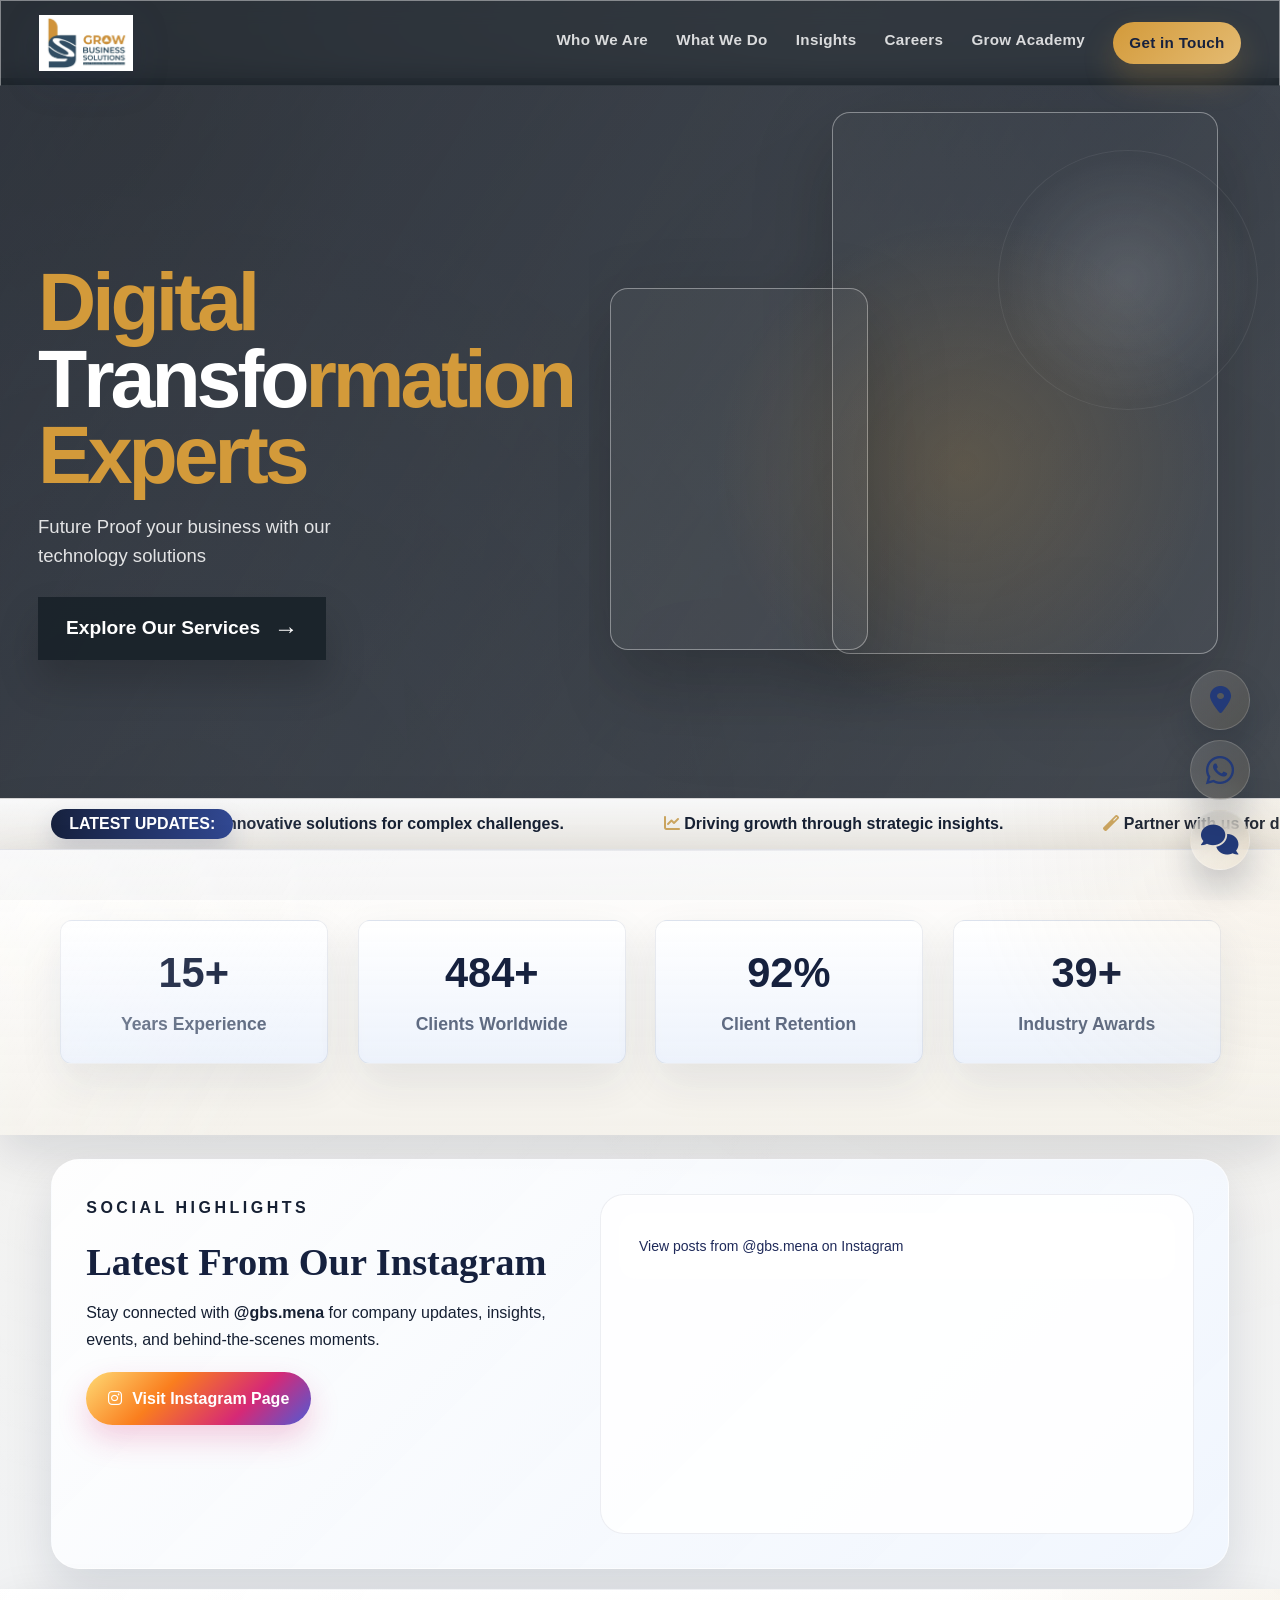
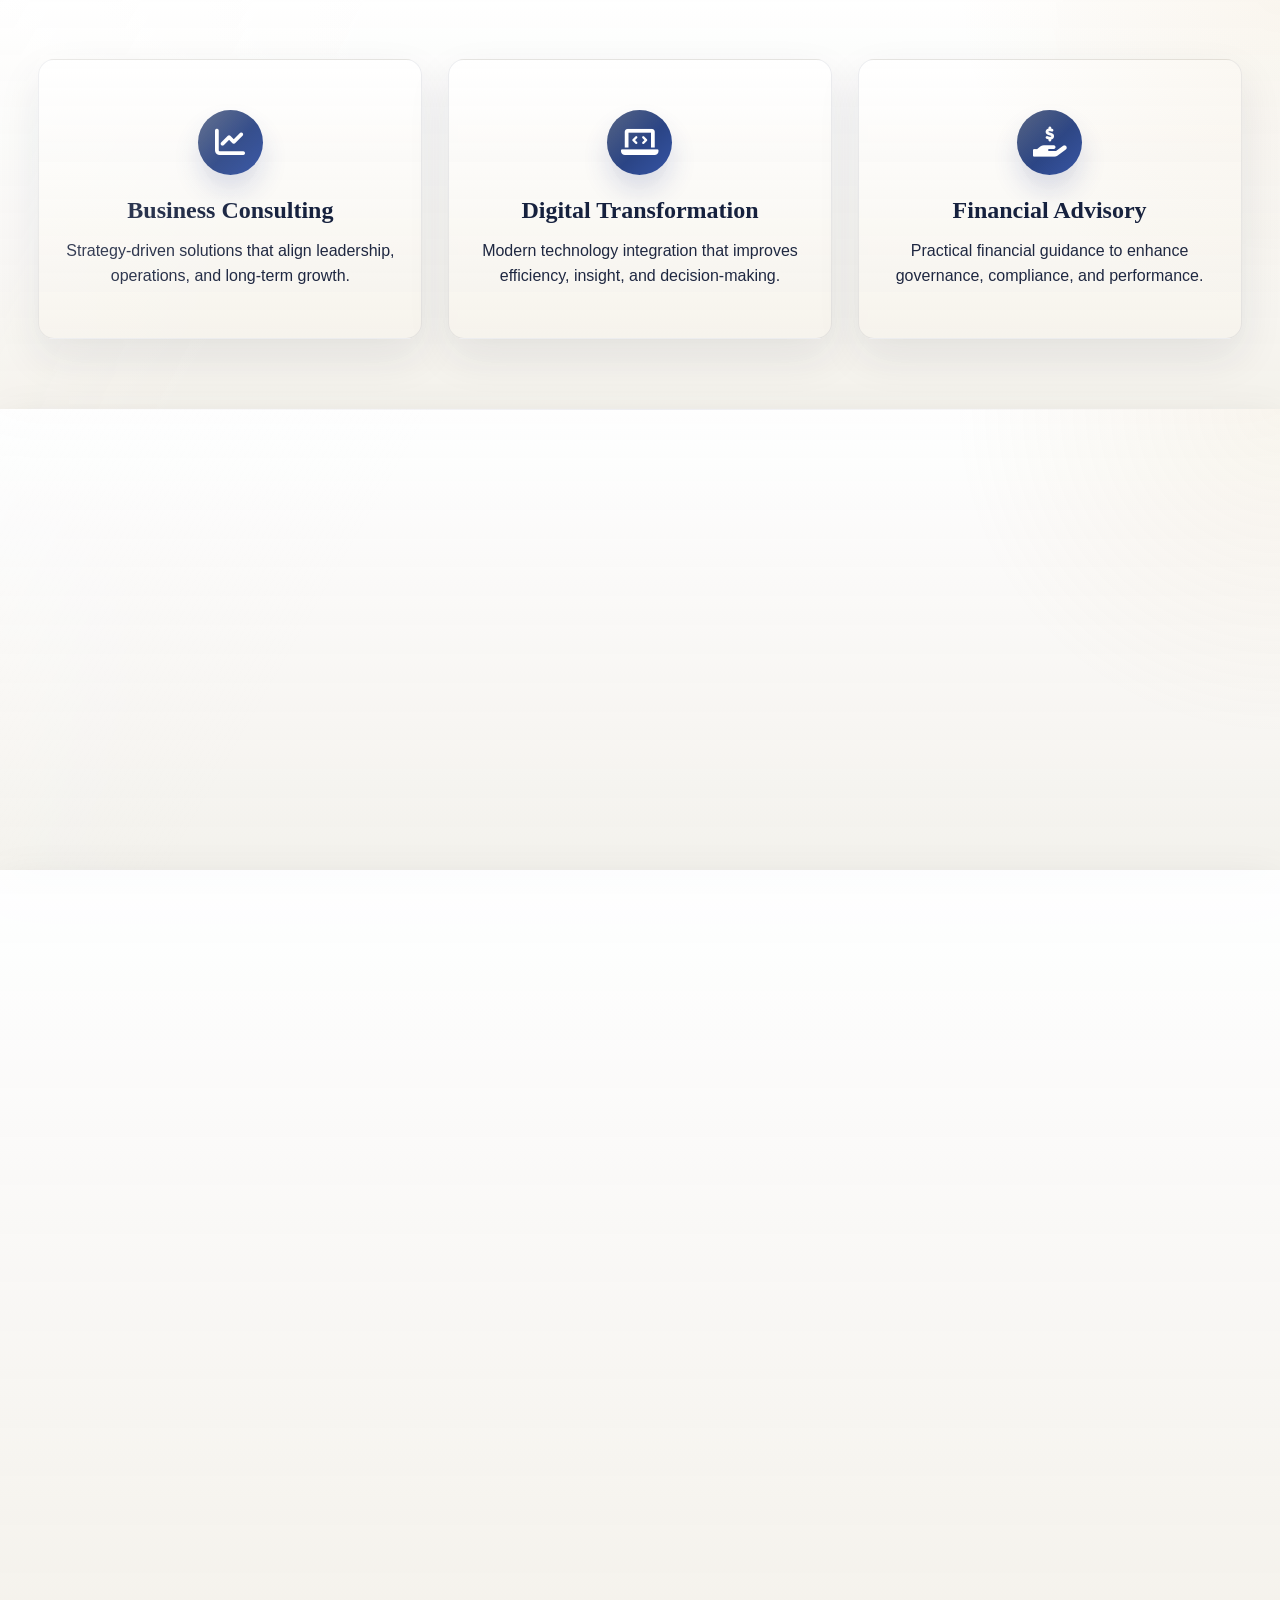
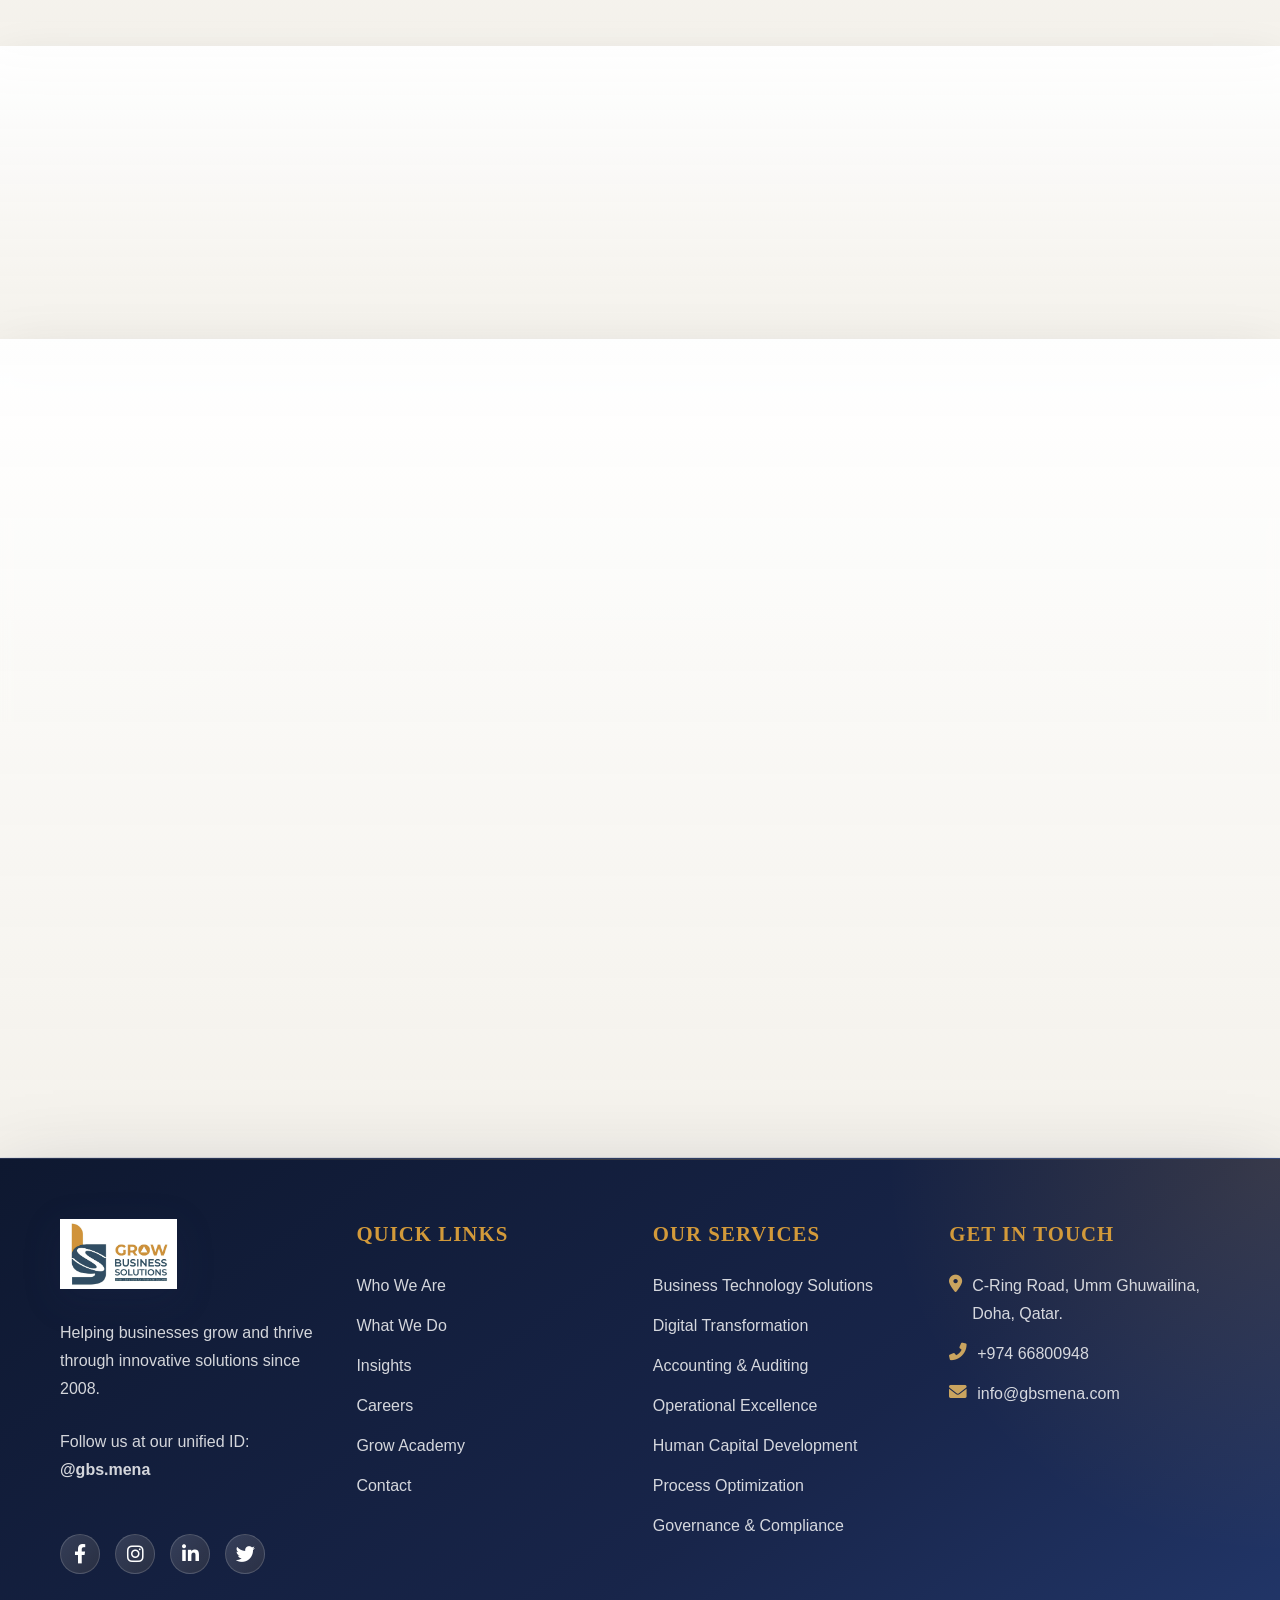
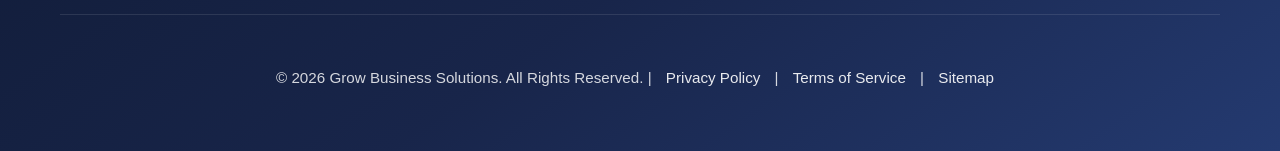
==== commit 4dc6101a: "Update fmt.Println message from 'Hello' to 'Goodbye'" ====
--- a/index.html
+++ b/index.html
@@ -325,7 +325,7 @@
 
 <script type="module" src="js/hero-3d.js"></script>
 <script async src="https://www.instagram.com/embed.js"></script>
-<script src="js/script.js"></script>
+<script src="script.js"></script>
 
 </body>
 </html>
